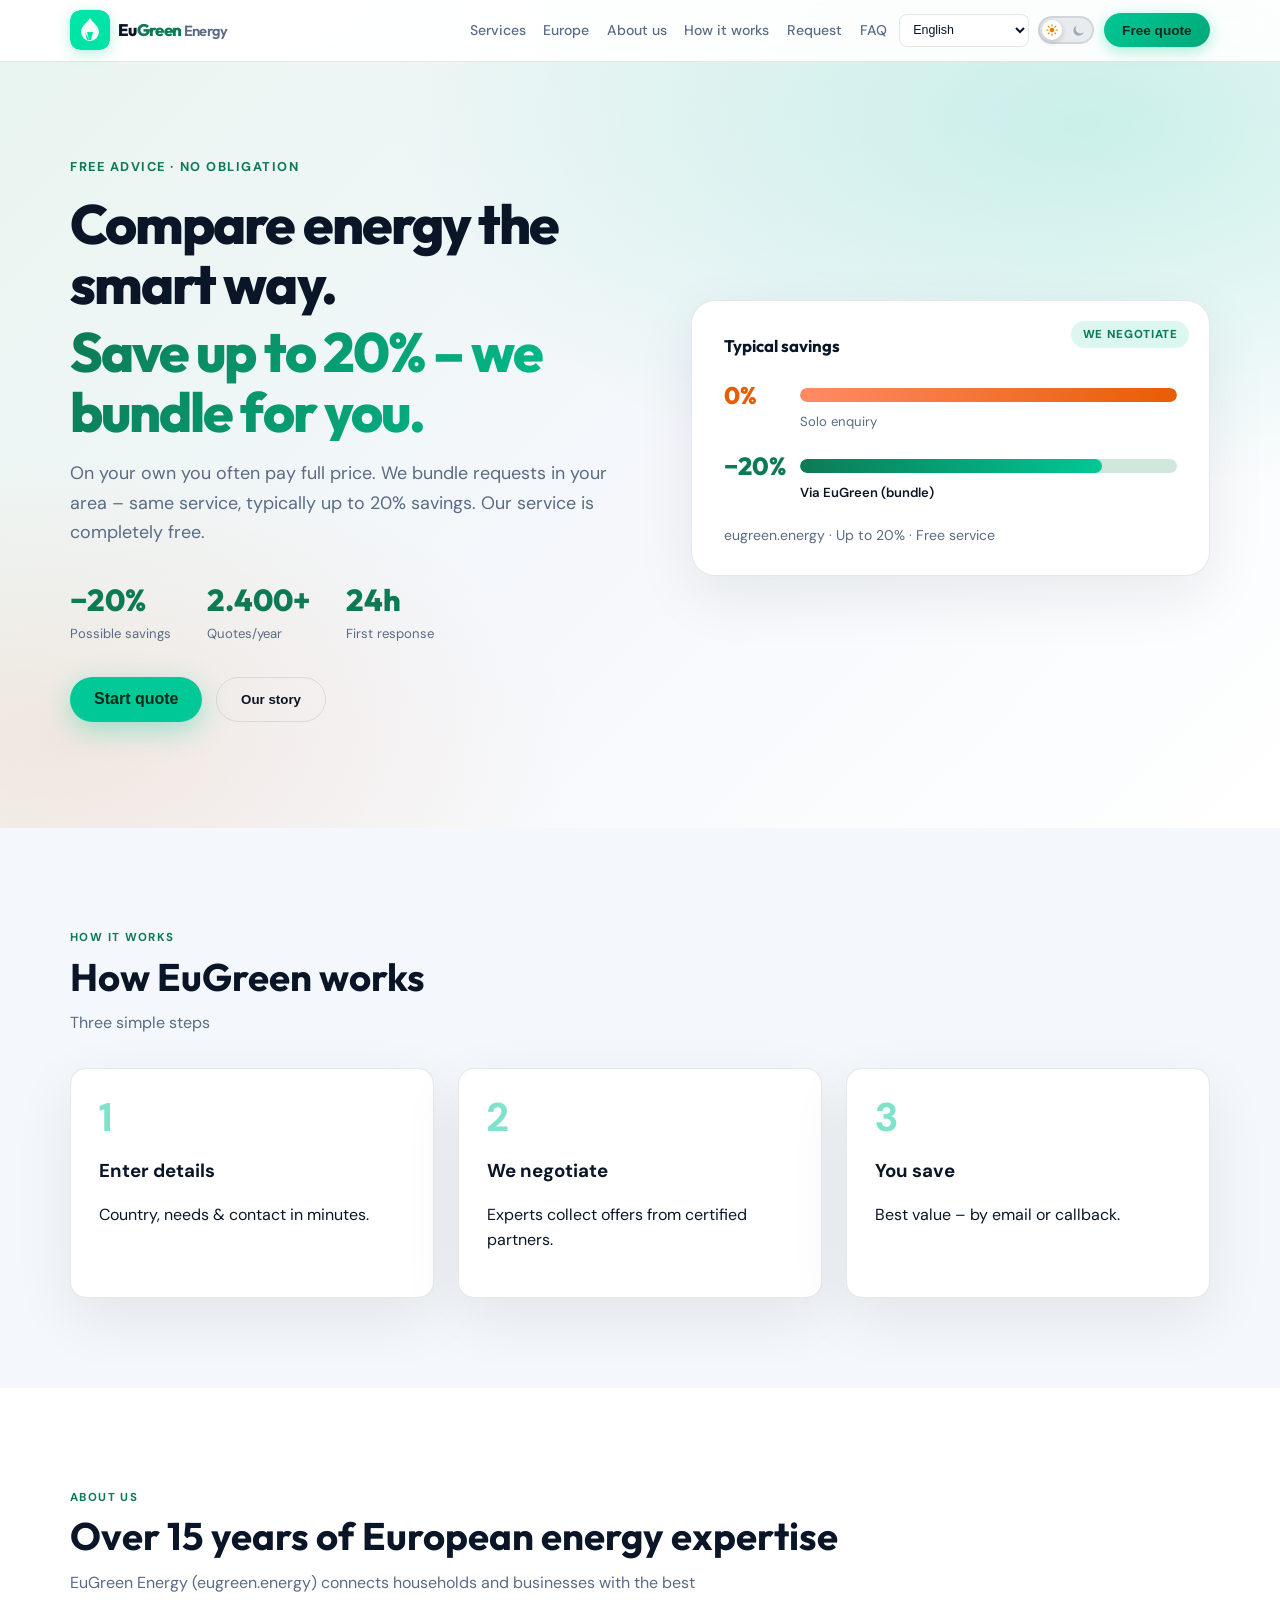
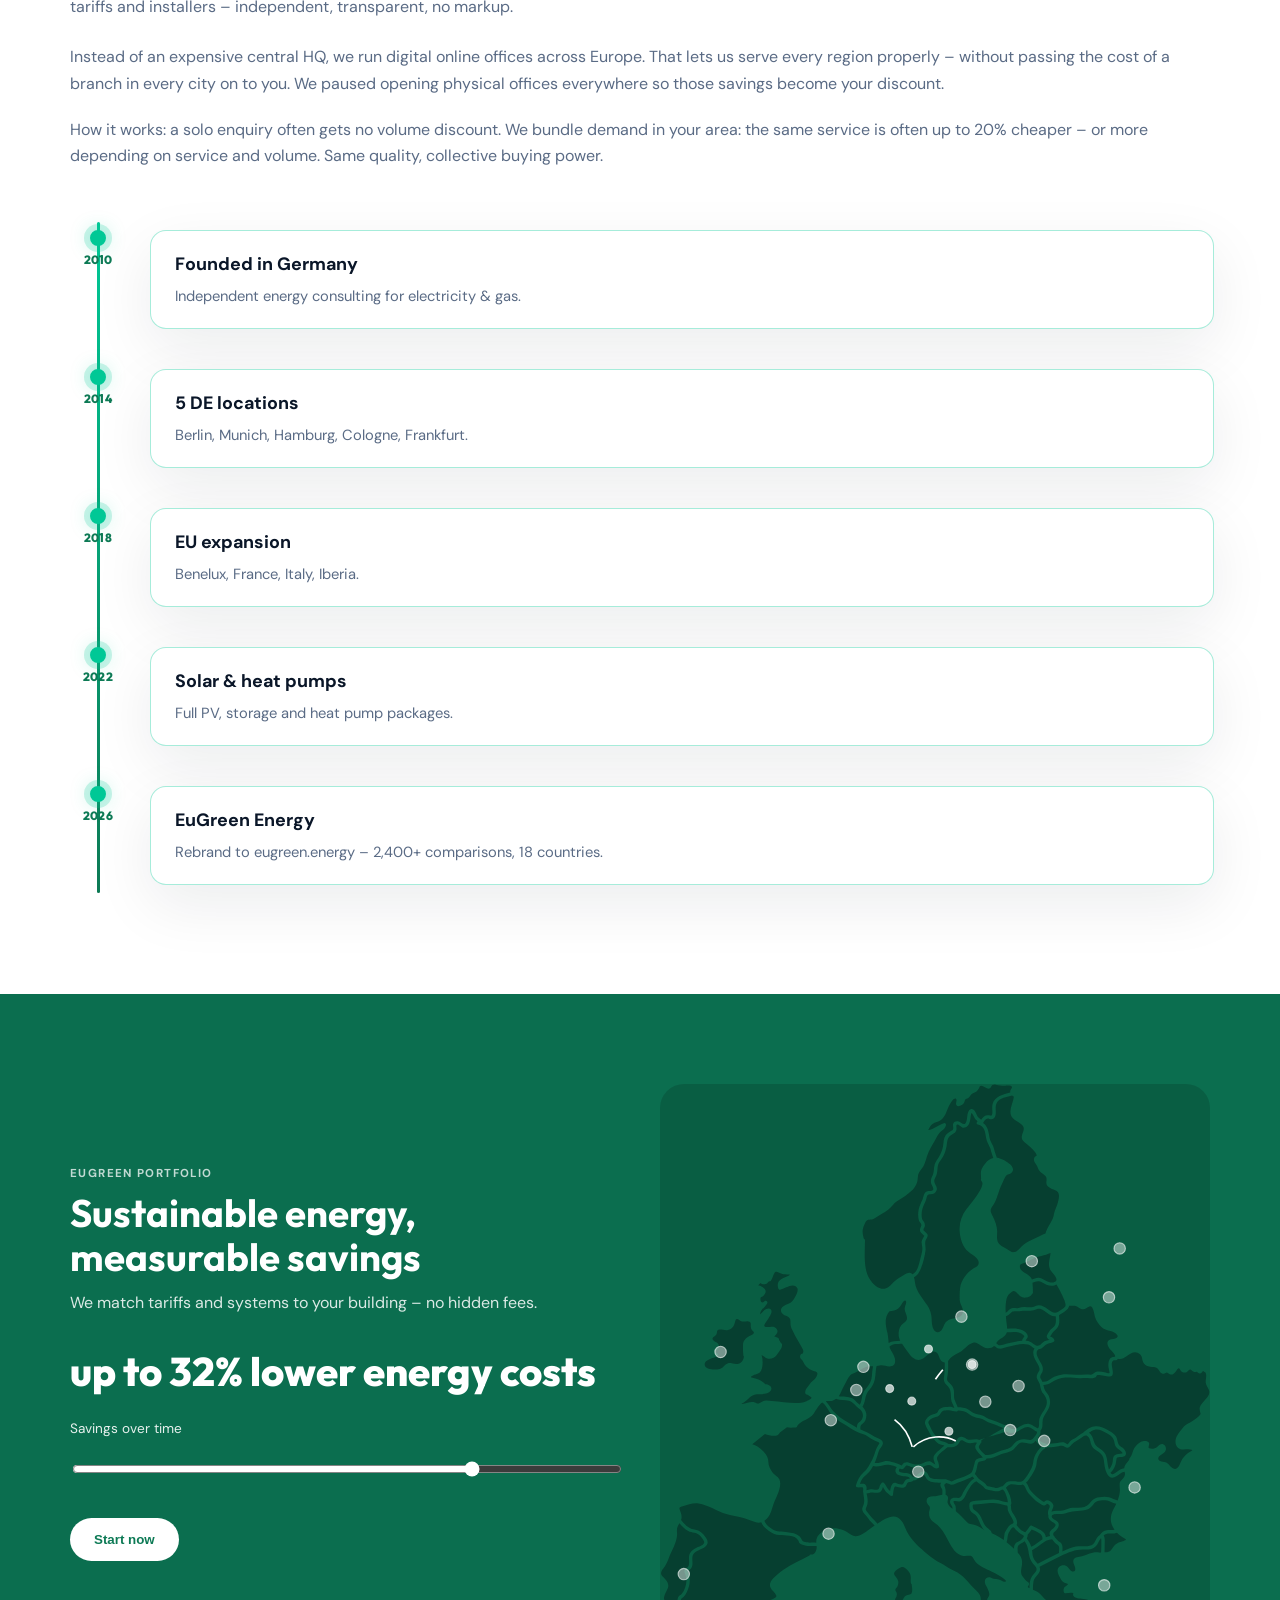
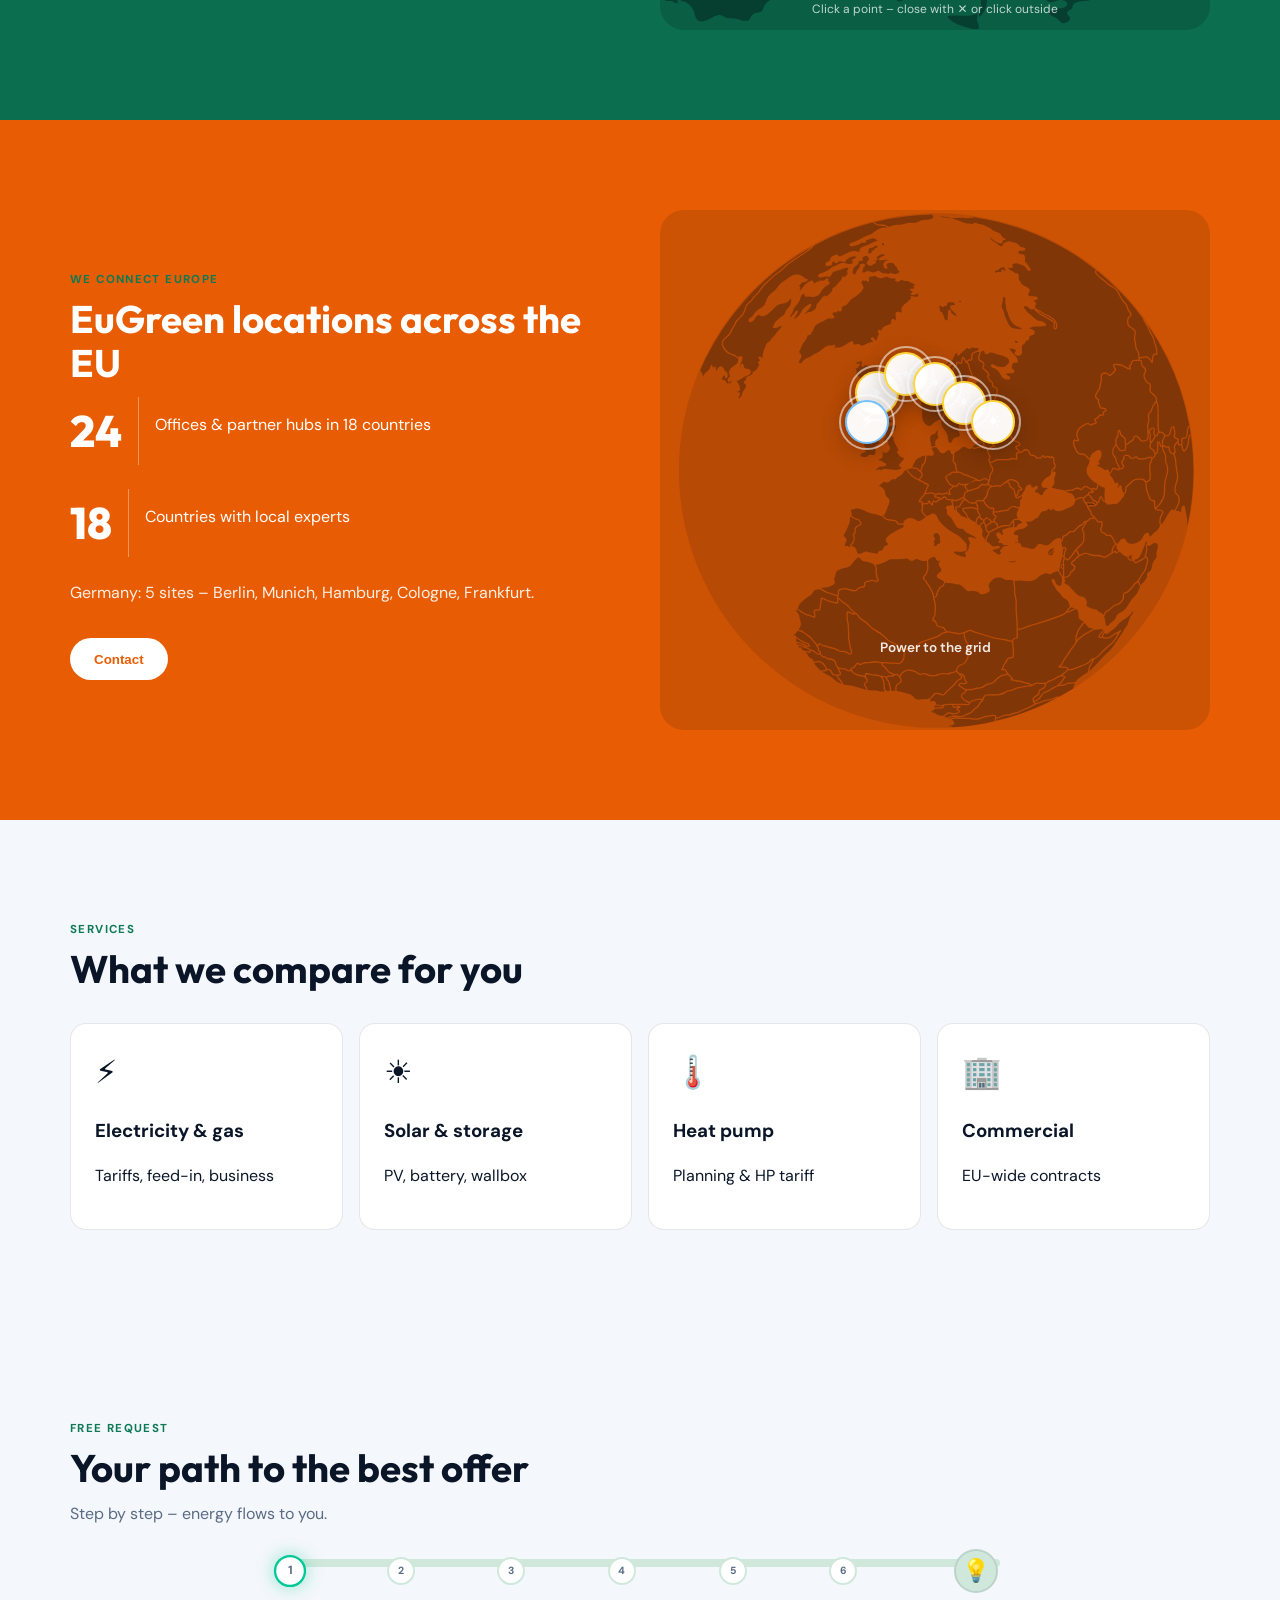
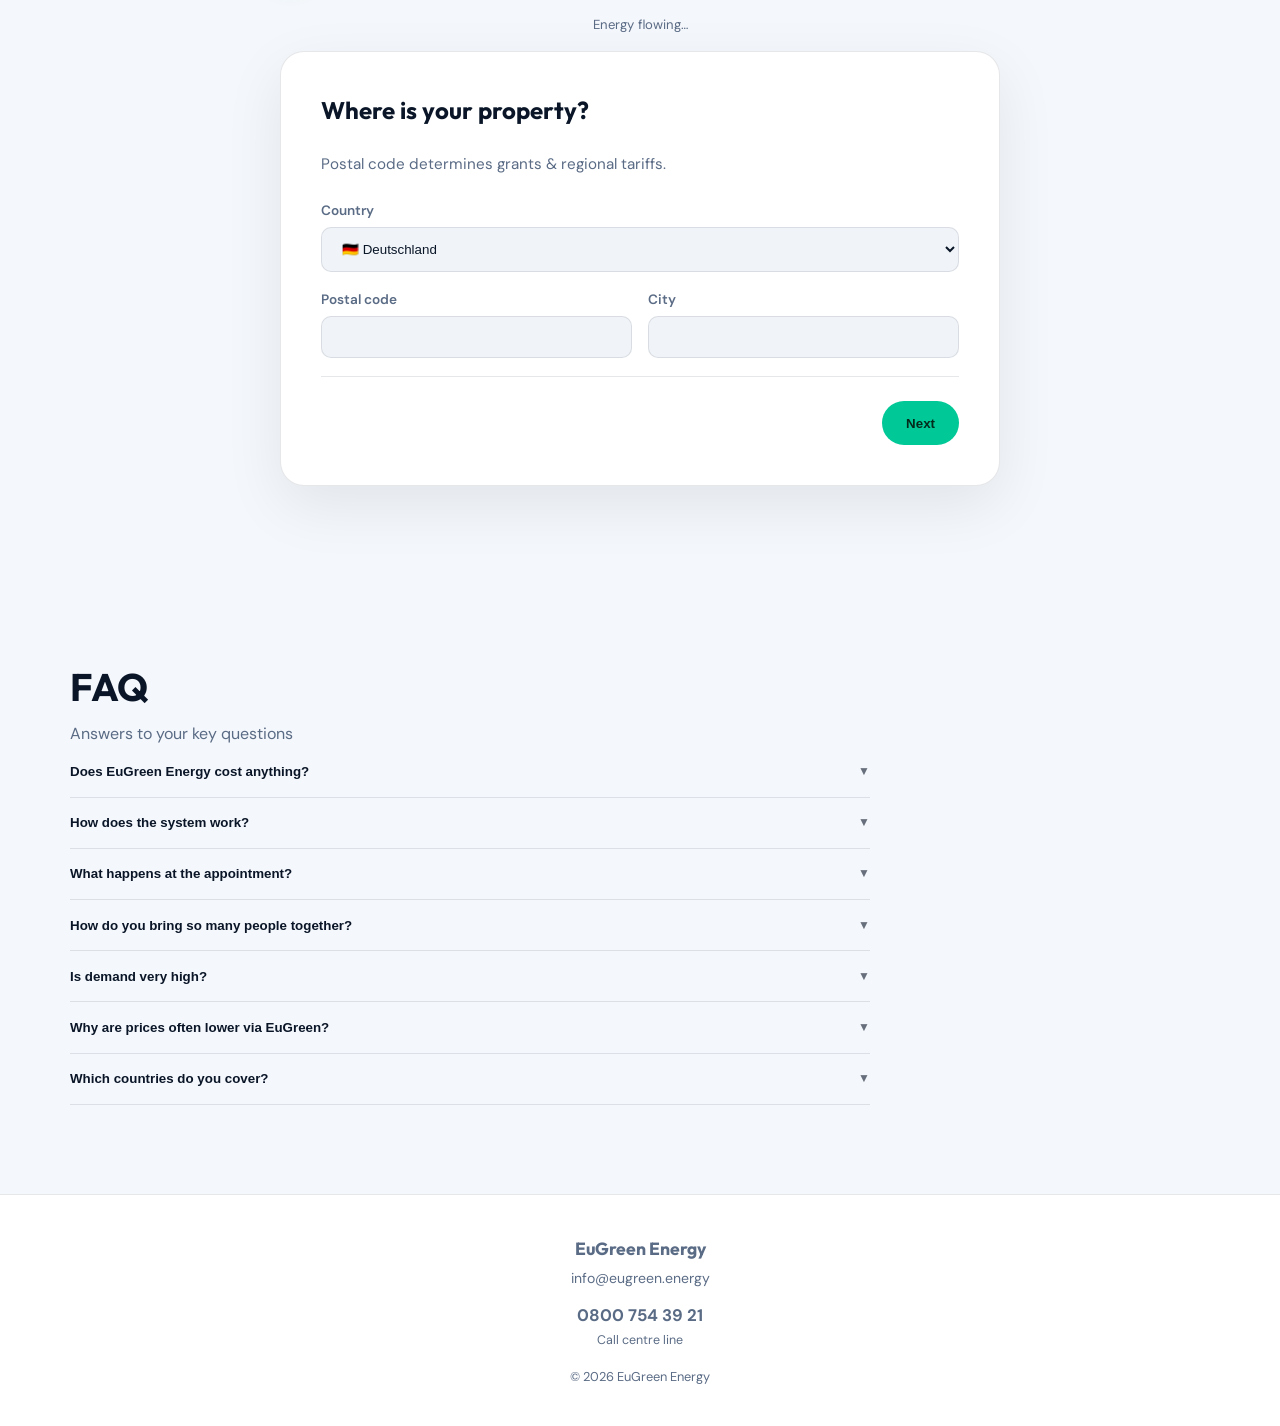
==== index.html @ b8462e0a "Clarify savings copy, fix hero card layout, and loop globe animation." ====
<!DOCTYPE html>
<html lang="de" data-theme="light">
<head>
  <meta charset="UTF-8" />
  <meta name="viewport" content="width=device-width, initial-scale=1.0" />
  <meta name="description" content="EuGreen Energy – eugreen.energy" />
  <title>EuGreen Energy | eugreen.energy</title>
  <link rel="preconnect" href="https://fonts.googleapis.com" />
  <link rel="preconnect" href="https://fonts.gstatic.com" crossorigin />
  <link href="https://fonts.googleapis.com/css2?family=DM+Sans:opsz,wght@9..40,400;9..40,600;9..40,700&family=Outfit:wght@600;700;800&display=swap" rel="stylesheet" />
  <link rel="stylesheet" href="css/styles.css" />
</head>
<body>

  <header class="topbar">
    <div class="container topbar-inner">
      <button type="button" class="nav-logo scroll-top" aria-label="EuGreen Energy">
        <span class="logo-mark" aria-hidden="true">
        <svg class="logo-svg" width="40" height="40" viewBox="0 0 40 40">
          <defs><linearGradient id="logoGrad" x1="0" y1="0" x2="40" y2="40"><stop offset="0%" stop-color="#00e5a8"/><stop offset="100%" stop-color="#0b6e4f"/></linearGradient></defs>
          <rect width="40" height="40" rx="10" fill="url(#logoGrad)"/>
          <path d="M20 8c-3 5-9 8-9 14a9 9 0 1 0 18 0c0-6-6-9-9-14z" fill="#fff" opacity=".95"/>
          <path d="M17 22h6l-2 8h-4l-2-8 4 8z" fill="#00e5a8"/>
        </svg>
        </span>
        <span class="logo-wordmark"><span class="logo-eu">Eu</span><span class="logo-green">Green</span> <span class="logo-energy">Energy</span></span>
      </button>
      <button class="nav-toggle" type="button" aria-label="Menu">☰</button>
      <ul class="nav-links">
        <li><button type="button" class="scroll-link" data-scroll="#leistungen" data-i18n="nav_services">Leistungen</button></li>
        <li><button type="button" class="scroll-link" data-scroll="#europa" data-i18n="nav_europe">Europa</button></li>
        <li><button type="button" class="scroll-link" data-scroll="#ueber-uns" data-i18n="nav_about">Über uns</button></li>
        <li><button type="button" class="scroll-link" data-scroll="#ablauf" data-i18n="nav_how">Ablauf</button></li>
        <li><button type="button" class="scroll-link" data-scroll="#anfrage" data-i18n="nav_form">Anfrage</button></li>
        <li><button type="button" class="scroll-link" data-scroll="#faq" data-i18n="nav_faq">FAQ</button></li>
      </ul>
      <div class="topbar-controls">
        <select id="lang-select" class="topbar-select" aria-label="Language"></select>
        <button type="button" class="theme-switch" id="theme-toggle" aria-pressed="false" title="Theme">
          <span class="theme-switch-track">
            <svg class="theme-icon theme-icon-sun" viewBox="0 0 24 24" width="14" height="14" aria-hidden="true"><circle cx="12" cy="12" r="4" fill="currentColor"/><path fill="none" stroke="currentColor" stroke-width="2" stroke-linecap="round" d="M12 3v2M12 19v2M3 12h2M19 12h2M5.6 5.6l1.4 1.4M17 17l1.4 1.4M5.6 18.4l1.4-1.4M17 7l1.4-1.4"/></svg>
            <svg class="theme-icon theme-icon-moon" viewBox="0 0 24 24" width="14" height="14" aria-hidden="true"><path fill="currentColor" d="M20 15.5A9 9 0 1 1 8.5 4.2 7 7 0 0 0 20 15.5z"/></svg>
            <span class="theme-switch-thumb">
              <svg class="theme-thumb-icon theme-thumb-sun" viewBox="0 0 24 24" width="14" height="14" aria-hidden="true"><circle cx="12" cy="12" r="4" fill="currentColor"/><path fill="none" stroke="currentColor" stroke-width="2" stroke-linecap="round" d="M12 3v2M12 19v2M3 12h2M19 12h2M5.6 5.6l1.4 1.4M17 17l1.4 1.4M5.6 18.4l1.4-1.4M17 7l1.4-1.4"/></svg>
              <svg class="theme-thumb-icon theme-thumb-moon" viewBox="0 0 24 24" width="14" height="14" aria-hidden="true"><path fill="currentColor" d="M20 15.5A9 9 0 1 1 8.5 4.2 7 7 0 0 0 20 15.5z"/></svg>
            </span>
          </span>
        </button>
        <button class="nav-cta" type="button" data-scroll="#anfrage" data-i18n="nav_cta">Kostenlos anfragen</button>
      </div>
    </div>
  </header>

  <main>
    <section class="hero">
      <div class="hero-bg" aria-hidden="true"></div>
      <div class="container hero-grid">
        <div class="hero-copy">
          <p class="hero-kicker" data-i18n="hero_kicker">Kostenlose Beratung · Unverbindlich</p>
          <h1><span data-i18n="hero_title">Energie clever vergleichen.</span><em data-i18n="hero_title_em">Bis zu 20&nbsp;% sparen – wir bündeln für Sie.</em></h1>
          <p class="hero-desc" data-i18n="hero_desc">Als Einzelanfragender zahlen Sie oft den vollen Preis. Wir bündeln Anfragen in Ihrer Region – dieselbe Leistung, im Schnitt bis zu 20&nbsp;% Ersparnis. Unser Service ist für Sie komplett kostenfrei.</p>
          <div class="hero-stats">
            <div><div class="stat-num">−20%</div><div class="stat-label" data-i18n="hero_stat1">Ersparnis möglich</div></div>
            <div><div class="stat-num">2.400+</div><div class="stat-label" data-i18n="hero_stat2">Vergleiche/Jahr</div></div>
            <div><div class="stat-num">24h</div><div class="stat-label" data-i18n="hero_stat3">Erste Antwort</div></div>
          </div>
          <div class="hero-actions">
            <button type="button" class="btn btn-primary btn-lg" data-scroll="#anfrage" data-i18n="hero_cta">Angebot starten</button>
            <button type="button" class="btn btn-ghost" data-scroll="#ueber-uns" data-i18n="hero_cta2">Unsere Geschichte</button>
          </div>
        </div>
        <aside class="savings-card" aria-label="Ersparnis">
          <span class="savings-chip" data-i18n="save_highlight">Für Sie verhandelt</span>
          <p class="savings-card-title" data-i18n="savings_card_title">Typische Ersparnis</p>
          <div class="savings-row">
            <span class="savings-val savings-val-solo">0%</span>
            <div class="savings-track"><span class="savings-fill savings-fill-solo"></span></div>
            <span class="savings-label" data-i18n="save_solo">Einzelanfrage</span>
          </div>
          <div class="savings-row savings-row-accent">
            <span class="savings-val savings-val-bundle">−20%</span>
            <div class="savings-track"><span class="savings-fill savings-fill-bundle"></span></div>
            <span class="savings-label" data-i18n="save_bundle">Mit EuGreen (Bündel)</span>
          </div>
          <p class="savings-note" data-i18n="save_note">eugreen.energy · Bis zu 20&nbsp;% · Service kostenfrei</p>
        </aside>
      </div>
    </section>

    <section class="section" id="ablauf">
      <div class="container">
        <p class="section-label" data-i18n="nav_how">Ablauf</p>
        <h2 class="section-title" data-i18n="how_title">So funktioniert EuGreen</h2>
        <p class="section-lead" data-i18n="how_sub">Drei einfache Schritte</p>
        <div class="how-grid">
          <div class="how-card"><div class="num">1</div><h3 data-i18n="how1_t">Daten eingeben</h3><p data-i18n="how1_d">Land, Bedarf & Kontakt.</p></div>
          <div class="how-card"><div class="num">2</div><h3 data-i18n="how2_t">Wir verhandeln</h3><p data-i18n="how2_d">Angebote von Partnern.</p></div>
          <div class="how-card"><div class="num">3</div><h3 data-i18n="how3_t">Sie sparen</h3><p data-i18n="how3_d">Bestes Angebot per Mail/Telefon.</p></div>
        </div>
      </div>
    </section>

    <section class="section about-section" id="ueber-uns">
      <div class="container">
        <p class="section-label" data-i18n="about_label">Über uns</p>
        <h2 class="section-title" data-i18n="about_title">Seit über 15 Jahren Energie europäisch denken</h2>
        <p class="section-lead" data-i18n="about_lead">EuGreen Energy verbindet Verbraucher mit den besten Tarifen – ohne Aufschlag.</p>
        <div class="about-copy">
          <p data-i18n="about_online"></p>
          <p data-i18n="about_bundle"></p>
        </div>
        <div class="timeline" id="timeline"></div>
      </div>
    </section>

    <section class="band-green section">
      <div class="container band-grid">
        <div>
          <p class="section-label" data-i18n="green_label">EuGreen Portfolio</p>
          <h2 class="section-title" style="color:#fff" data-i18n="green_title">Nachhaltige Energie mit messbarer Ersparnis</h2>
          <p class="text-muted section-lead" data-i18n="green_lead">Ohne versteckte Kosten.</p>
          <p style="font-family:var(--font-display);font-size:2.5rem;font-weight:800;margin:1.5rem 0 0">
            <span data-i18n="savings_upto">bis</span> <span id="savings-pct">32</span>% <span data-i18n="savings_less">weniger Energiekosten</span>
          </p>
          <label style="display:block;margin-top:1rem;font-size:0.85rem;opacity:0.9" data-i18n="savings_time">Ersparnis im Zeitverlauf</label>
          <input type="range" id="year-slider" min="0" max="4" value="3" style="width:100%;accent-color:#fff;margin-top:0.5rem" />
          <button type="button" class="btn btn-primary" style="margin-top:1.25rem;background:#fff;color:var(--green)" data-scroll="#anfrage" data-i18n="green_cta">Jetzt starten</button>
        </div>
        <div class="visual-panel map-stage">
          <img src="assets/map-animation.svg" alt="" class="map-bg" loading="lazy" />
          <svg id="europe-map" class="map-overlay" aria-hidden="true"></svg>
          <p class="map-hint" data-i18n="map_hint">Klicken Sie auf einen Punkt</p>
          <aside id="location-panel" class="location-panel" role="dialog" aria-modal="false">
            <button type="button" class="panel-close" id="panel-close" aria-label="Schließen">✕</button>
            <h3 id="panel-title"></h3>
            <div id="panel-offices" class="office-cards"></div>
          </aside>
        </div>
      </div>
    </section>

    <section class="band-orange section" id="europa">
      <div class="container band-grid">
        <div>
          <p class="section-label" data-i18n="orange_label">Wir verbinden Europa</p>
          <h2 class="section-title" style="color:#fff" data-i18n="orange_title">EuGreen-Standorte in der EU</h2>
          <div class="office-stat">
            <div class="office-stat-num">24</div>
            <div class="office-stat-divider"></div>
            <p data-i18n="orange_stat1">Büros in 18 Ländern</p>
          </div>
          <div class="office-stat">
            <div class="office-stat-num">18</div>
            <div class="office-stat-divider"></div>
            <p data-i18n="orange_stat2">Länder mit Experten</p>
          </div>
          <p style="opacity:0.9;margin-top:1rem" data-i18n="orange_de">Deutschland: 5 Standorte.</p>
          <button type="button" class="btn" style="background:#fff;color:var(--orange);margin-top:1rem" data-scroll="#anfrage" data-i18n="orange_cta">Kontakt</button>
        </div>
        <div class="visual-panel globe-stage" id="globe-stage">
          <img src="assets/globe-new.svg" alt="" class="globe-img" loading="lazy" />
          <div id="globe-fx" class="globe-fx"></div>
          <p class="globe-phase" id="globe-phase-label"></p>
          <div class="globe-brand" id="globe-brand">
            <span class="globe-brand-name">EuGreen Energy</span>
            <small>eugreen.energy</small>
          </div>
        </div>
      </div>
    </section>

    <section class="section" id="leistungen">
      <div class="container">
        <p class="section-label" data-i18n="services_label">Leistungen</p>
        <h2 class="section-title" data-i18n="services_title">Was wir vergleichen</h2>
        <div class="services-grid">
          <article class="service-card"><span class="svc-icon">⚡</span><h3 data-i18n="serv1_t">Strom & Gas</h3><p data-i18n="serv1_d">Tarife</p></article>
          <article class="service-card"><span class="svc-icon">☀️</span><h3 data-i18n="serv2_t">Solar</h3><p data-i18n="serv2_d">PV</p></article>
          <article class="service-card"><span class="svc-icon">🌡️</span><h3 data-i18n="serv3_t">Wärmepumpe</h3><p data-i18n="serv3_d">Planung</p></article>
          <article class="service-card"><span class="svc-icon">🏢</span><h3 data-i18n="serv4_t">Gewerbe</h3><p data-i18n="serv4_d">EU</p></article>
        </div>
      </div>
    </section>

    <section class="section form-section" id="anfrage">
      <div class="container">
        <p class="section-label" data-i18n="form_label">Anfrage</p>
        <h2 class="section-title" data-i18n="form_title">Ihr Weg zum besten Angebot</h2>
        <p class="section-lead" data-i18n="form_lead">Schritt für Schritt – Energie fließt zu Ihnen.</p>

        <div class="form-wizard-wrap">
          <div class="energy-flow" aria-label="Fortschritt">
            <div class="flow-bar-wrap">
              <div class="flow-track"><div class="flow-fill" id="flow-fill"></div></div>
              <div class="flow-nodes-row">
                <span class="flow-node">1</span><span class="flow-node">2</span><span class="flow-node">3</span>
                <span class="flow-node">4</span><span class="flow-node">5</span><span class="flow-node">6</span>
                <span class="flow-bulb" id="flow-bulb">💡</span>
              </div>
            </div>
          </div>
          <p id="bulb-label" style="text-align:center;font-size:0.82rem;color:var(--text-muted);margin:-1rem 0 1rem" data-i18n="bulb_charge">Energie fließt…</p>

          <form id="eugreen-form" class="wizard-card" data-wix-form="EuGreenLeads">
            <input type="hidden" name="brand" value="EuGreen Energy" />
            <input type="hidden" id="field-country" name="country" />

            <div class="wizard-step active" data-step="0">
              <h3 data-step-title data-i18n="form_step_country">Wo ist Ihre Immobilie?</h3>
              <p class="step-hint" data-i18n="step_hint_plz">PLZ bestimmt Förderungen.</p>
              <div class="form-group">
                <label data-i18n="country">Land</label>
                <select id="wizard-country" name="countrySelect" required></select>
              </div>
              <div class="form-row">
                <div class="form-group"><label data-i18n="zip">PLZ</label><input name="zip" required /></div>
                <div class="form-group"><label data-i18n="city">Ort</label><input id="wizard-city" name="city" required /></div>
              </div>
            </div>

            <div class="wizard-step" data-step="1">
              <h3 data-step-title data-i18n="form_step_property">Gebäudetyp?</h3>
              <div class="choice-grid">
                <label class="choice-card"><input type="radio" name="propertyType" value="house" required /><span class="icon">🏠</span><span data-i18n="prop_house">Haus</span></label>
                <label class="choice-card"><input type="radio" name="propertyType" value="apt" /><span class="icon">🏢</span><span data-i18n="prop_apt">Wohnung</span></label>
                <label class="choice-card"><input type="radio" name="propertyType" value="comm" /><span class="icon">🏭</span><span data-i18n="prop_comm">Gewerbe</span></label>
              </div>
            </div>

            <div class="wizard-step" data-step="2">
              <h3 data-step-title data-i18n="form_step_services">Was benötigen Sie?</h3>
              <div class="choice-grid">
                <label class="choice-card"><input type="checkbox" name="service" value="strom" /><span class="icon">⚡</span>Strom</label>
                <label class="choice-card"><input type="checkbox" name="service" value="gas" /><span class="icon">🔥</span>Gas</label>
                <label class="choice-card"><input type="checkbox" name="service" value="solar" /><span class="icon">☀️</span>Solar</label>
                <label class="choice-card"><input type="checkbox" name="service" value="waermepumpe" /><span class="icon">🌡️</span>WP</label>
                <label class="choice-card"><input type="checkbox" name="service" value="speicher" /><span class="icon">🔋</span>Speicher</label>
                <label class="choice-card"><input type="checkbox" name="service" value="wallbox" /><span class="icon">🚗</span>Wallbox</label>
              </div>
            </div>

            <div class="wizard-step" data-step="3">
              <h3 data-step-title data-i18n="form_step_usage">Verbrauch</h3>
              <div class="form-group"><label data-i18n="usage_kwh">kWh/Jahr</label><input type="number" name="consumption" placeholder="3500" /></div>
              <div class="form-group"><label data-i18n="usage_bill">€/Monat</label><input type="number" name="monthlyBill" /></div>
              <label class="choice-card" style="display:inline-flex;width:auto"><input type="checkbox" name="usageUnknown" value="1" /><span data-i18n="usage_unknown">Weiß nicht</span></label>
            </div>

            <div class="wizard-step" data-step="4">
              <h3 data-step-title data-i18n="form_step_contact">Kontakt</h3>
              <div class="form-row">
                <div class="form-group"><label data-i18n="firstName">Vorname</label><input name="firstName" required /></div>
                <div class="form-group"><label data-i18n="lastName">Nachname</label><input name="lastName" required /></div>
              </div>
              <div class="form-row">
                <div class="form-group"><label data-i18n="email">E-Mail</label><input type="email" name="email" required /></div>
                <div class="form-group"><label data-i18n="phone">Telefon</label><input type="tel" name="phone" /></div>
              </div>
              <div class="form-group">
                <label>Kontakt</label>
                <select name="contactPreference">
                  <option value="email" data-i18n-option="contact_email">E-Mail</option>
                  <option value="phone" data-i18n-option="contact_phone">Telefon</option>
                  <option value="both" data-i18n-option="contact_both">Beides</option>
                </select>
              </div>
            </div>

            <div class="wizard-step" data-step="5">
              <h3 data-step-title data-i18n="form_step_extra">Noch etwas?</h3>
              <div class="form-group">
                <textarea name="message" rows="5" data-i18n-placeholder="message_ph"></textarea>
              </div>
              <p style="font-size:0.85rem;color:var(--text-muted)" data-i18n="form_done">Fast fertig – Ampel leuchtet nach Absenden!</p>
            </div>

            <div class="wizard-nav">
              <button type="button" class="btn btn-ghost" id="btn-back" data-i18n="form_back">Zurück</button>
              <button type="button" class="btn btn-primary" id="btn-next" data-i18n="form_next">Weiter</button>
            </div>
          </form>
        </div>
      </div>
    </section>

    <section class="section" id="faq">
      <div class="container">
        <h2 class="section-title" data-i18n="faq_title">FAQ</h2>
        <p class="section-lead" data-i18n="faq_sub">Antworten auf die wichtigsten Fragen</p>
        <div class="faq-list" id="faq-list"></div>
      </div>
    </section>
  </main>

  <footer class="footer">
    <div class="container footer-inner">
      <div class="footer-brand">
        <strong>EuGreen Energy</strong>
        <p>info@eugreen.energy</p>
        <p class="footer-phone">
          <a href="tel:+498007543921">0800 754 39 21</a>
          <span class="footer-callcenter" data-i18n="footer_callcenter">Callcenter-Hotline</span>
        </p>
      </div>
    </div>
    <div class="container footer-copy">© 2026 EuGreen Energy</div>
  </footer>

  <div id="success-modal" class="modal-overlay">
    <div class="modal">
      <div style="font-size:3rem">💡</div>
      <h2 data-i18n="success_title">Vielen Dank!</h2>
      <p data-i18n="success_body">Wir melden uns in 24h.</p>
      <button type="button" class="btn btn-primary" id="modal-close" data-i18n="modal_ok">OK</button>
    </div>
  </div>

  <script src="data/locations.js"></script>
  <script src="js/i18n.js"></script>
  <script src="js/content-extended.js"></script>
  <script src="js/app.js"></script>
</body>
</html>
---- css/styles.css ----
/* EuGreen Energy – eugreen.energy | Light default + dark + multi-step form */
:root,
[data-theme="light"] {
  --bg: #f4f7fb;
  --bg-soft: #ffffff;
  --bg-elevated: #ffffff;
  --text: #0a1628;
  --text-muted: #5a6b85;
  --green: #0d7a55;
  --green-bright: #00c896;
  --green-deep: #064d38;
  --orange: #e85d04;
  --border: rgba(10, 22, 40, 0.1);
  --shadow: 0 20px 60px rgba(10, 22, 40, 0.08);
  --nav-bg: rgba(255, 255, 255, 0.92);
  --hero-grad: linear-gradient(135deg, #e8f5ef 0%, #f4f7fb 50%, #fff 100%);
  --band-green: #0b6e4f;
  --band-orange: #e85d04;
  --input-bg: #f0f4f8;
  --flow-track: #d0e8dc;
  --flow-glow: #00c896;
}

[data-theme="dark"] {
  --bg: #0a1628;
  --bg-soft: #111d33;
  --bg-elevated: #152238;
  --text: #ffffff;
  --text-muted: #8ba3c7;
  --green: #0b6e4f;
  --green-bright: #00e5a8;
  --border: rgba(255, 255, 255, 0.12);
  --shadow: 0 24px 80px rgba(0, 0, 0, 0.35);
  --nav-bg: rgba(10, 22, 40, 0.9);
  --hero-grad: radial-gradient(ellipse 80% 60% at 70% 20%, rgba(0, 229, 168, 0.1), transparent), var(--bg);
  --input-bg: rgba(255, 255, 255, 0.05);
  --flow-track: rgba(255, 255, 255, 0.15);
  --flow-glow: #00e5a8;
}

:root {
  --radius: 16px;
  --radius-lg: 24px;
  --font: "DM Sans", system-ui, sans-serif;
  --font-display: "Outfit", system-ui, sans-serif;
  --ease: cubic-bezier(0.22, 1, 0.36, 1);
}

*, *::before, *::after { box-sizing: border-box; }
html { scroll-behavior: smooth; }
body {
  margin: 0;
  font-family: var(--font);
  color: var(--text);
  background: var(--bg);
  line-height: 1.55;
  transition: background 0.35s, color 0.35s;
}

.container { width: min(1140px, 92vw); margin-inline: auto; }
.section { padding: clamp(3.5rem, 7vw, 6rem) 0; }

/* Top bar */
.topbar {
  position: fixed; inset: 0 0 auto; z-index: 120;
  background: var(--nav-bg);
  backdrop-filter: blur(14px);
  border-bottom: 1px solid var(--border);
}
.topbar-inner {
  display: flex; align-items: center; gap: 0.75rem;
  padding: 0.65rem 0; flex-wrap: wrap;
}
.nav-logo {
  display: flex; align-items: center; gap: 0.5rem;
  text-decoration: none; color: var(--text); margin-right: auto;
}
.logo-mark {
  position: relative; display: flex; flex-shrink: 0;
}
.logo-mark::before {
  content: ""; position: absolute; inset: -4px; border-radius: 14px;
  background: radial-gradient(circle, rgba(0, 229, 168, 0.35), transparent 70%);
  animation: logo-glow 2.8s ease-in-out infinite;
  z-index: 0;
}
.logo-svg {
  position: relative; z-index: 1; flex-shrink: 0; border-radius: 10px;
  box-shadow: 0 4px 14px rgba(0, 200, 150, 0.25);
  animation: logo-float 4s ease-in-out infinite;
  transition: transform 0.35s var(--ease);
}
.nav-logo:hover .logo-svg { transform: scale(1.08) rotate(-4deg); }
@keyframes logo-float {
  0%, 100% { transform: translateY(0); }
  50% { transform: translateY(-4px); }
}
@keyframes logo-glow {
  0%, 100% { opacity: 0.45; transform: scale(1); }
  50% { opacity: 1; transform: scale(1.12); }
}
.logo-wordmark {
  font-family: var(--font-display); font-weight: 800; font-size: 1.05rem;
  letter-spacing: -0.04em; line-height: 1.1;
}
.logo-eu { color: var(--text); }
.logo-green { color: var(--green); }
[data-theme="dark"] .logo-green { color: var(--green-bright); }
.logo-energy { color: var(--text-muted); font-weight: 600; font-size: 0.92rem; }

.topbar-controls { display: flex; align-items: center; gap: 0.6rem; flex-shrink: 0; }
.topbar-select {
  padding: 0.45rem 0.6rem; border-radius: 8px; max-width: 130px;
  border: 1px solid var(--border); background: var(--bg-elevated);
  color: var(--text); font-size: 0.78rem; cursor: pointer;
}
.theme-switch {
  width: 56px; height: 28px; padding: 0; border: none; background: none; cursor: pointer;
}
.theme-switch-track {
  display: block; width: 100%; height: 100%; border-radius: 99px;
  background: #e8ecef; border: 2px solid var(--border);
  position: relative; transition: background 0.3s, border-color 0.3s;
}
.theme-icon {
  position: absolute; top: 50%; transform: translateY(-50%);
  z-index: 1; pointer-events: none; transition: opacity 0.25s, color 0.25s;
}
.theme-icon-sun { left: 6px; color: #e67e00; opacity: 1; }
.theme-icon-moon { right: 6px; color: #64748b; opacity: 0.55; }
.theme-switch-thumb {
  position: absolute; top: 2px; left: 2px; width: 20px; height: 20px;
  border-radius: 50%; background: #fff;
  box-shadow: 0 2px 6px rgba(0,0,0,0.2); transition: transform 0.3s var(--ease);
  z-index: 2; display: grid; place-items: center;
}
.theme-thumb-icon { display: block; color: #e67e00; }
.theme-thumb-moon { display: none; }
[data-theme="dark"] .theme-switch-track { background: #1a3352; border-color: rgba(255,255,255,0.28); }
[data-theme="dark"] .theme-icon-sun { color: #64748b; opacity: 0.45; }
[data-theme="dark"] .theme-icon-moon { color: #fbbf24; opacity: 1; }
[data-theme="dark"] .theme-switch-thumb {
  transform: translateX(28px); background: #0f2744;
}
[data-theme="dark"] .theme-thumb-sun { display: none; }
[data-theme="dark"] .theme-thumb-moon { display: block; color: #fbbf24; }
.nav-links {
  display: flex; gap: 1.1rem; list-style: none; margin: 0; padding: 0;
}
.scroll-link,
.nav-links .scroll-link {
  background: none; border: none; padding: 0; margin: 0;
  color: var(--text-muted); font-size: 0.88rem; font-weight: 500;
  font-family: inherit; cursor: pointer; text-decoration: none;
}
.scroll-link:hover { color: var(--text); }
.nav-logo.scroll-top {
  display: flex; align-items: center; gap: 0.5rem;
  background: none; border: none; padding: 0; cursor: pointer;
  font-family: inherit; text-align: left;
}
.nav-cta {
  background: linear-gradient(135deg, var(--green-bright), #00a878);
  color: #042a1c; border: none;
  padding: 0.6rem 1.15rem; border-radius: 999px; font-weight: 700;
  cursor: pointer; font-size: 0.85rem; white-space: nowrap;
  box-shadow: 0 4px 16px rgba(0, 200, 150, 0.35);
  transition: transform 0.2s, box-shadow 0.2s;
}
.nav-cta:hover { transform: translateY(-1px); box-shadow: 0 6px 20px rgba(0, 200, 150, 0.45); }
.nav-toggle { display: none; background: none; border: none; font-size: 1.4rem; cursor: pointer; color: var(--text); }

/* Hero */
.hero {
  position: relative; overflow: hidden;
  padding: 7.5rem 0 4.5rem;
  background: var(--hero-grad);
  min-height: 92vh;
  display: flex; align-items: center;
}
.hero-bg {
  position: absolute; inset: 0; pointer-events: none;
  background:
    radial-gradient(ellipse 55% 45% at 85% 15%, rgba(0, 200, 150, 0.18), transparent),
    radial-gradient(ellipse 40% 35% at 5% 90%, rgba(232, 93, 4, 0.1), transparent);
  animation: hero-bg-drift 14s ease-in-out infinite alternate;
}
@keyframes hero-bg-drift {
  from { transform: translate(0, 0) scale(1); }
  to { transform: translate(-2%, 1%) scale(1.04); }
}
.hero-grid { position: relative; z-index: 1; display: grid; grid-template-columns: 1.05fr 0.95fr; gap: 3rem; align-items: center; }
.hero-kicker {
  display: inline-block; margin: 0 0 1.1rem;
  font-size: 0.8rem; font-weight: 700; letter-spacing: 0.12em; text-transform: uppercase;
  color: var(--green);
}
[data-theme="dark"] .hero-kicker { color: var(--green-bright); }
.hero-copy > * { animation: hero-fade-up 0.75s var(--ease) backwards; }
.hero-copy .hero-kicker { animation-delay: 0.05s; }
.hero-copy h1 { animation-delay: 0.12s; }
.hero-copy .hero-desc { animation-delay: 0.2s; }
.hero-copy .hero-stats { animation-delay: 0.28s; }
.hero-copy .hero-actions { animation-delay: 0.36s; }
@keyframes hero-fade-up {
  from { opacity: 0; transform: translateY(18px); }
  to { opacity: 1; transform: translateY(0); }
}
.hero h1 {
  font-family: var(--font-display);
  font-size: clamp(2.15rem, 5vw, 3.45rem);
  font-weight: 800; line-height: 1.08; margin: 0 0 1.1rem; letter-spacing: -0.035em;
}
.hero h1 em {
  font-style: normal; color: var(--green); display: block; margin-top: 0.15em;
  background: linear-gradient(120deg, var(--green) 0%, var(--green-bright) 100%);
  -webkit-background-clip: text; background-clip: text; -webkit-text-fill-color: transparent;
}
[data-theme="dark"] .hero h1 em {
  background: linear-gradient(120deg, var(--green-bright) 0%, #7dffc8 100%);
  -webkit-background-clip: text; background-clip: text; -webkit-text-fill-color: transparent;
}
.hero-desc { color: var(--text-muted); font-size: 1.12rem; max-width: 52ch; margin-bottom: 1.85rem; line-height: 1.65; }
.hero-stats { display: flex; gap: 2.25rem; flex-wrap: wrap; margin-bottom: 2rem; }
.stat-num { font-family: var(--font-display); font-size: 1.9rem; font-weight: 800; color: var(--green); }
[data-theme="dark"] .stat-num { color: var(--green-bright); }
.stat-label { font-size: 0.82rem; color: var(--text-muted); }
.hero-actions { display: flex; flex-wrap: wrap; gap: 0.85rem; }
.btn-lg { padding: 1rem 1.85rem; font-size: 1rem; box-shadow: 0 8px 28px rgba(0, 200, 150, 0.35); }
.savings-card {
  background: var(--bg-elevated); border-radius: var(--radius-lg);
  padding: 2rem 2rem 1.75rem; box-shadow: var(--shadow);
  border: 1px solid var(--border);
  animation: hero-fade-up 0.9s 0.15s var(--ease) backwards;
  position: relative;
}
.savings-chip {
  position: absolute; top: 1.25rem; right: 1.25rem;
  padding: 0.3rem 0.7rem; border-radius: 999px;
  background: rgba(0, 200, 150, 0.14); color: var(--green);
  font-size: 0.72rem; font-weight: 800; letter-spacing: 0.06em; text-transform: uppercase;
}
[data-theme="dark"] .savings-chip { color: var(--green-bright); }
.savings-card-title {
  margin: 0 0 1.5rem; font-family: var(--font-display);
  font-size: 1.05rem; font-weight: 700; color: var(--text);
}
.savings-row {
  display: grid; grid-template-columns: 4rem 1fr; grid-template-rows: auto auto;
  gap: 0.3rem 0.75rem; align-items: center; margin-bottom: 1.35rem;
}
.savings-val {
  grid-column: 1; grid-row: 1;
  justify-self: start; text-align: left;
  font-family: var(--font-display);
  font-size: 1.5rem; font-weight: 800; line-height: 1;
  white-space: nowrap;
}
.savings-val-solo { color: #e85d04; }
.savings-val-bundle { color: var(--green); font-size: 1.55rem; }
[data-theme="dark"] .savings-val-bundle { color: var(--green-bright); }
.savings-track {
  grid-column: 2; grid-row: 1; height: 14px; background: var(--flow-track);
  border-radius: 99px; overflow: hidden;
}
.savings-fill { display: block; height: 100%; border-radius: 99px; }
.savings-fill-solo { width: 100%; background: linear-gradient(90deg, #ff8a65, #e85d04); }
.savings-fill-bundle {
  width: 80%; background: linear-gradient(90deg, var(--green), var(--green-bright));
  animation: savings-bar-fill 2.8s var(--ease) infinite;
}
@keyframes savings-bar-fill {
  0%, 100% { width: 72%; }
  45% { width: 100%; }
}
.savings-label { grid-column: 2; grid-row: 2; font-size: 0.82rem; color: var(--text-muted); }
.savings-row-accent .savings-label { color: var(--text); font-weight: 600; }
.savings-note { margin: 0.5rem 0 0; font-size: 0.88rem; color: var(--text-muted); }
.btn {
  display: inline-flex; align-items: center; justify-content: center; gap: 0.4rem;
  padding: 0.85rem 1.5rem; border-radius: 999px; font-weight: 700;
  border: none; cursor: pointer; text-decoration: none; transition: transform 0.2s var(--ease);
}
.btn-primary { background: var(--green-bright); color: #042a1c; }
.btn-primary:hover { transform: translateY(-2px); }
.btn-ghost { background: transparent; border: 1px solid var(--border); color: var(--text); }


/* How + partners */
.how-grid { display: grid; grid-template-columns: repeat(3, 1fr); gap: 1.5rem; margin-top: 2rem; }
.how-card {
  padding: 1.75rem; background: var(--bg-elevated); border-radius: var(--radius);
  border: 1px solid var(--border); box-shadow: var(--shadow);
}
.how-card .num { font-size: 2.5rem; font-weight: 800; color: var(--green-bright); opacity: 0.5; line-height: 1; }
.partners-row {
  display: flex; flex-wrap: wrap; gap: 1.5rem; justify-content: center; align-items: center;
  margin-top: 2rem; opacity: 0.7;
}
.partner-pill {
  padding: 0.6rem 1.2rem; background: var(--bg-elevated); border: 1px solid var(--border);
  border-radius: 8px; font-weight: 700; font-size: 0.85rem; color: var(--text-muted);
}

/* Timeline – Über uns */
.about-section { background: var(--bg-soft); overflow: hidden; }
.timeline-animated {
  margin-top: 2.5rem; display: flex; flex-direction: column; gap: 0;
  position: relative; padding-left: 0;
}
.timeline-animated::before {
  content: ""; position: absolute; left: 27px; top: 12px; bottom: 12px; width: 3px;
  background: var(--border); border-radius: 99px;
}
.timeline-animated::after {
  content: ""; position: absolute; left: 27px; top: 12px; width: 3px; height: 0%;
  background: linear-gradient(180deg, var(--green-bright), var(--green));
  border-radius: 99px; transition: height 1.2s var(--ease);
}
.timeline-animated:has(.tl-visible)::after { height: calc(100% - 24px); }
.timeline-item {
  display: grid; grid-template-columns: 56px 1fr; gap: 1.25rem;
  padding: 1.25rem 0; opacity: 0; transform: translateX(-20px);
  transition: opacity 0.6s var(--ease), transform 0.6s var(--ease);
  transition-delay: calc(var(--i) * 0.12s);
}
.timeline-item.tl-visible { opacity: 1; transform: none; }
.tl-marker { display: flex; flex-direction: column; align-items: center; gap: 0.35rem; z-index: 1; }
.tl-dot {
  width: 16px; height: 16px; border-radius: 50%;
  background: var(--bg-soft); border: 3px solid var(--border);
  transition: all 0.4s var(--ease);
}
.timeline-item.tl-visible .tl-dot {
  border-color: var(--green-bright); background: var(--green-bright);
  box-shadow: 0 0 0 6px rgba(0, 200, 150, 0.2), 0 0 20px rgba(0, 200, 150, 0.4);
  animation: tl-pulse 2s ease-in-out infinite;
}
@keyframes tl-pulse {
  0%, 100% { box-shadow: 0 0 0 4px rgba(0, 200, 150, 0.15); }
  50% { box-shadow: 0 0 0 10px rgba(0, 200, 150, 0.08); }
}
.tl-year {
  font-family: var(--font-display); font-size: 0.75rem; font-weight: 800;
  color: var(--green); letter-spacing: 0.02em;
}
.tl-body {
  background: var(--bg-elevated); border: 1px solid var(--border);
  border-radius: var(--radius); padding: 1.25rem 1.5rem;
  box-shadow: var(--shadow);
  transition: border-color 0.3s, transform 0.3s;
}
.timeline-item.tl-visible .tl-body {
  border-color: rgba(0, 200, 150, 0.35);
  transform: translateX(4px);
}
.tl-body h3 { margin: 0 0 0.4rem; font-size: 1.12rem; }
.tl-body p { margin: 0; color: var(--text-muted); font-size: 0.92rem; }

/* Green / Orange bands */
.band-green { background: var(--band-green); color: #fff; }
.band-green .section-label { color: rgba(255,255,255,0.75); }
.band-green .text-muted { color: rgba(255,255,255,0.85); }
.band-grid { display: grid; grid-template-columns: 1fr 1fr; gap: 2.5rem; align-items: center; }
.visual-panel {
  position: relative; border-radius: var(--radius-lg);
  background: rgba(0,0,0,0.15); overflow: hidden; min-height: 360px;
}
.map-stage { min-height: 400px; }
.map-bg { width: 100%; height: auto; display: block; pointer-events: none; }
.map-overlay {
  position: absolute; inset: 0; width: 100%; height: 100%;
  pointer-events: none;
}
.map-overlay #map-dots { pointer-events: all; }
.map-hint {
  position: absolute; bottom: 0.75rem; left: 50%; transform: translateX(-50%);
  font-size: 0.75rem; opacity: 0.75; margin: 0; pointer-events: none;
  white-space: nowrap;
}
.map-dot { fill: rgba(255,255,255,0.45); stroke: rgba(255,255,255,0.6); stroke-width: 1; cursor: pointer; transition: all 0.25s; }
.map-dot-city { fill: rgba(255,255,255,0.7); r: 3.5; }
.map-dot:hover { fill: #fff; transform-origin: center; }
.map-dot.active { fill: var(--green-bright); stroke: #fff; stroke-width: 2; filter: drop-shadow(0 0 6px #00e5a8); }
.location-panel {
  position: absolute; top: 1rem; right: 1rem; width: min(280px, 90%);
  max-height: calc(100% - 3rem); overflow-y: auto;
  background: rgba(10, 22, 40, 0.94); backdrop-filter: blur(12px);
  border: 1px solid rgba(255,255,255,0.15); border-radius: var(--radius);
  padding: 1rem 1rem 0.75rem; z-index: 10;
  display: none; pointer-events: none;
  box-shadow: 0 16px 48px rgba(0,0,0,0.4);
}
.location-panel.visible { display: block; pointer-events: auto; animation: panelIn 0.3s var(--ease); }
@keyframes panelIn { from { opacity: 0; transform: translateY(-8px); } to { opacity: 1; transform: none; } }
.panel-close {
  position: absolute; top: 0.5rem; right: 0.5rem;
  width: 32px; height: 32px; border: none; border-radius: 8px;
  background: rgba(255,255,255,0.1); color: #fff; font-size: 1rem;
  cursor: pointer; line-height: 1; transition: background 0.2s;
}
.panel-close:hover { background: rgba(255,255,255,0.22); }
.location-panel h3 { margin: 0 2rem 0.75rem 0; font-size: 0.95rem; color: #fff; }
.office-card {
  padding: 0.75rem; border-radius: 10px; border: 1px solid rgba(255,255,255,0.12);
  margin-bottom: 0.5rem; cursor: pointer; transition: background 0.2s, border-color 0.2s;
  color: rgba(255,255,255,0.9);
}
.office-card:hover, .office-card.selected { background: rgba(0, 229, 168, 0.12); border-color: var(--green-bright); }
.office-card strong { display: block; margin-bottom: 0.25rem; }
.office-card small { display: block; color: rgba(255,255,255,0.65); font-size: 0.78rem; line-height: 1.4; }

.globe-stage { min-height: 440px; display: flex; align-items: center; justify-content: center; position: relative; }
.globe-img { width: 100%; max-width: 520px; height: auto; position: relative; z-index: 0; }
.globe-fx {
  position: absolute; inset: 4% 6%; z-index: 2; pointer-events: none;
}
.globe-pin {
  position: absolute; transform: translate(-50%, -50%) scale(0);
  width: 44px; height: 44px; border-radius: 50%;
  background: rgba(255,255,255,0.96); display: grid; place-items: center;
  font-size: 1.25rem; box-shadow: 0 6px 24px rgba(0,0,0,0.3);
  transition: transform 0.4s var(--ease);
}
.globe-pin::after {
  content: ""; position: absolute; inset: -8px; border-radius: 50%;
  border: 2px solid rgba(255, 255, 255, 0.55);
  animation: pin-ring 1.6s ease-out infinite;
}
.globe-pin.pop { transform: translate(-50%, -50%) scale(1); }
@keyframes pin-ring {
  0% { transform: scale(0.85); opacity: 0.9; }
  100% { transform: scale(1.35); opacity: 0; }
}
.globe-pin-solar { border: 2px solid #ffd43b; }
.globe-pin-power { border: 2px solid #74c0fc; animation: pin-zap 1s ease infinite; }
.globe-pin-heat { border: 2px solid #ff922b; }
@keyframes pin-zap {
  0%, 100% { box-shadow: 0 0 0 0 rgba(116, 192, 252, 0.5); }
  50% { box-shadow: 0 0 0 8px rgba(116, 192, 252, 0); }
}
.globe-phase {
  position: absolute; bottom: 4.5rem; left: 50%; transform: translateX(-50%);
  margin: 0; font-size: 0.85rem; font-weight: 600; color: rgba(255,255,255,0.9);
  z-index: 3; text-align: center;
}
.globe-brand {
  position: absolute; inset: 0; display: flex; flex-direction: column;
  align-items: center; justify-content: center; z-index: 4;
  background: radial-gradient(ellipse 90% 80% at 50% 50%, rgba(232, 93, 4, 0.92), rgba(180, 60, 0, 0.88));
  backdrop-filter: blur(6px);
  opacity: 0; pointer-events: none; transition: opacity 0.65s var(--ease);
  border-radius: inherit;
}
.globe-brand.show { opacity: 1; }
.globe-brand.hiding { opacity: 0; }
.globe-brand-name {
  font-family: var(--font-display); font-size: clamp(1.5rem, 4vw, 2.25rem);
  font-weight: 800; color: #fff; letter-spacing: -0.03em;
  text-shadow: 0 4px 24px rgba(0,0,0,0.3);
  animation: brandIn 0.8s var(--ease);
}
.globe-brand small { color: rgba(255,255,255,0.9); margin-top: 0.35rem; font-size: 1rem; }
@keyframes brandIn {
  from { opacity: 0; transform: scale(0.9); }
  to { opacity: 1; transform: none; }
}
.svc-icon { font-size: 2rem; display: block; margin-bottom: 0.5rem; }
.band-orange { background: var(--band-orange); color: #fff; }
.band-orange .visual-panel { background: rgba(0,0,0,0.12); }
.office-stat {
  display: grid; grid-template-columns: auto 1px 1fr; gap: 1rem; margin-bottom: 1.5rem;
}
.office-stat-num { font-family: var(--font-display); font-size: 2.75rem; font-weight: 800; }
.office-stat-divider { width: 1px; background: rgba(255,255,255,0.35); }

/* Multi-step form – full width wizard */
.form-section { background: var(--bg); }
.form-wizard-wrap {
  max-width: 720px; margin: 2rem auto 0;
}
.energy-flow { margin-bottom: 1.5rem; }
.flow-bar-wrap { position: relative; padding-bottom: 2.5rem; }
.flow-track {
  height: 8px; background: var(--flow-track); border-radius: 99px;
  position: relative; overflow: hidden;
}
.flow-nodes-row {
  display: flex; justify-content: space-between; align-items: center;
  position: absolute; left: 0; right: 0; top: 0; transform: translateY(-10px);
  padding: 0 2px;
}
.flow-fill {
  position: absolute; left: 0; top: 0; height: 100%; width: 0%;
  background: linear-gradient(90deg, var(--green), var(--flow-glow));
  border-radius: 99px; transition: width 0.6s var(--ease);
  box-shadow: 0 0 12px var(--flow-glow);
}
.flow-node {
  width: 28px; height: 28px; border-radius: 50%; flex-shrink: 0;
  background: var(--bg-elevated); border: 2px solid var(--flow-track);
  display: grid; place-items: center; font-size: 0.65rem; font-weight: 700;
  color: var(--text-muted); margin: 0 -6px; z-index: 1; transition: all 0.35s;
}
.flow-node.done { border-color: var(--green-bright); background: rgba(0,200,150,0.15); color: var(--green); }
.flow-node.active { border-color: var(--green-bright); transform: scale(1.15); box-shadow: 0 0 16px rgba(0,200,150,0.4); }
.flow-bulb {
  width: 44px; height: 44px; border-radius: 50%; flex-shrink: 0;
  background: var(--flow-track); border: 2px solid var(--border);
  display: grid; place-items: center; font-size: 1.4rem;
  transition: all 0.5s var(--ease); margin-left: 0.5rem;
}
.flow-bulb.lit {
  background: linear-gradient(135deg, #fff9c4, #ffe066);
  border-color: #ffd43b;
  box-shadow: 0 0 30px #ffe066, 0 0 60px rgba(255, 224, 102, 0.5);
  animation: bulb-pulse 1.5s ease-in-out infinite;
}
@keyframes bulb-pulse {
  0%, 100% { box-shadow: 0 0 20px #ffe066; }
  50% { box-shadow: 0 0 40px #fff3bf, 0 0 80px rgba(255,224,102,0.6); }
}

.wizard-card {
  background: var(--bg-elevated); border: 1px solid var(--border);
  border-radius: var(--radius-lg); padding: clamp(1.5rem, 4vw, 2.5rem);
  box-shadow: var(--shadow); min-height: 380px;
  display: flex; flex-direction: column;
}
.wizard-step { display: none; flex: 1; animation: fadeStep 0.4s var(--ease); }
.wizard-step.active { display: flex; flex-direction: column; }
@keyframes fadeStep { from { opacity: 0; transform: translateX(16px); } to { opacity: 1; transform: none; } }
.wizard-step h3 {
  font-family: var(--font-display); font-size: 1.5rem; margin: 0 0 0.5rem;
}
.wizard-step .step-hint { color: var(--text-muted); margin-bottom: 1.5rem; font-size: 0.95rem; }

.form-group { margin-bottom: 1.1rem; }
.form-group label { display: block; font-size: 0.85rem; font-weight: 600; margin-bottom: 0.35rem; color: var(--text-muted); }
input, select, textarea {
  width: 100%; padding: 0.8rem 1rem; border-radius: 10px;
  border: 1px solid var(--border); background: var(--input-bg); color: var(--text);
}
input:focus, select:focus, textarea:focus { outline: none; border-color: var(--green-bright); }
.form-row { display: grid; grid-template-columns: 1fr 1fr; gap: 1rem; }
.choice-grid { display: grid; grid-template-columns: repeat(auto-fill, minmax(140px, 1fr)); gap: 0.75rem; }
.choice-card {
  padding: 1rem; border: 2px solid var(--border); border-radius: 12px;
  cursor: pointer; text-align: center; transition: all 0.2s; background: var(--input-bg);
}
.choice-card:has(input:checked), .choice-card.selected {
  border-color: var(--green-bright); background: rgba(0,200,150,0.08);
}
.choice-card input { display: none; }
.choice-card .icon { font-size: 1.75rem; display: block; margin-bottom: 0.35rem; }

.wizard-nav {
  display: flex; justify-content: space-between; margin-top: auto; padding-top: 1.5rem;
  border-top: 1px solid var(--border);
}

.section-label {
  font-size: 0.72rem; font-weight: 700; letter-spacing: 0.12em;
  text-transform: uppercase; color: var(--green); margin-bottom: 0.5rem;
}
.section-title {
  font-family: var(--font-display);
  font-size: clamp(1.6rem, 3.5vw, 2.4rem);
  font-weight: 700; margin: 0 0 0.75rem; line-height: 1.15;
}
.section-lead { color: var(--text-muted); max-width: 58ch; margin: 0; }

.services-grid {
  display: grid; grid-template-columns: repeat(auto-fill, minmax(240px, 1fr)); gap: 1rem; margin-top: 2rem;
}
.service-card {
  padding: 1.5rem; background: var(--bg-elevated); border-radius: var(--radius);
  border: 1px solid var(--border);
}

.faq-item { border-bottom: 1px solid var(--border); }
.faq-q {
  width: 100%; text-align: left; padding: 1.1rem 0; background: none; border: none;
  color: var(--text); font-weight: 600; cursor: pointer;
  display: flex; justify-content: space-between;
}
.about-copy { margin: 1.5rem 0 2rem; display: grid; gap: 1.25rem; }
.about-copy p { margin: 0; color: var(--text-muted); line-height: 1.65; font-size: 1rem; }
.faq-list { max-width: 800px; }
.faq-a { max-height: 0; overflow: hidden; color: var(--text-muted); transition: max-height 0.45s var(--ease); }
.faq-a p { margin: 0; padding: 0 0 1rem; line-height: 1.6; font-size: 0.95rem; }
.faq-item.open .faq-a { max-height: 520px; }
.faq-chevron { transition: transform 0.25s; font-size: 0.75rem; opacity: 0.6; }
.faq-item.open .faq-chevron { transform: rotate(180deg); }
.footer-inner { text-align: center; }
.footer-brand strong { font-family: var(--font-display); font-size: 1.1rem; }
.footer-brand p { margin: 0.35rem 0 0; color: var(--text-muted); }
.footer-phone { margin-top: 0.75rem !important; }
.footer-phone a { color: var(--green); font-weight: 700; font-size: 1.05rem; text-decoration: none; }
[data-theme="dark"] .footer-phone a { color: var(--green-bright); }
.footer-callcenter {
  display: block; font-size: 0.78rem; color: var(--text-muted); margin-top: 0.2rem;
}
.footer-copy { margin-top: 1rem; font-size: 0.8rem; color: var(--text-muted); text-align: center; }

.footer {
  padding: 2.5rem 0; border-top: 1px solid var(--border);
  background: var(--bg-soft); color: var(--text-muted); font-size: 0.88rem;
}
.footer a { color: var(--text-muted); }

.modal-overlay {
  position: fixed; inset: 0; z-index: 200; background: rgba(0,0,0,0.6);
  display: none; align-items: center; justify-content: center; padding: 1rem;
}
.modal-overlay.visible { display: flex; }
.modal {
  background: var(--bg-elevated); border-radius: var(--radius-lg);
  padding: 2.5rem; max-width: 420px; text-align: center; border: 1px solid var(--border);
}

@media (max-width: 900px) {
  .hero-grid, .band-grid { grid-template-columns: 1fr; }
  .how-grid { grid-template-columns: 1fr; }
  .nav-links { display: none; }
  .nav-toggle { display: block; }
  .topbar.open .nav-links {
    display: flex; flex-direction: column; width: 100%; padding: 0.5rem 0;
  }
  .form-row { grid-template-columns: 1fr; }
  .energy-flow { flex-wrap: wrap; gap: 0.5rem; }
  .flow-node { width: 22px; height: 22px; font-size: 0.55rem; }
}
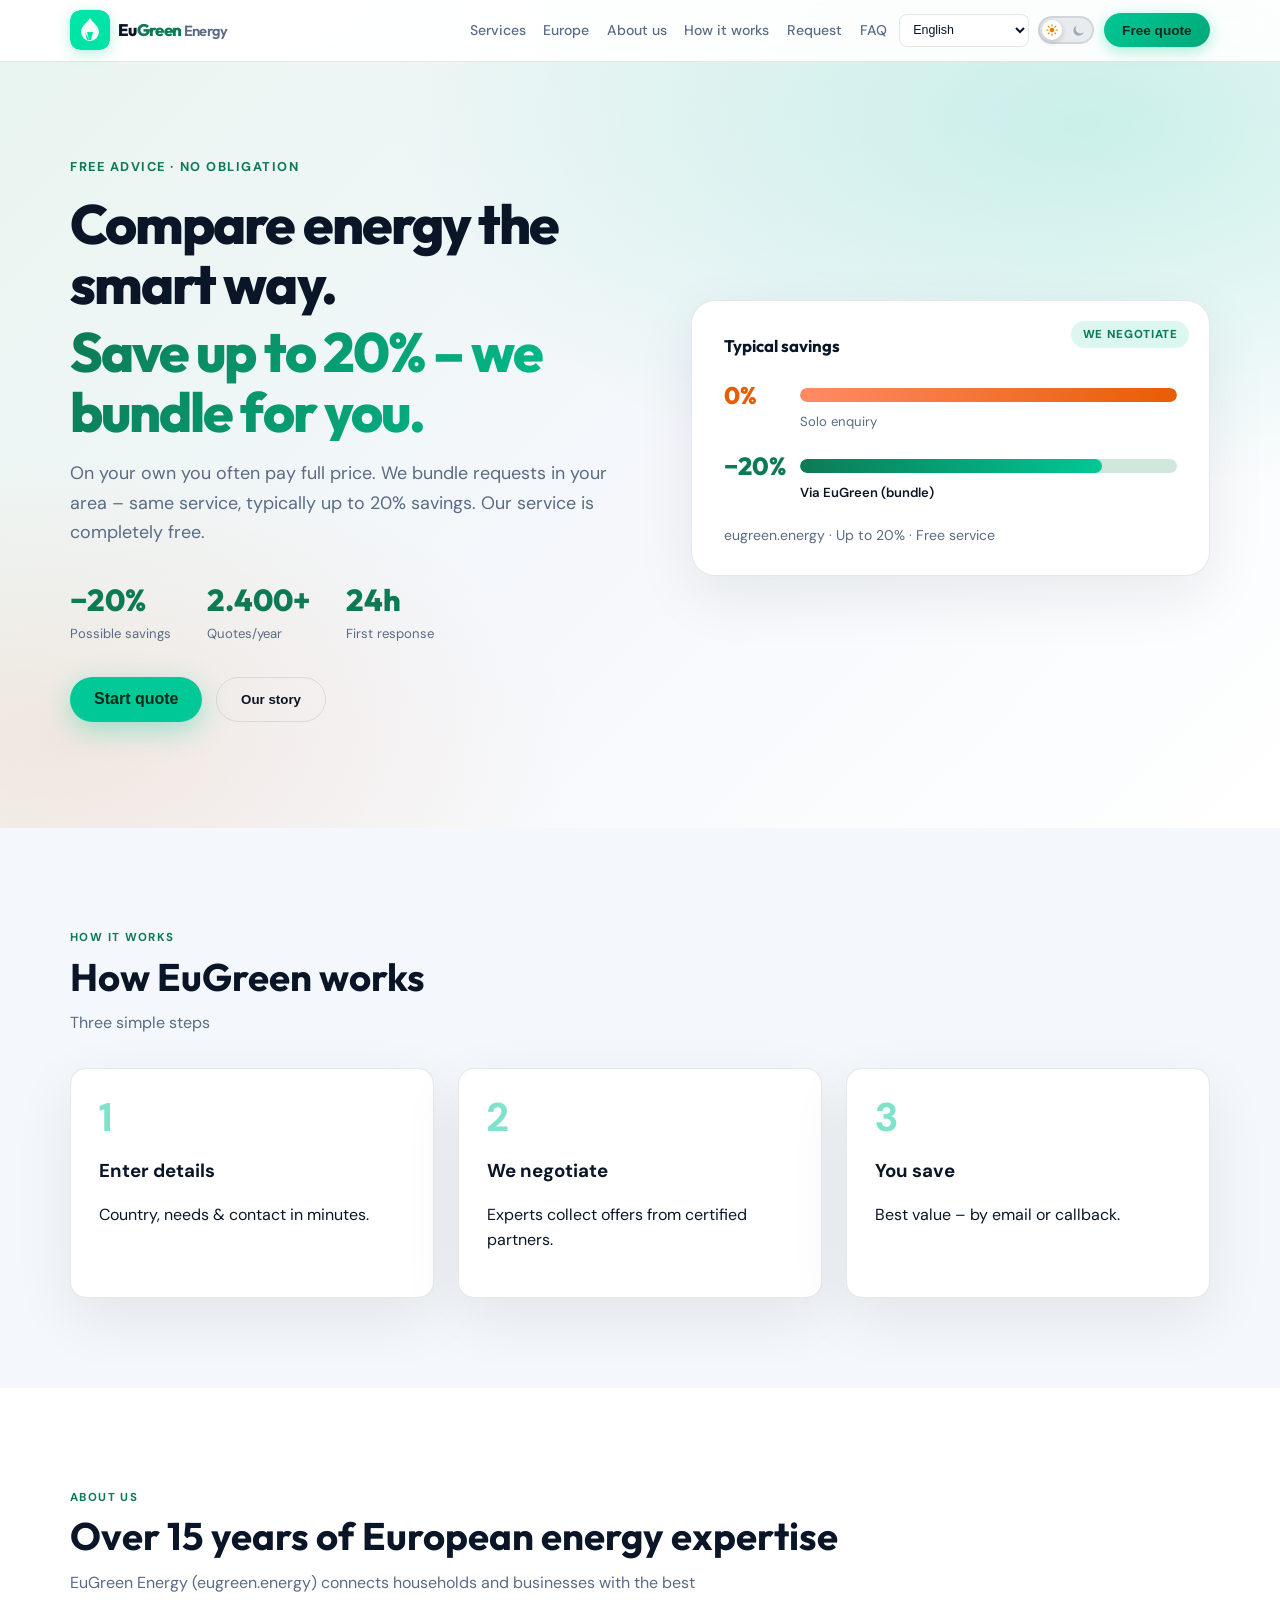
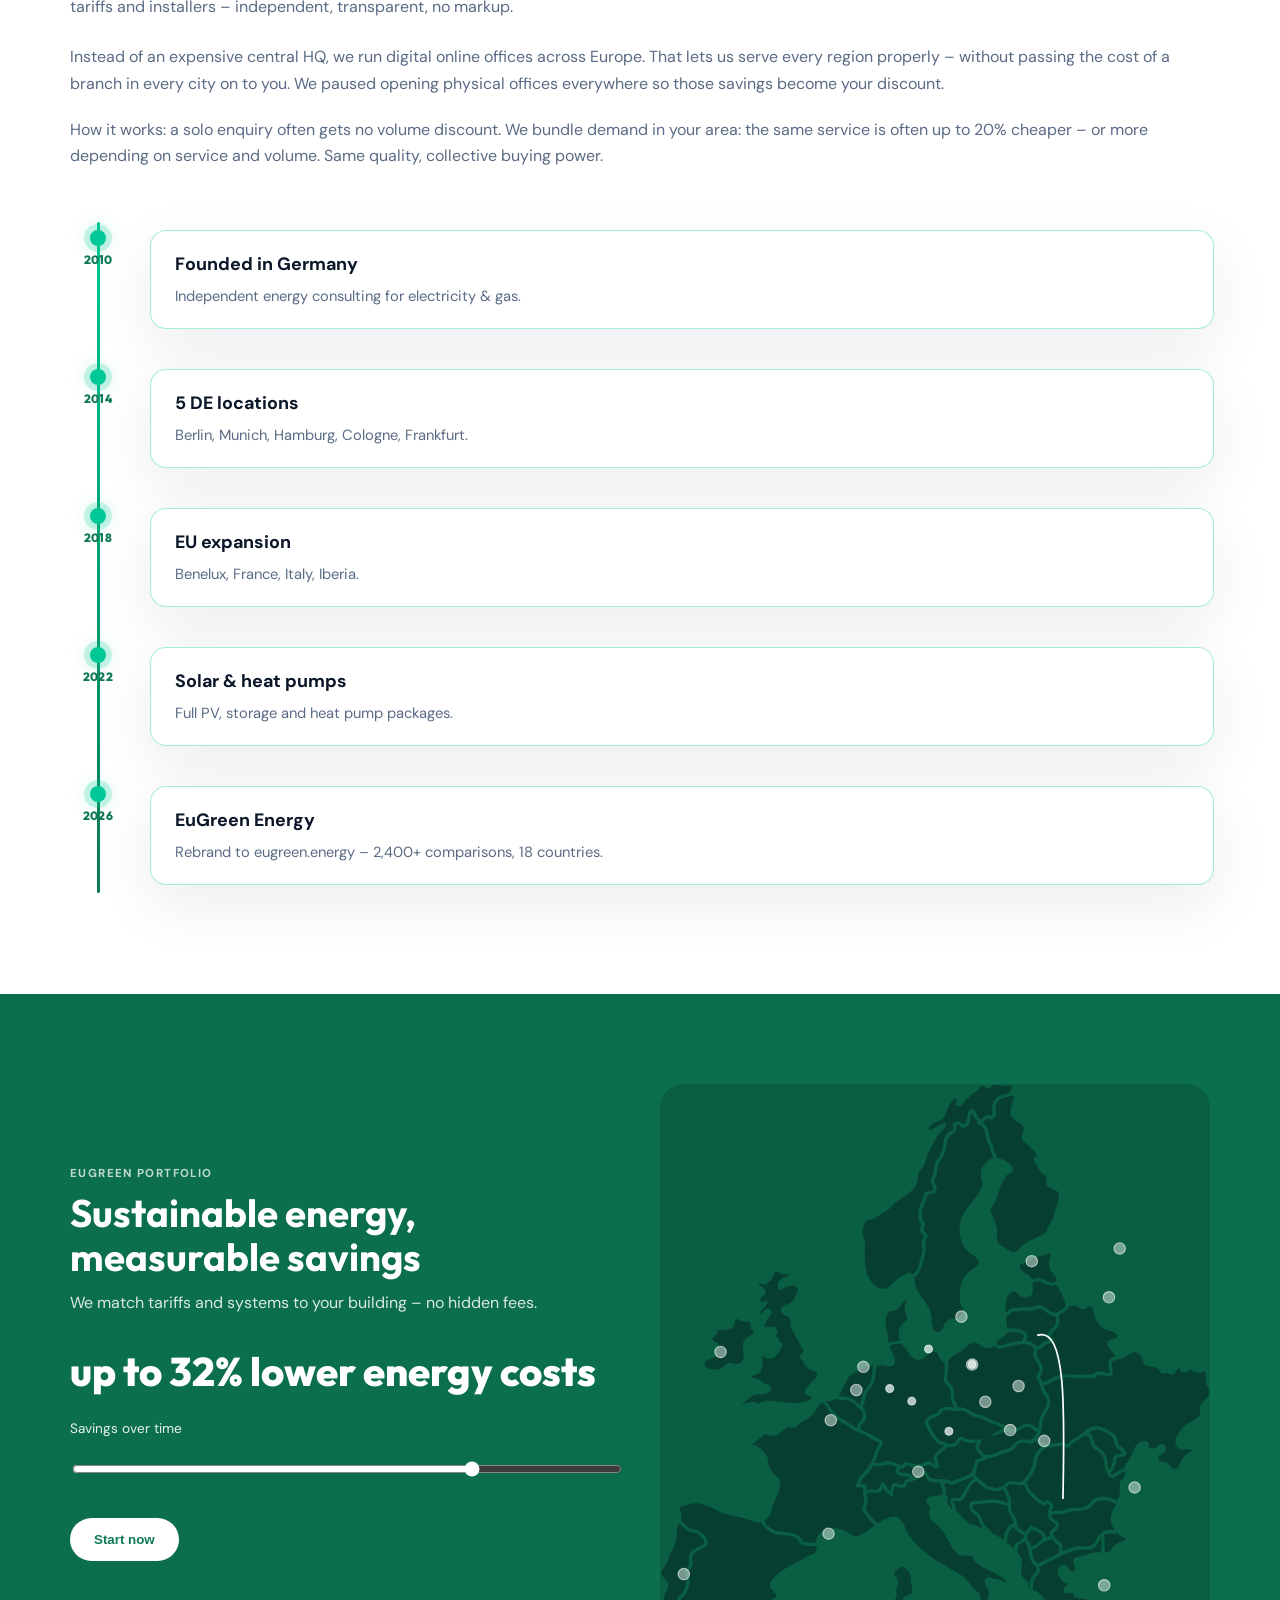
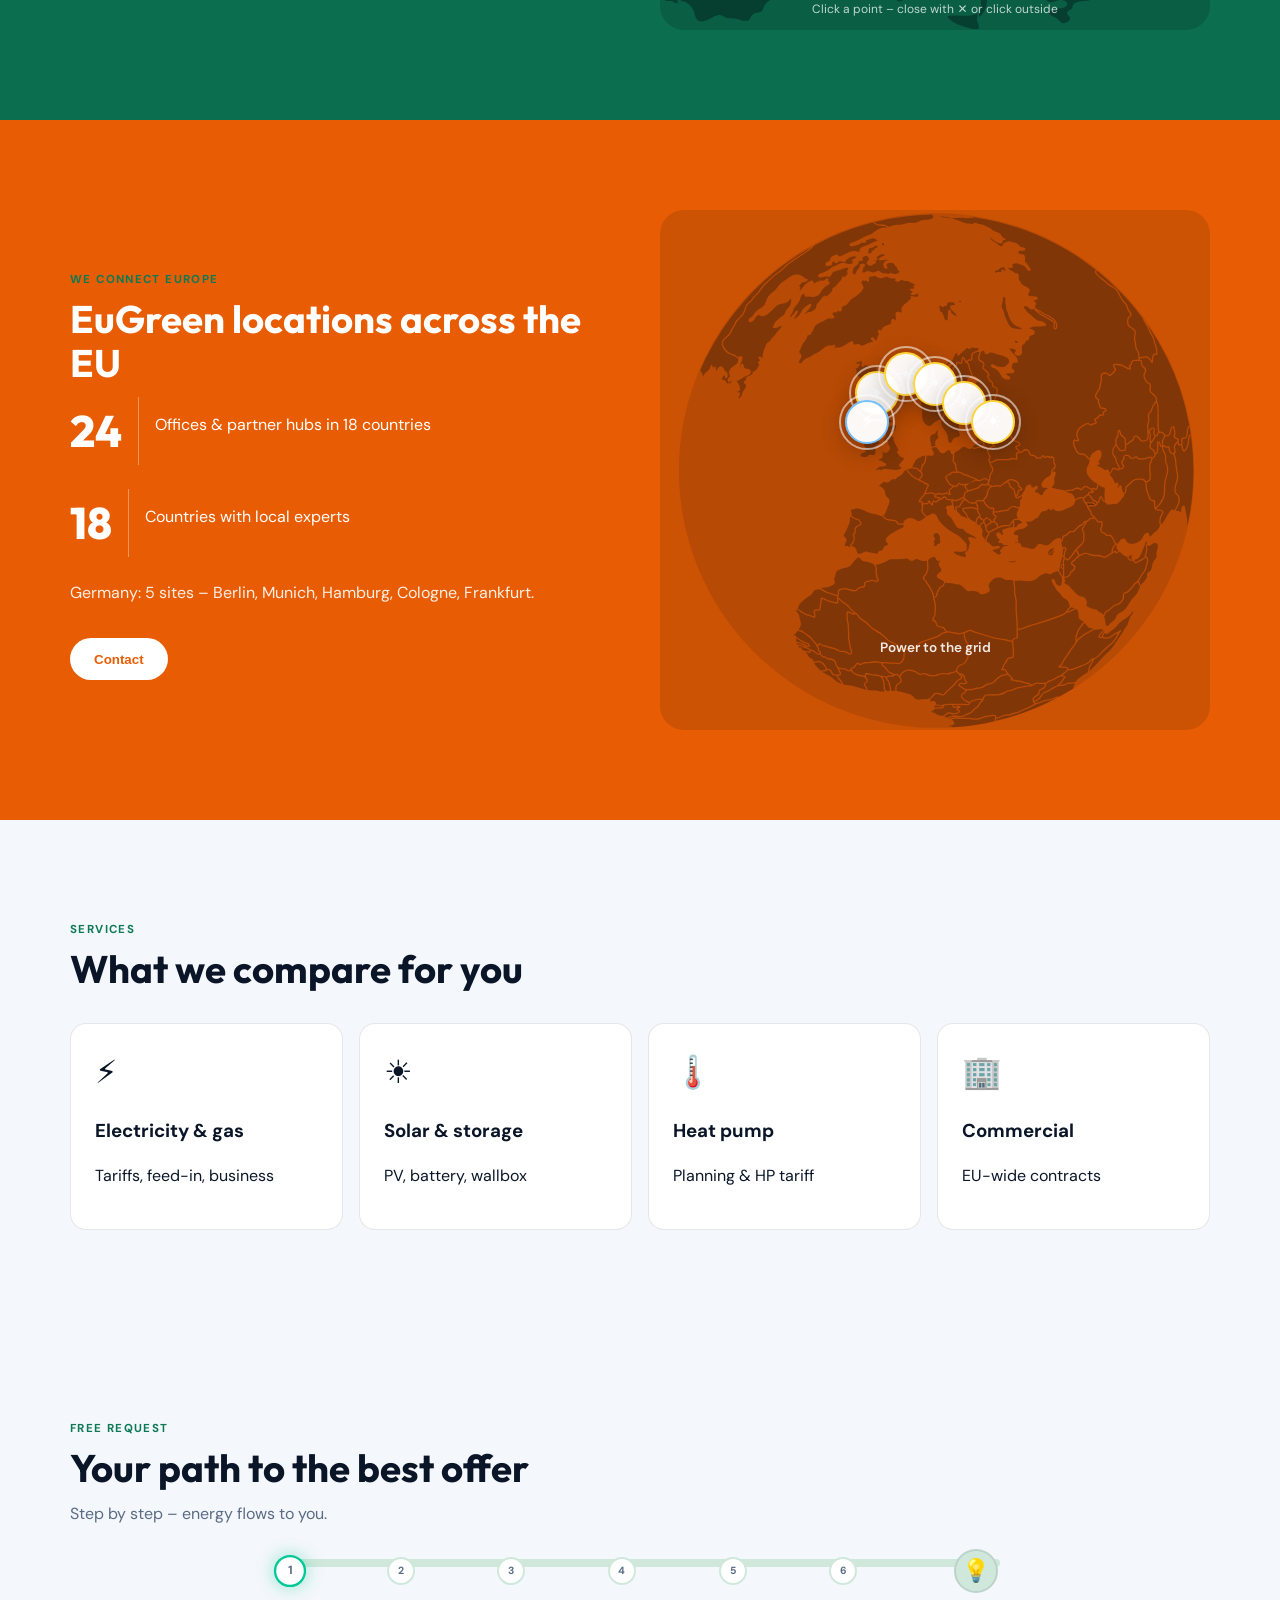
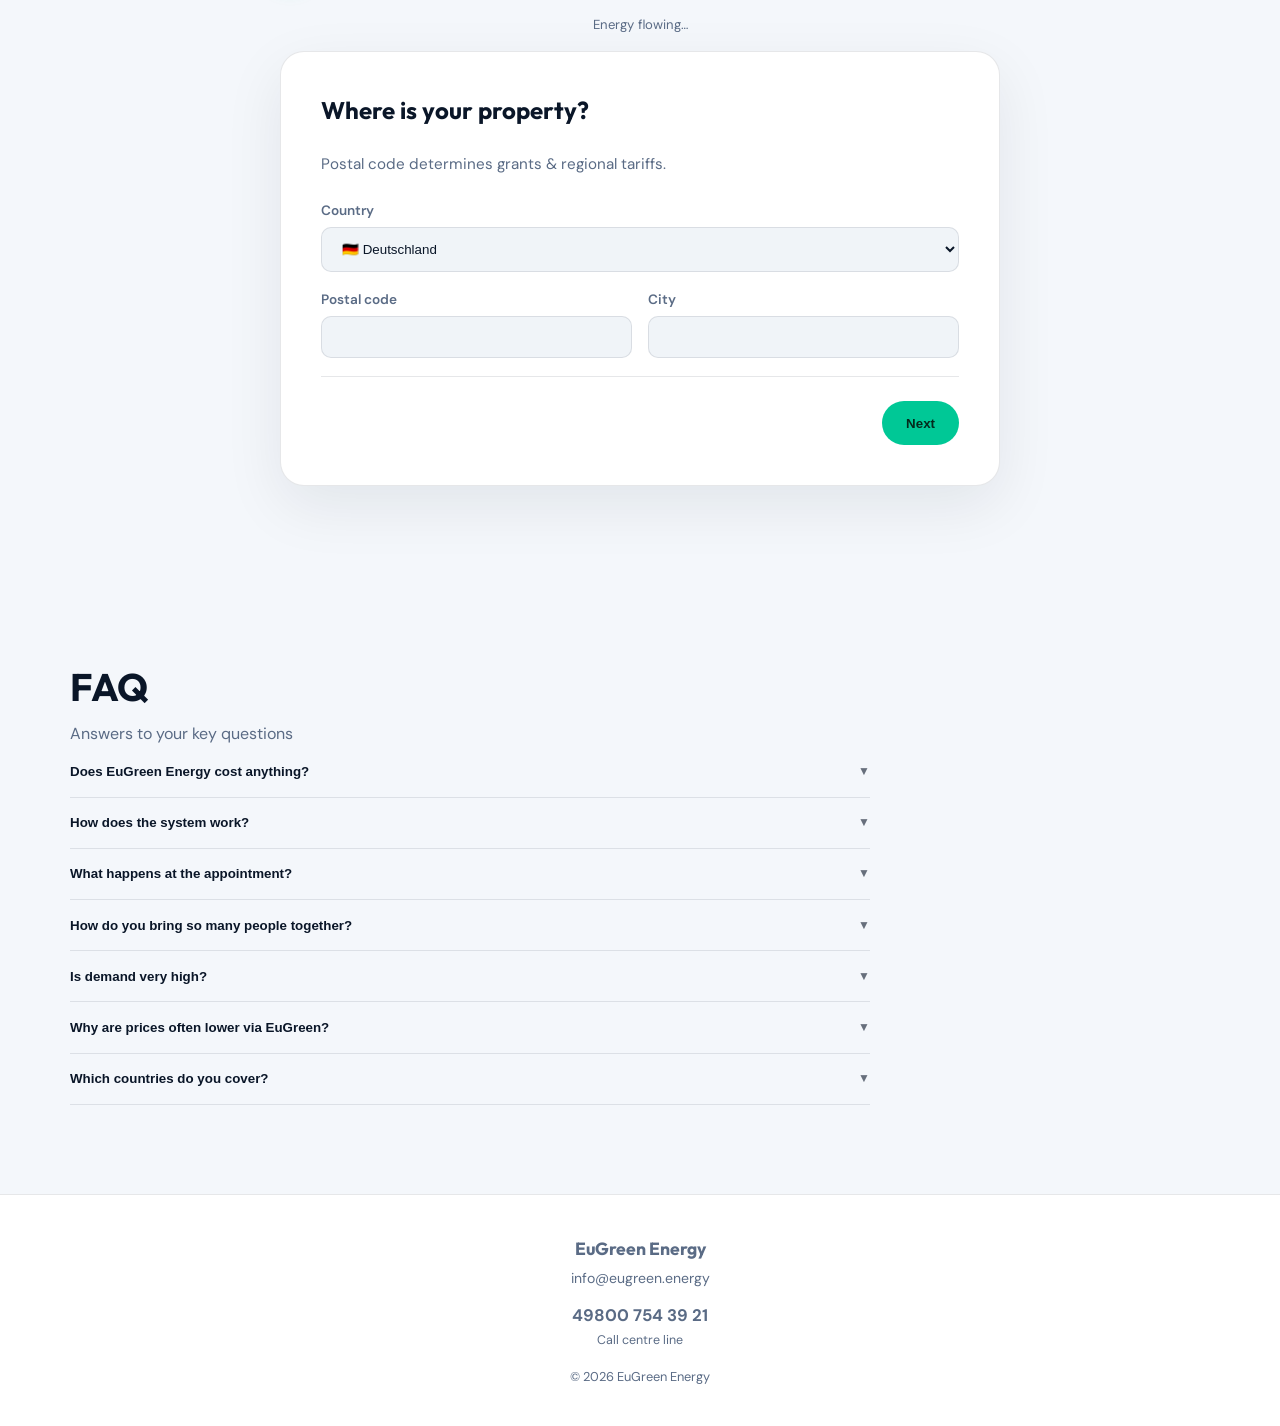
==== commit ffcc2765: "index.html" ====
--- a/index.html
+++ b/index.html
@@ -298,7 +298,7 @@
         <strong>EuGreen Energy</strong>
         <p>info@eugreen.energy</p>
         <p class="footer-phone">
-          <a href="tel:+498007543921">0800 754 39 21</a>
+          <a href="tel:+498007543921">49800 754 39 21</a>
           <span class="footer-callcenter" data-i18n="footer_callcenter">Callcenter-Hotline</span>
         </p>
       </div>
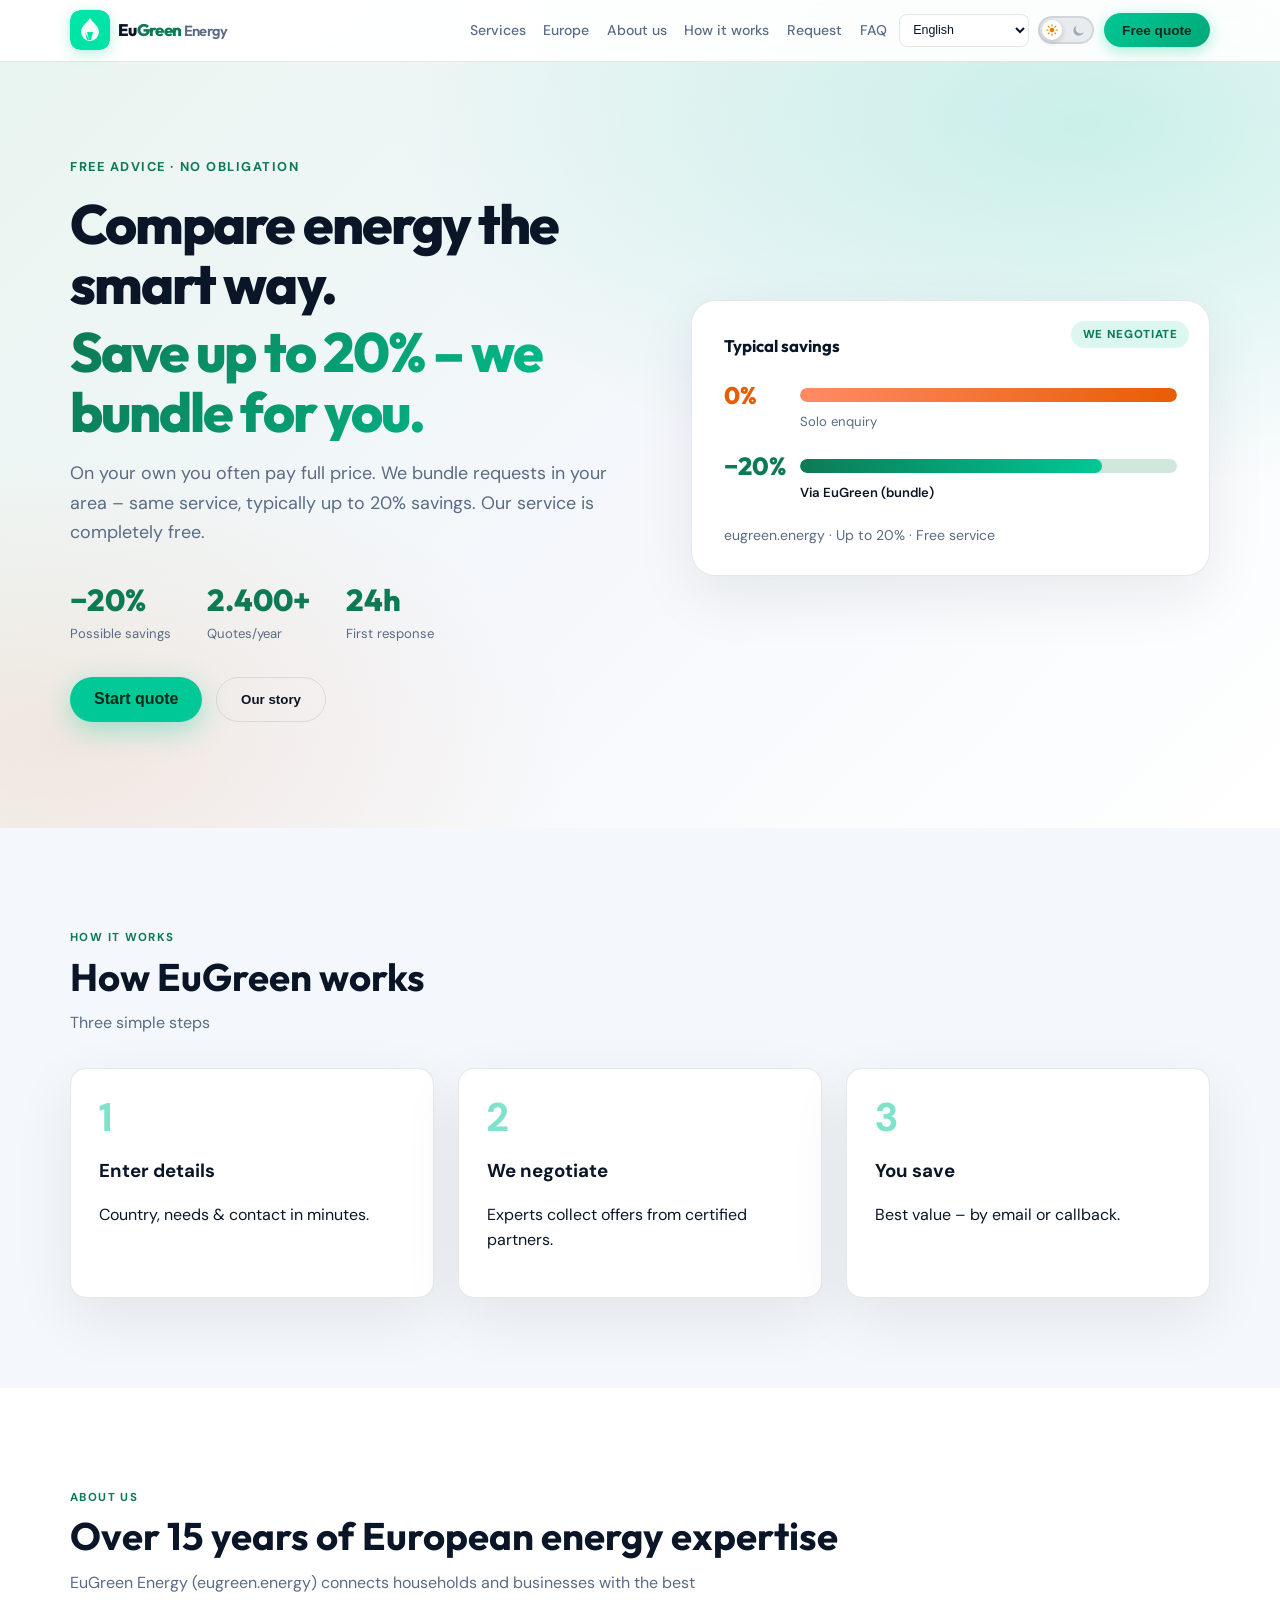
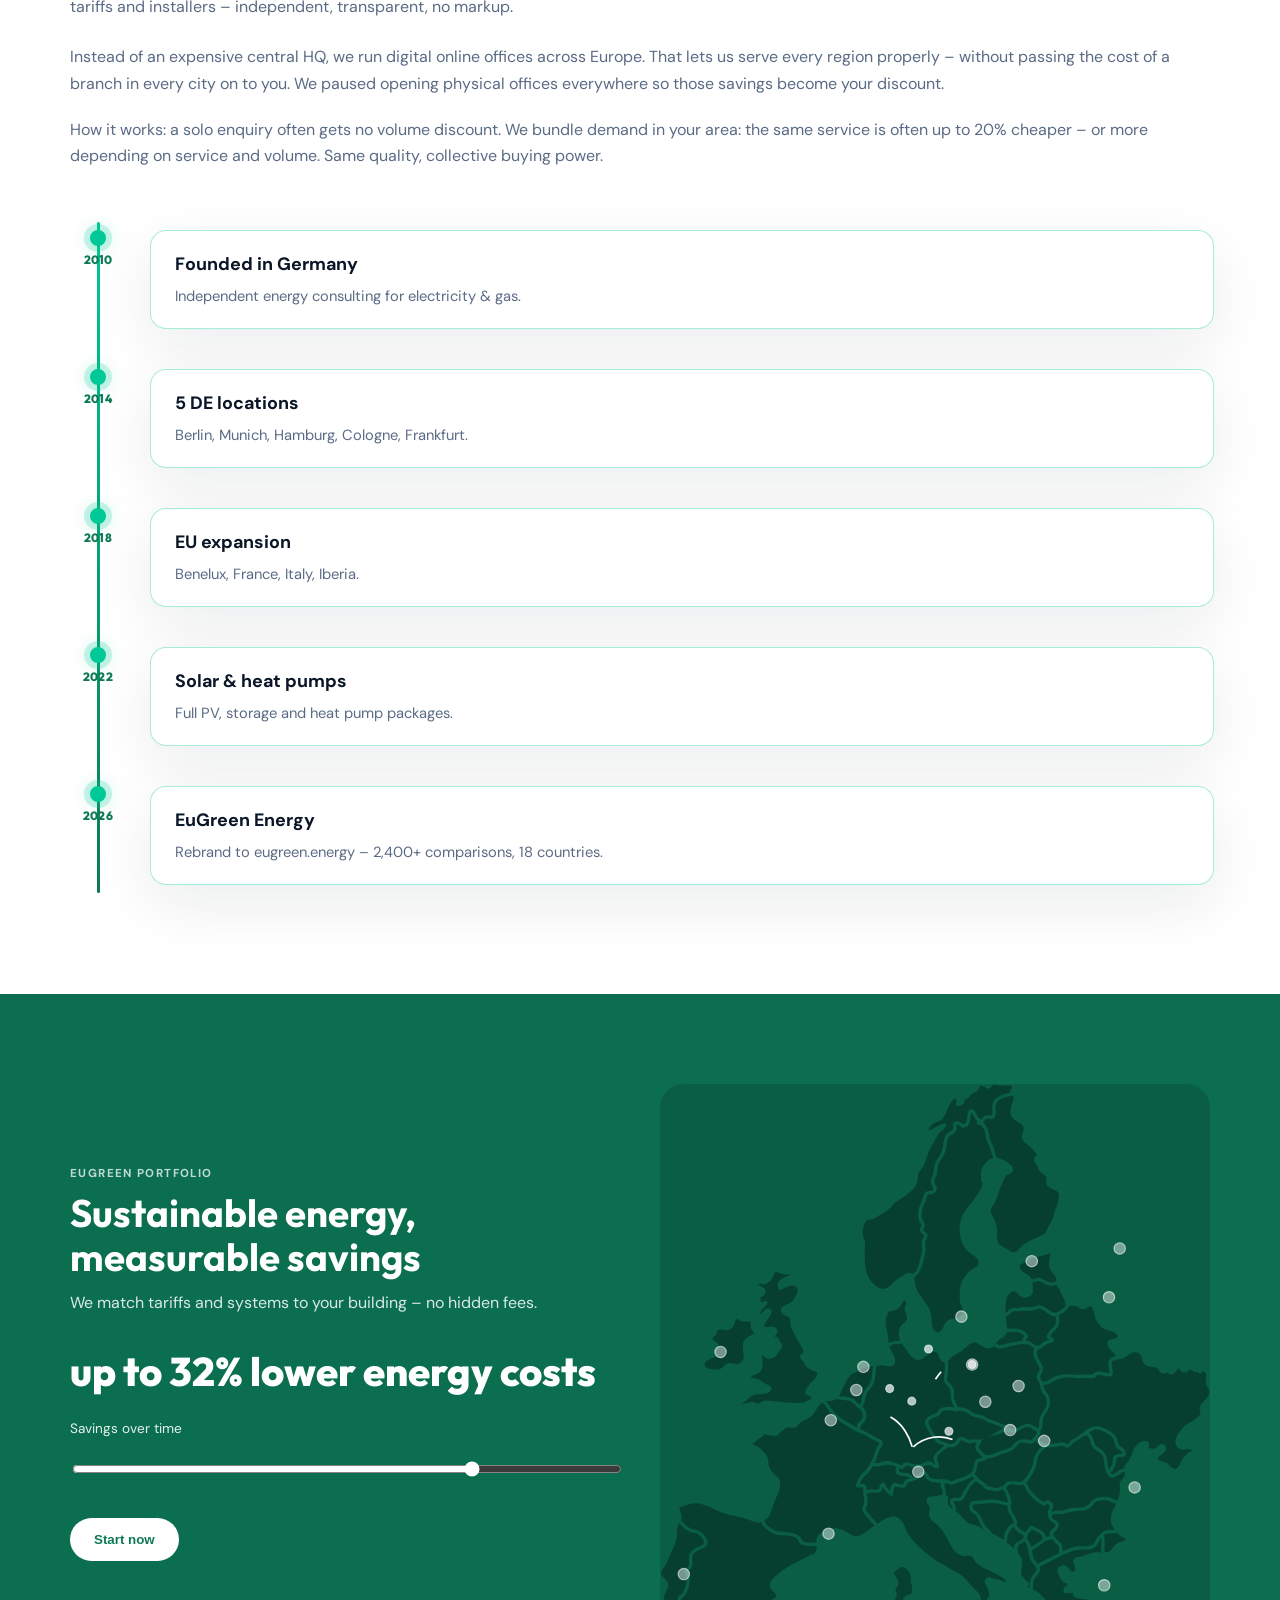
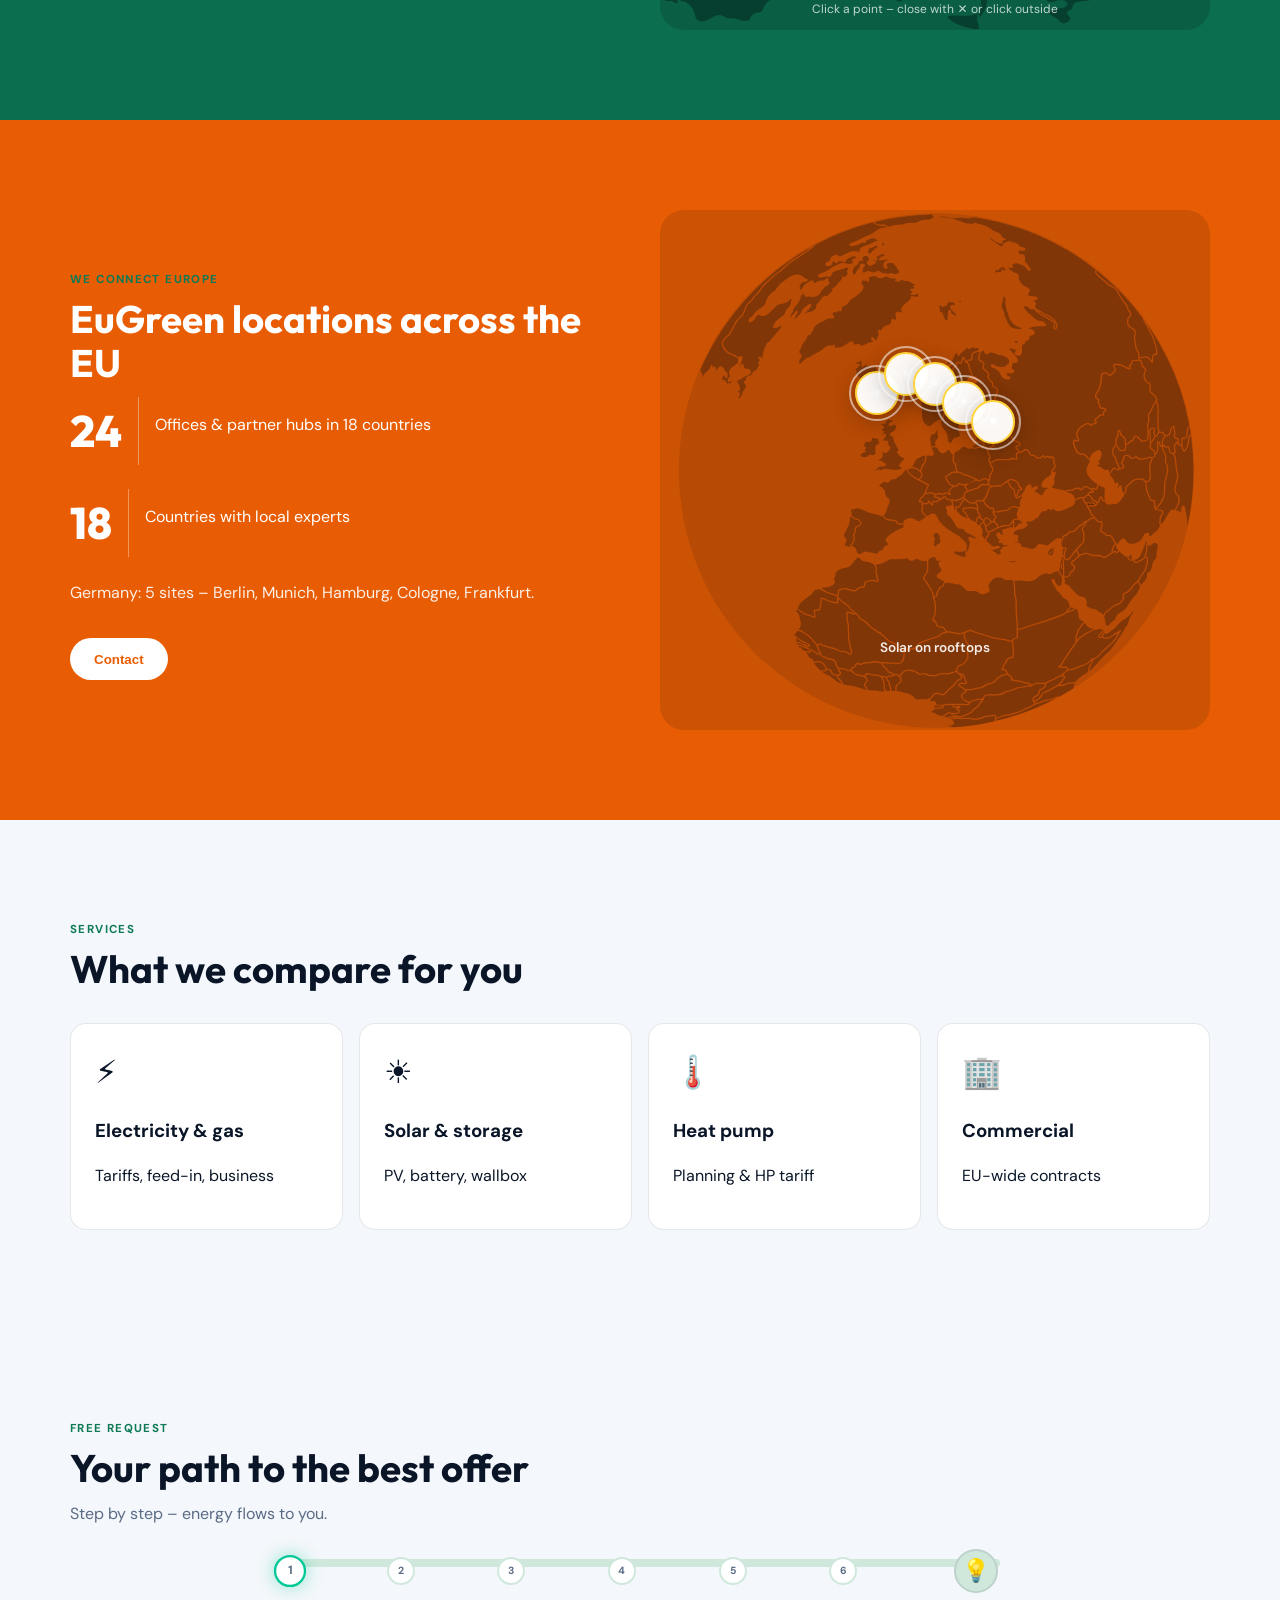
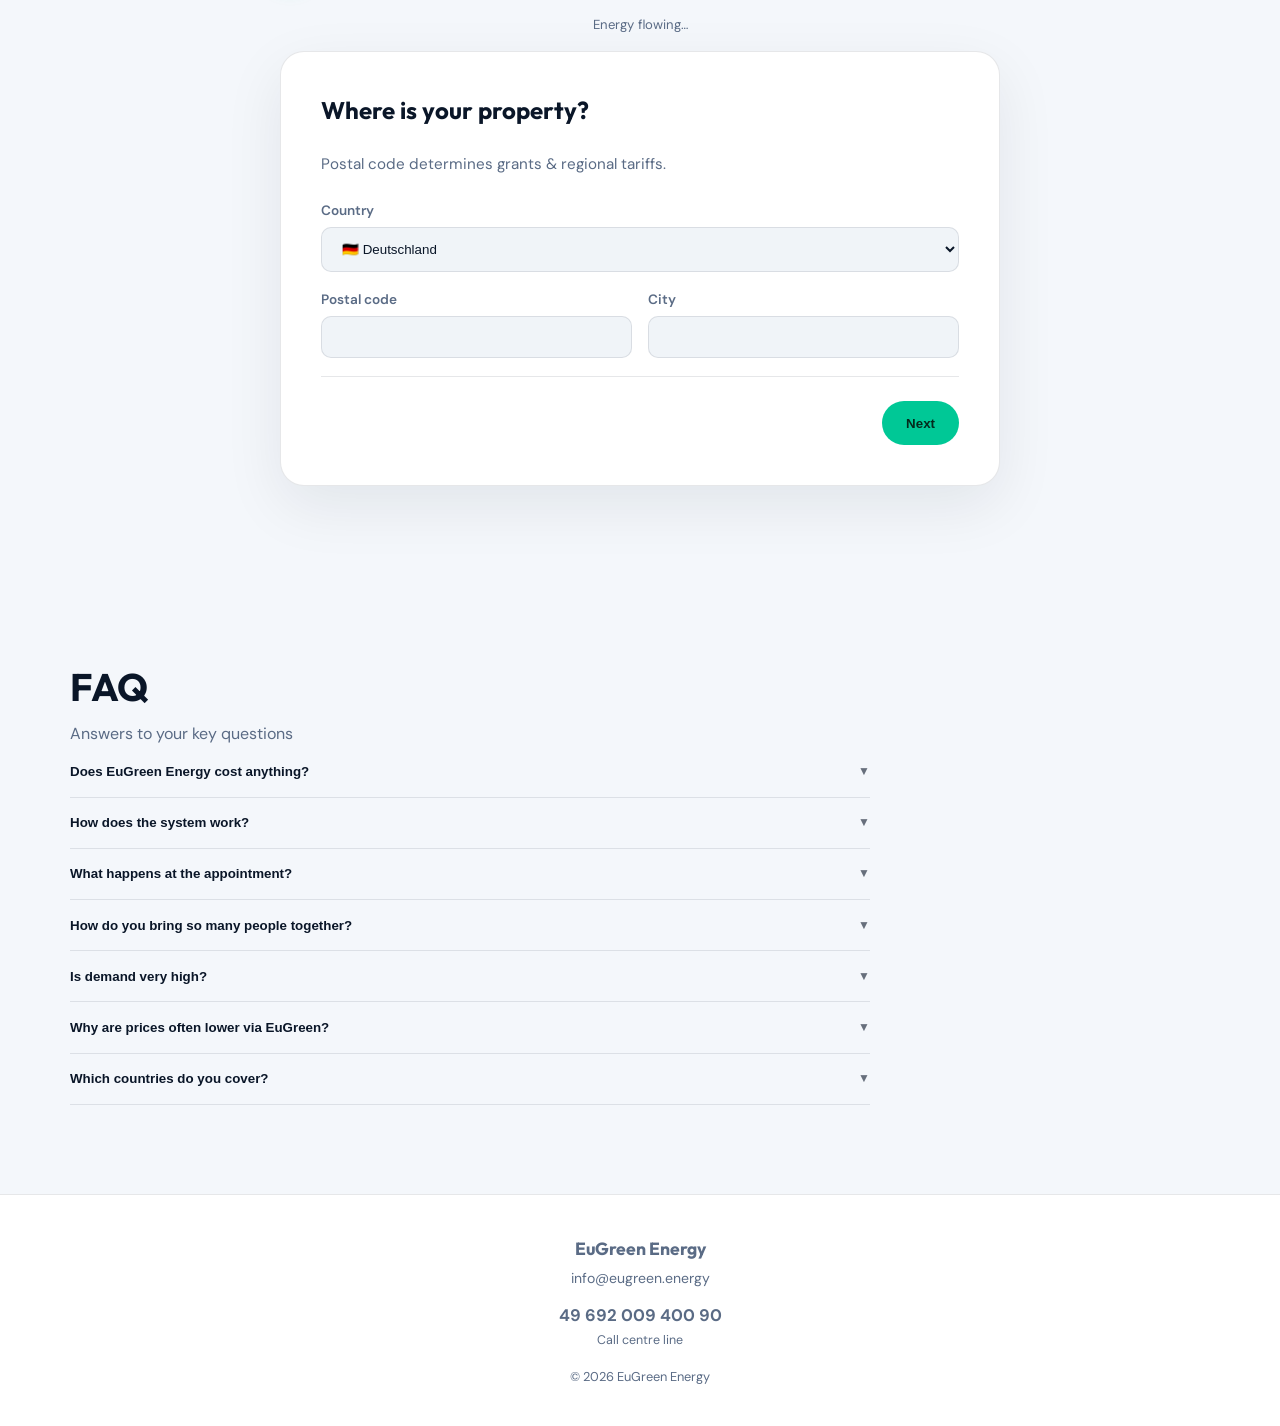
==== commit 5399f2ba: "index.html" ====
--- a/index.html
+++ b/index.html
@@ -298,7 +298,7 @@
         <strong>EuGreen Energy</strong>
         <p>info@eugreen.energy</p>
         <p class="footer-phone">
-          <a href="tel:+498007543921">49800 754 39 21</a>
+          <a href="tel:+498007543921">49 692 009 400 90</a>
           <span class="footer-callcenter" data-i18n="footer_callcenter">Callcenter-Hotline</span>
         </p>
       </div>
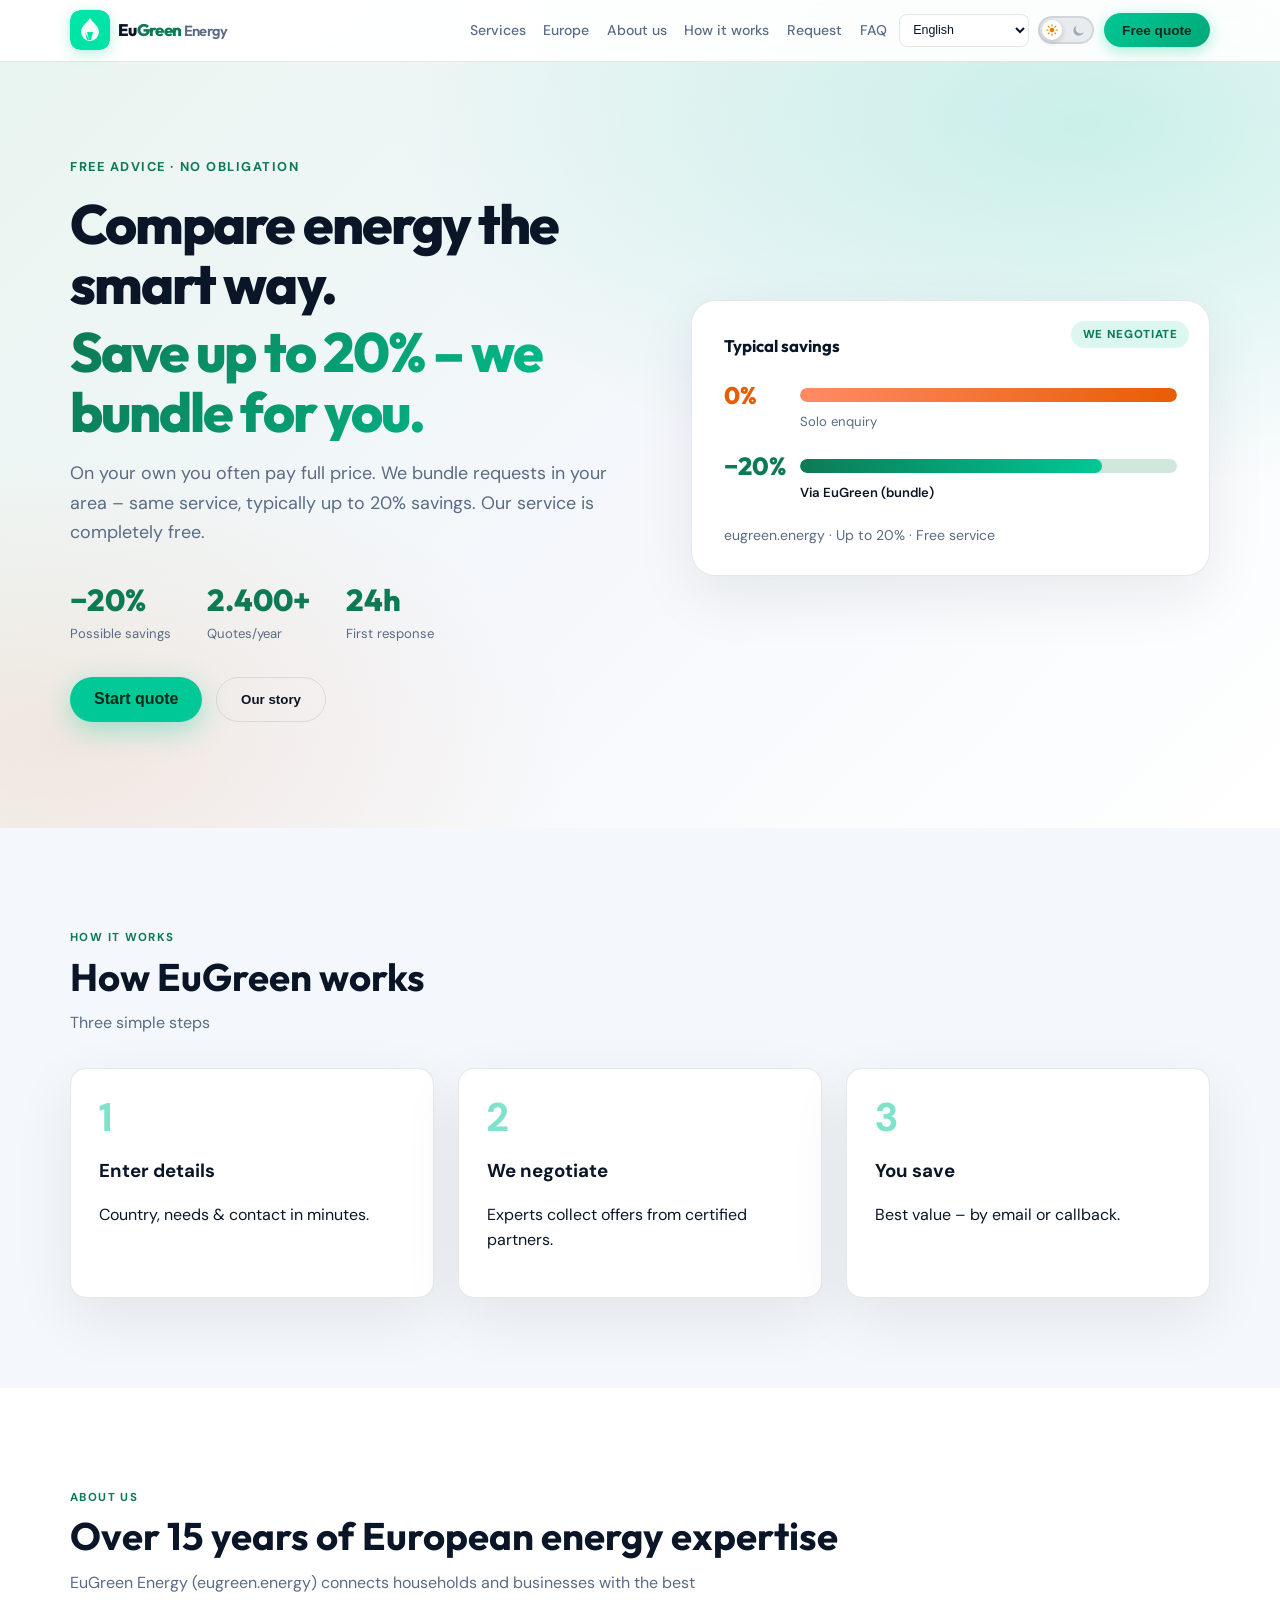
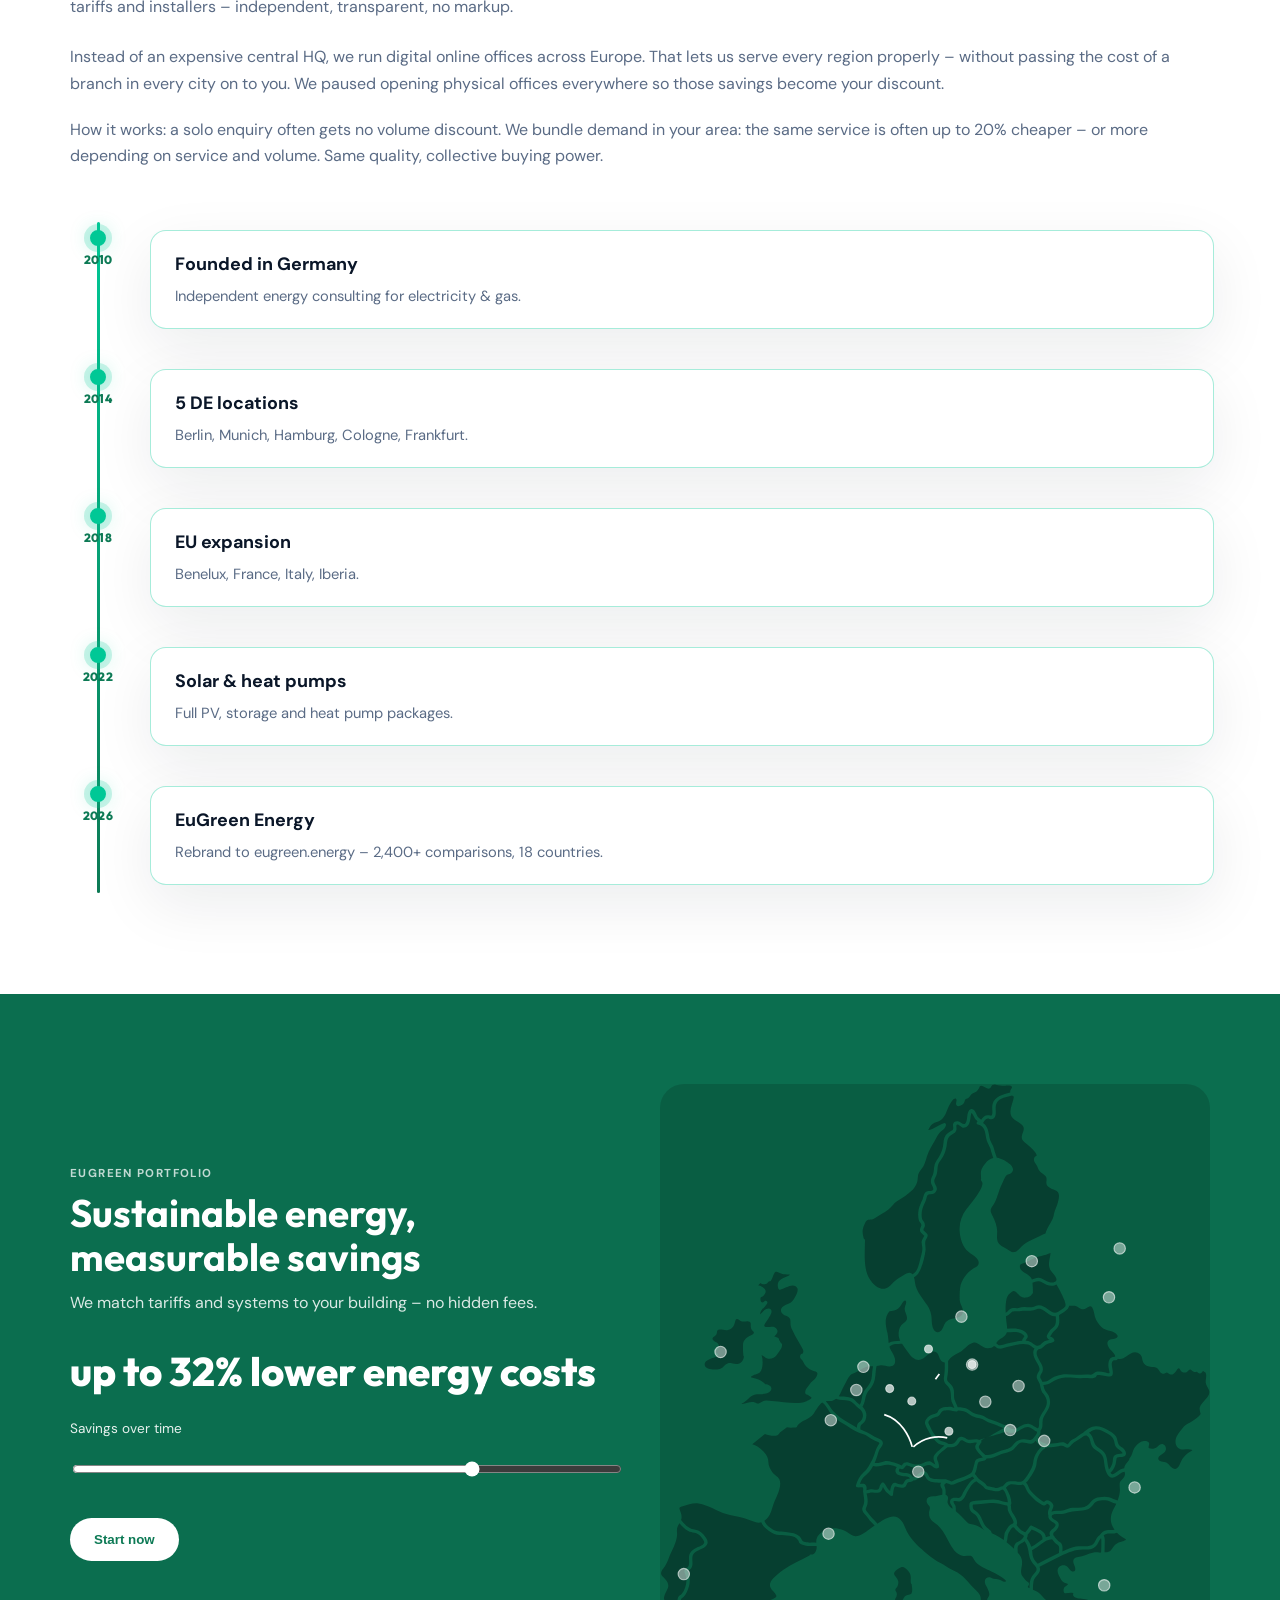
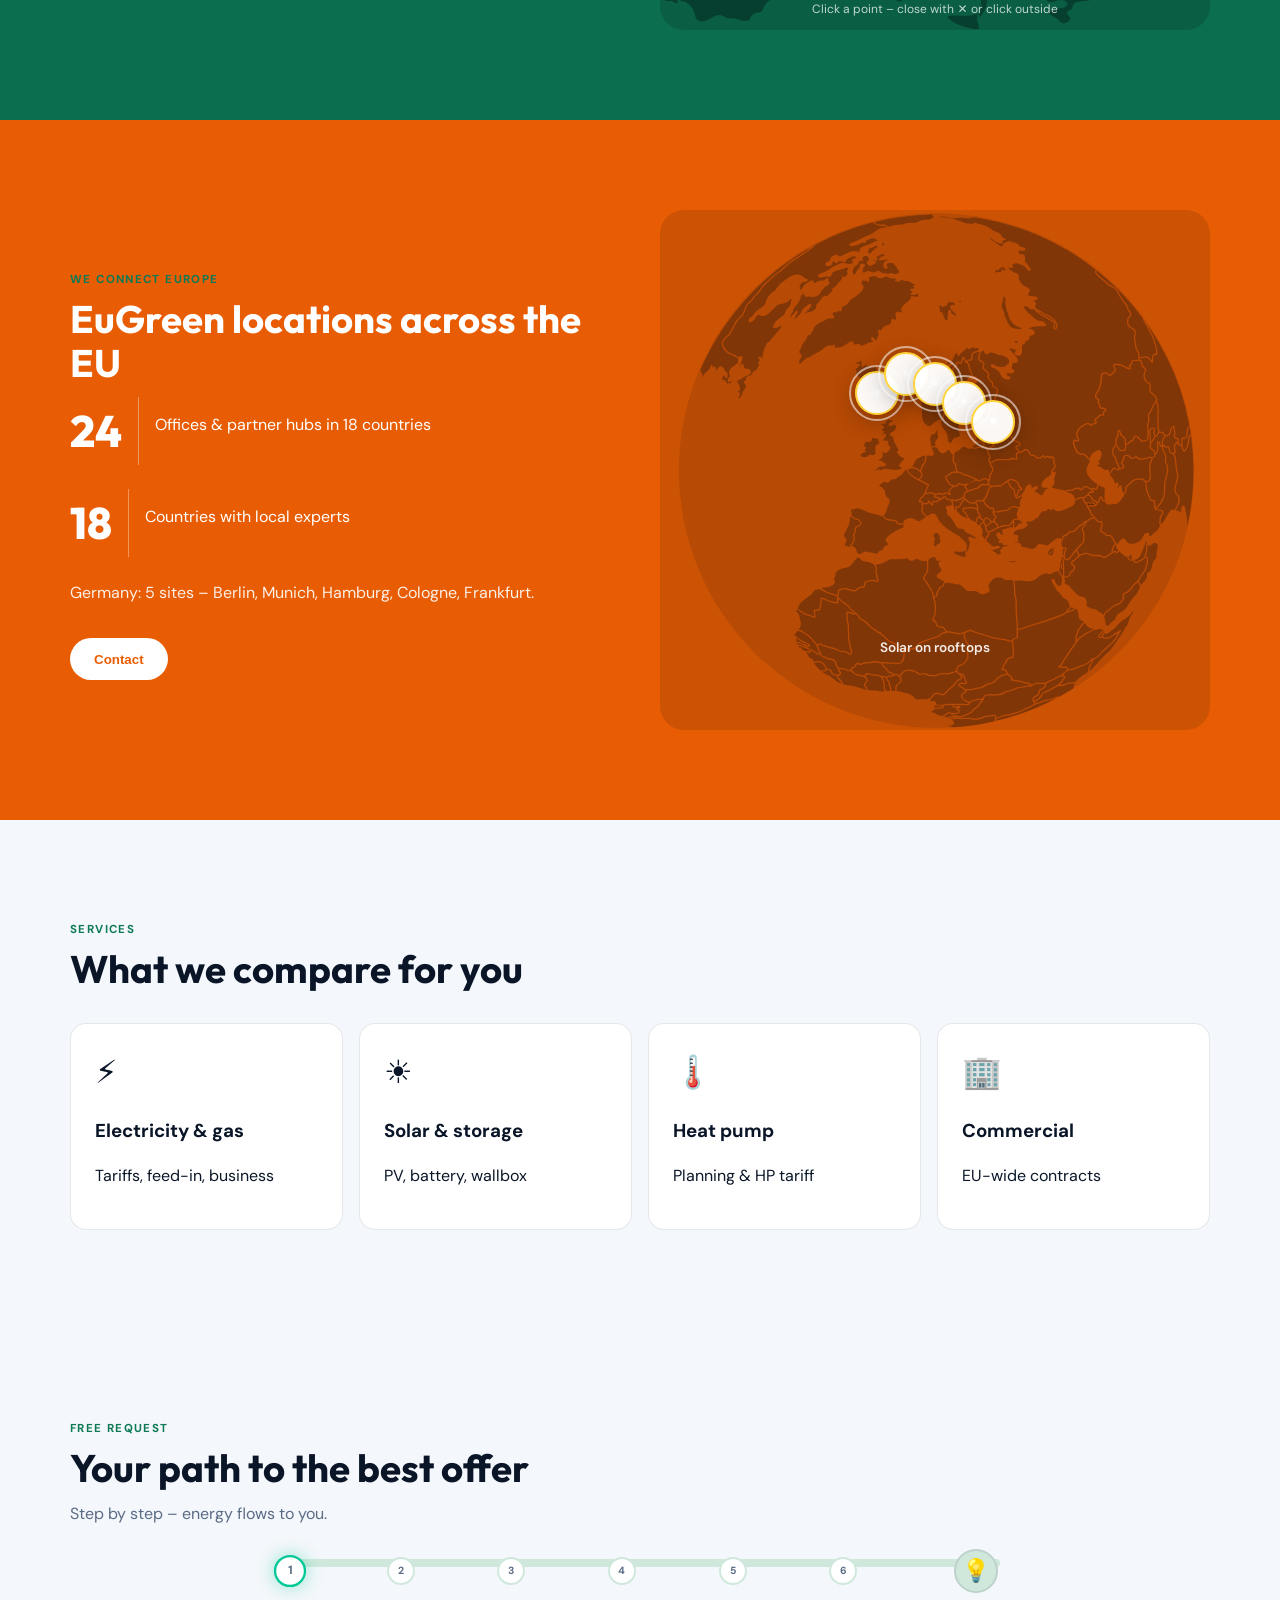
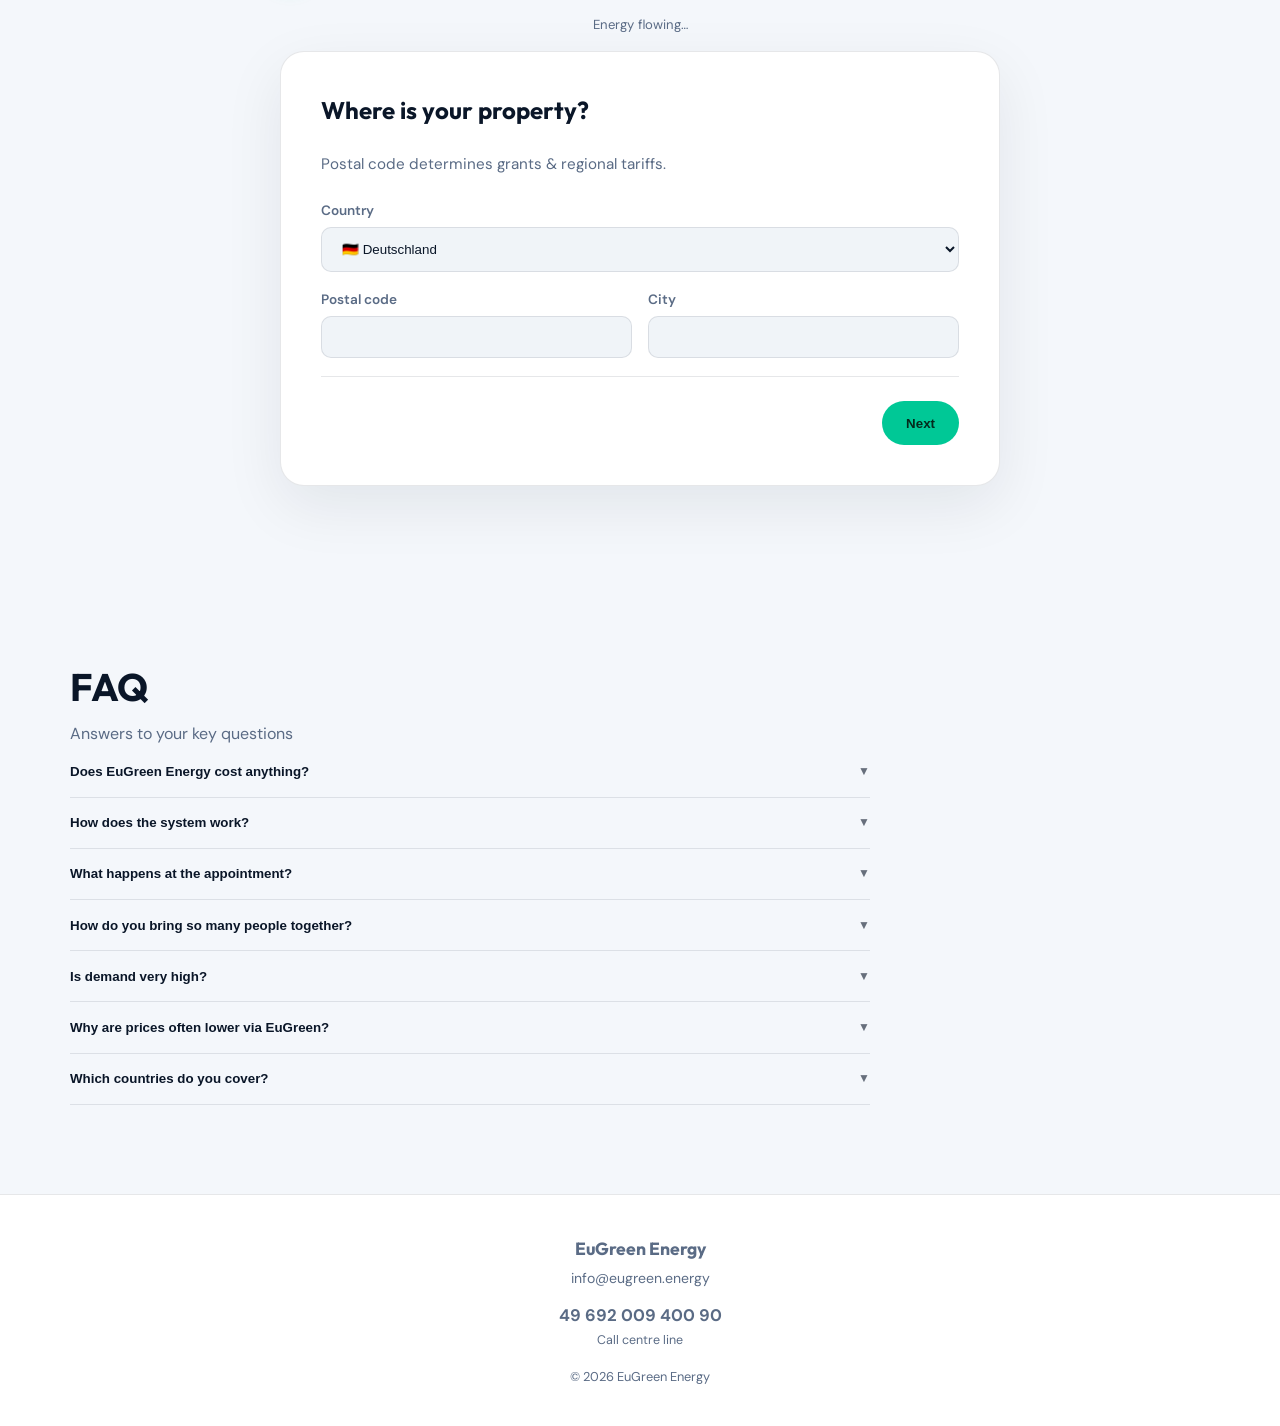
==== commit 30ae5b32: "index.html" ====
--- a/index.html
+++ b/index.html
@@ -298,7 +298,7 @@
         <strong>EuGreen Energy</strong>
         <p>info@eugreen.energy</p>
         <p class="footer-phone">
-          <a href="tel:+498007543921">49 692 009 400 90</a>
+          <a href="+498007543921">49 692 009 400 90</a>
           <span class="footer-callcenter" data-i18n="footer_callcenter">Callcenter-Hotline</span>
         </p>
       </div>
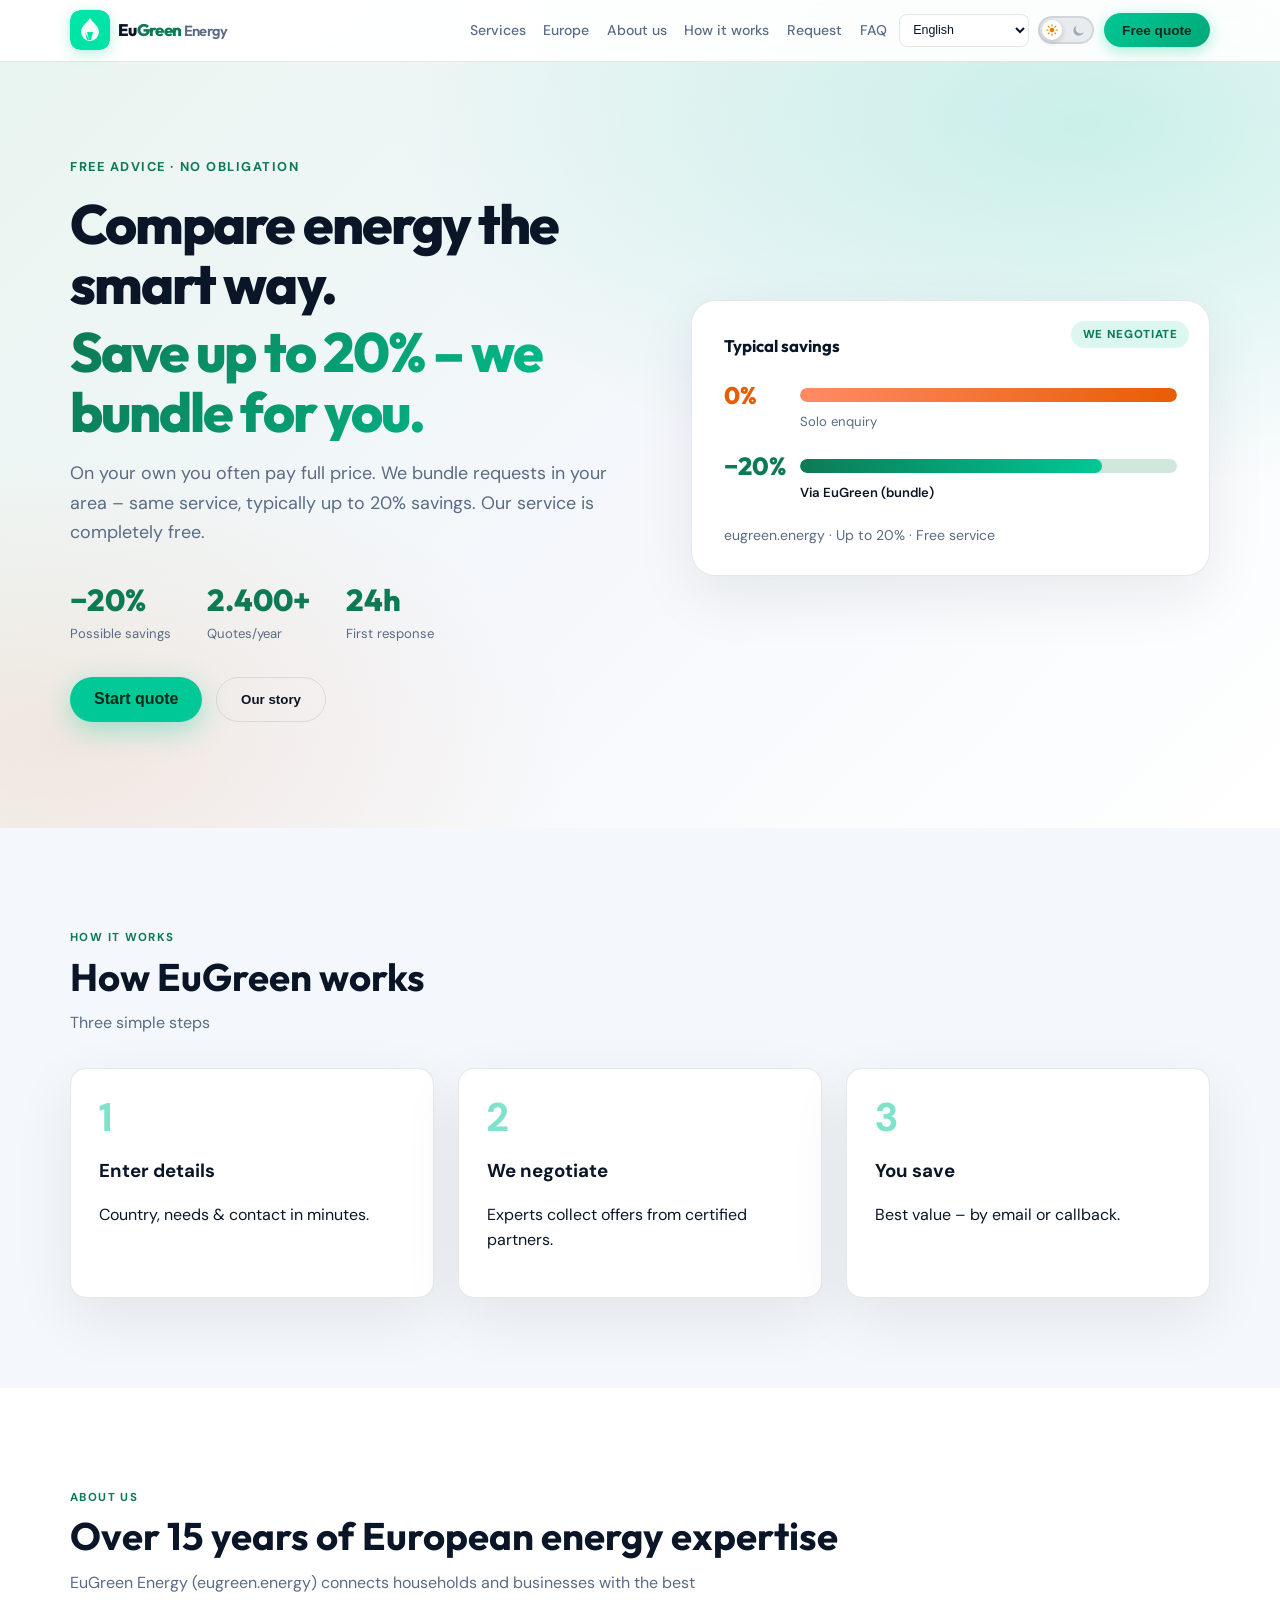
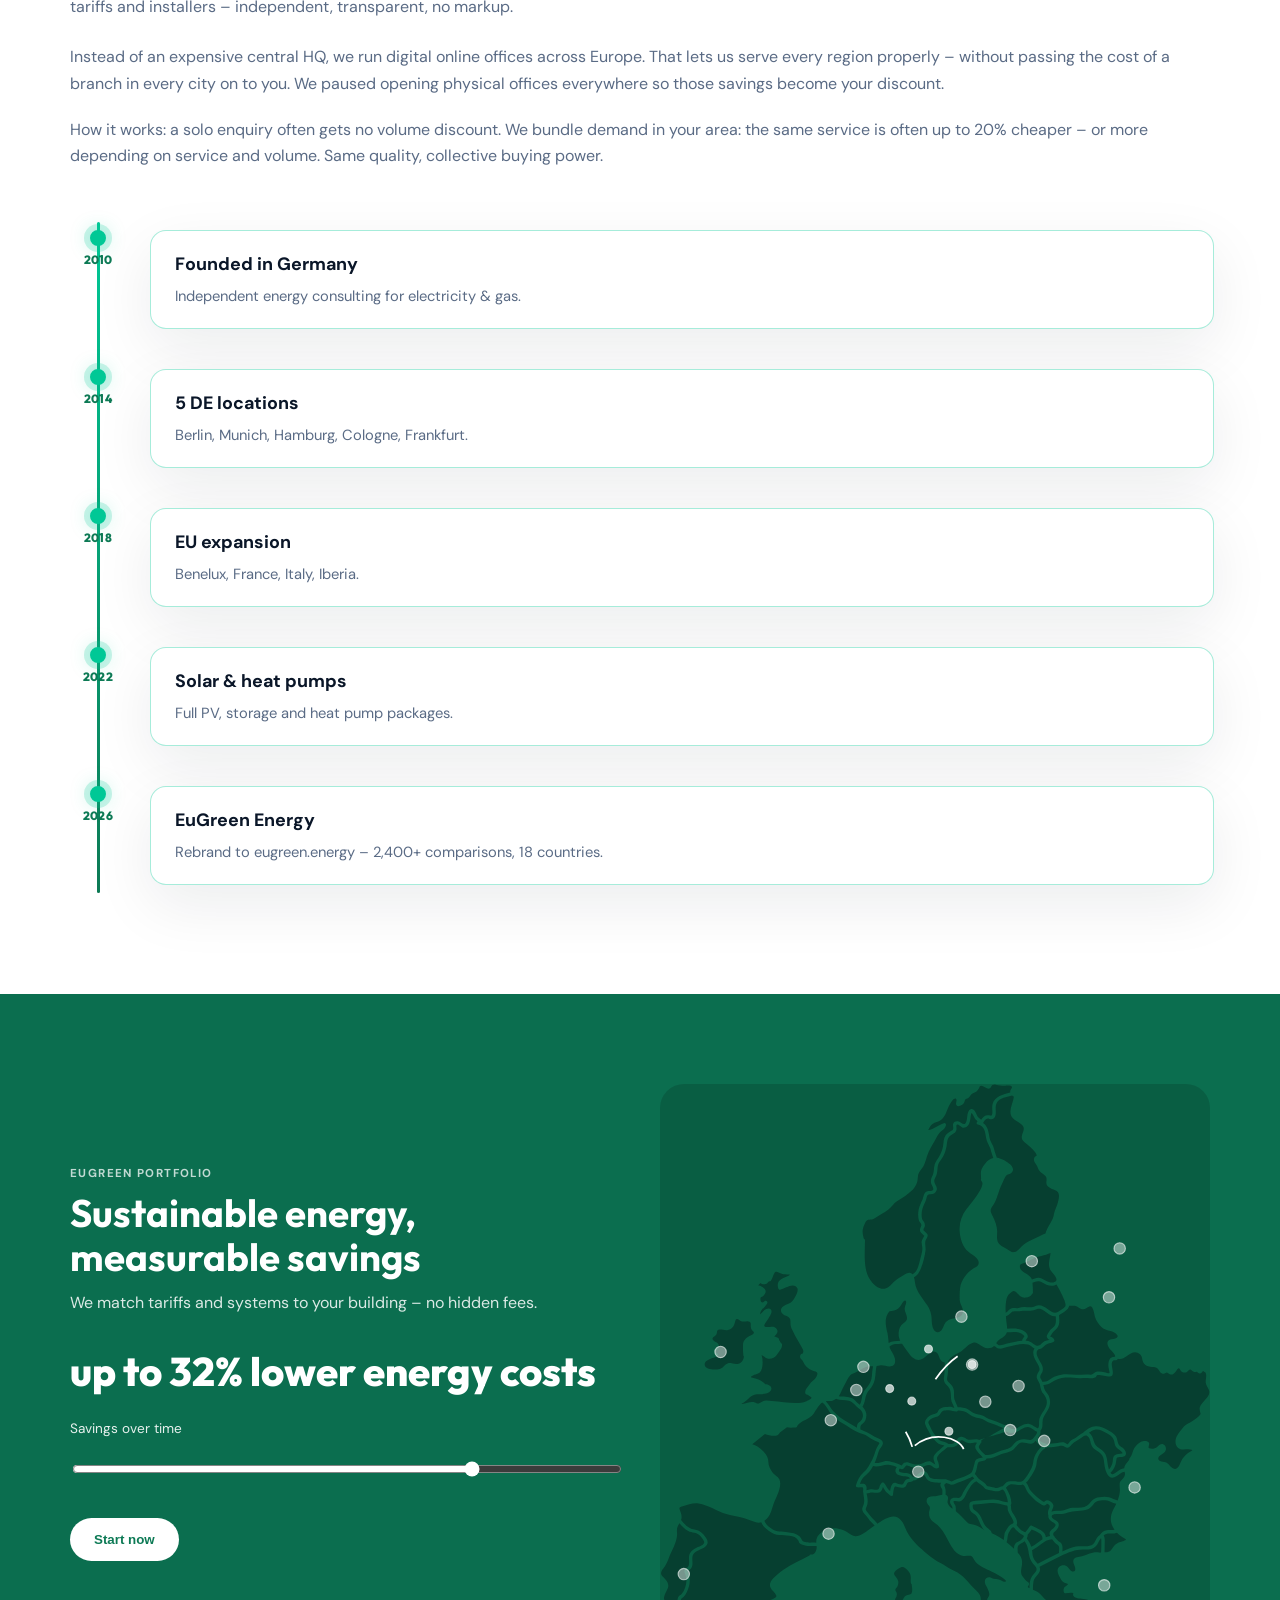
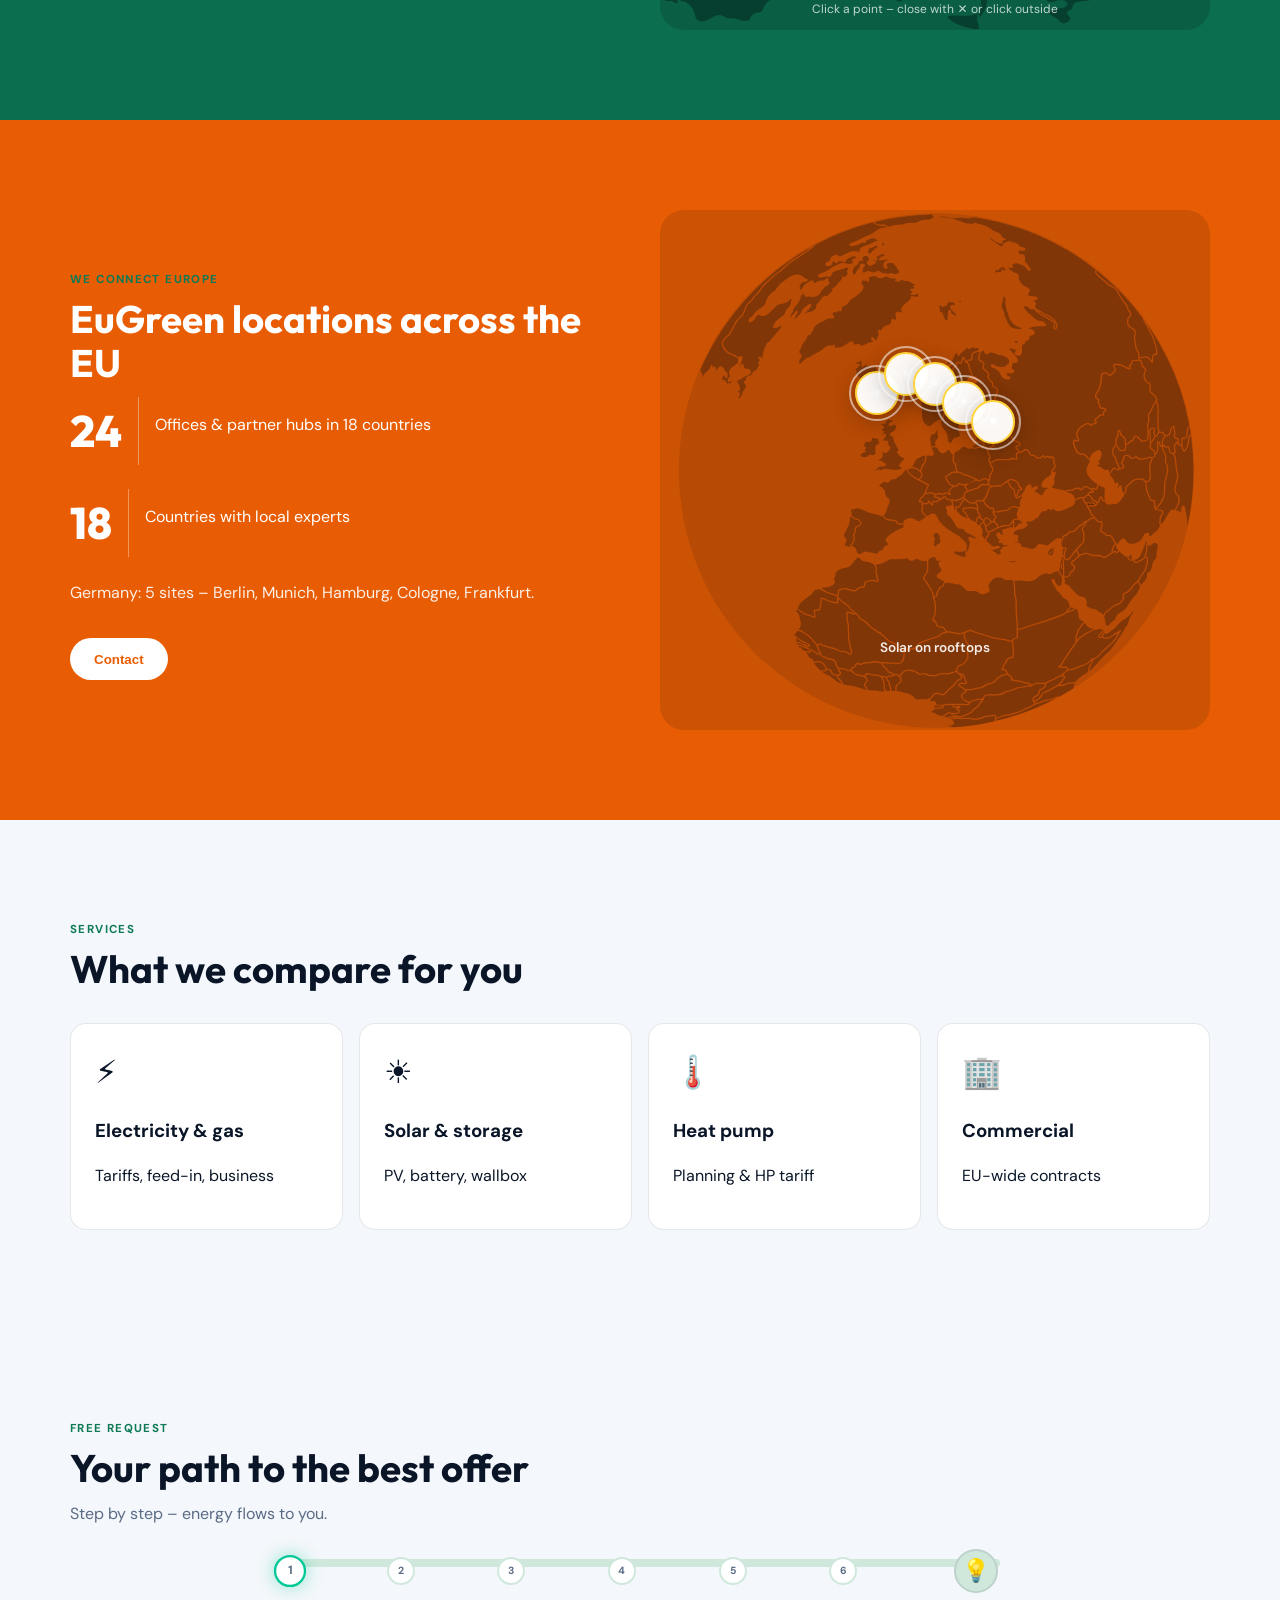
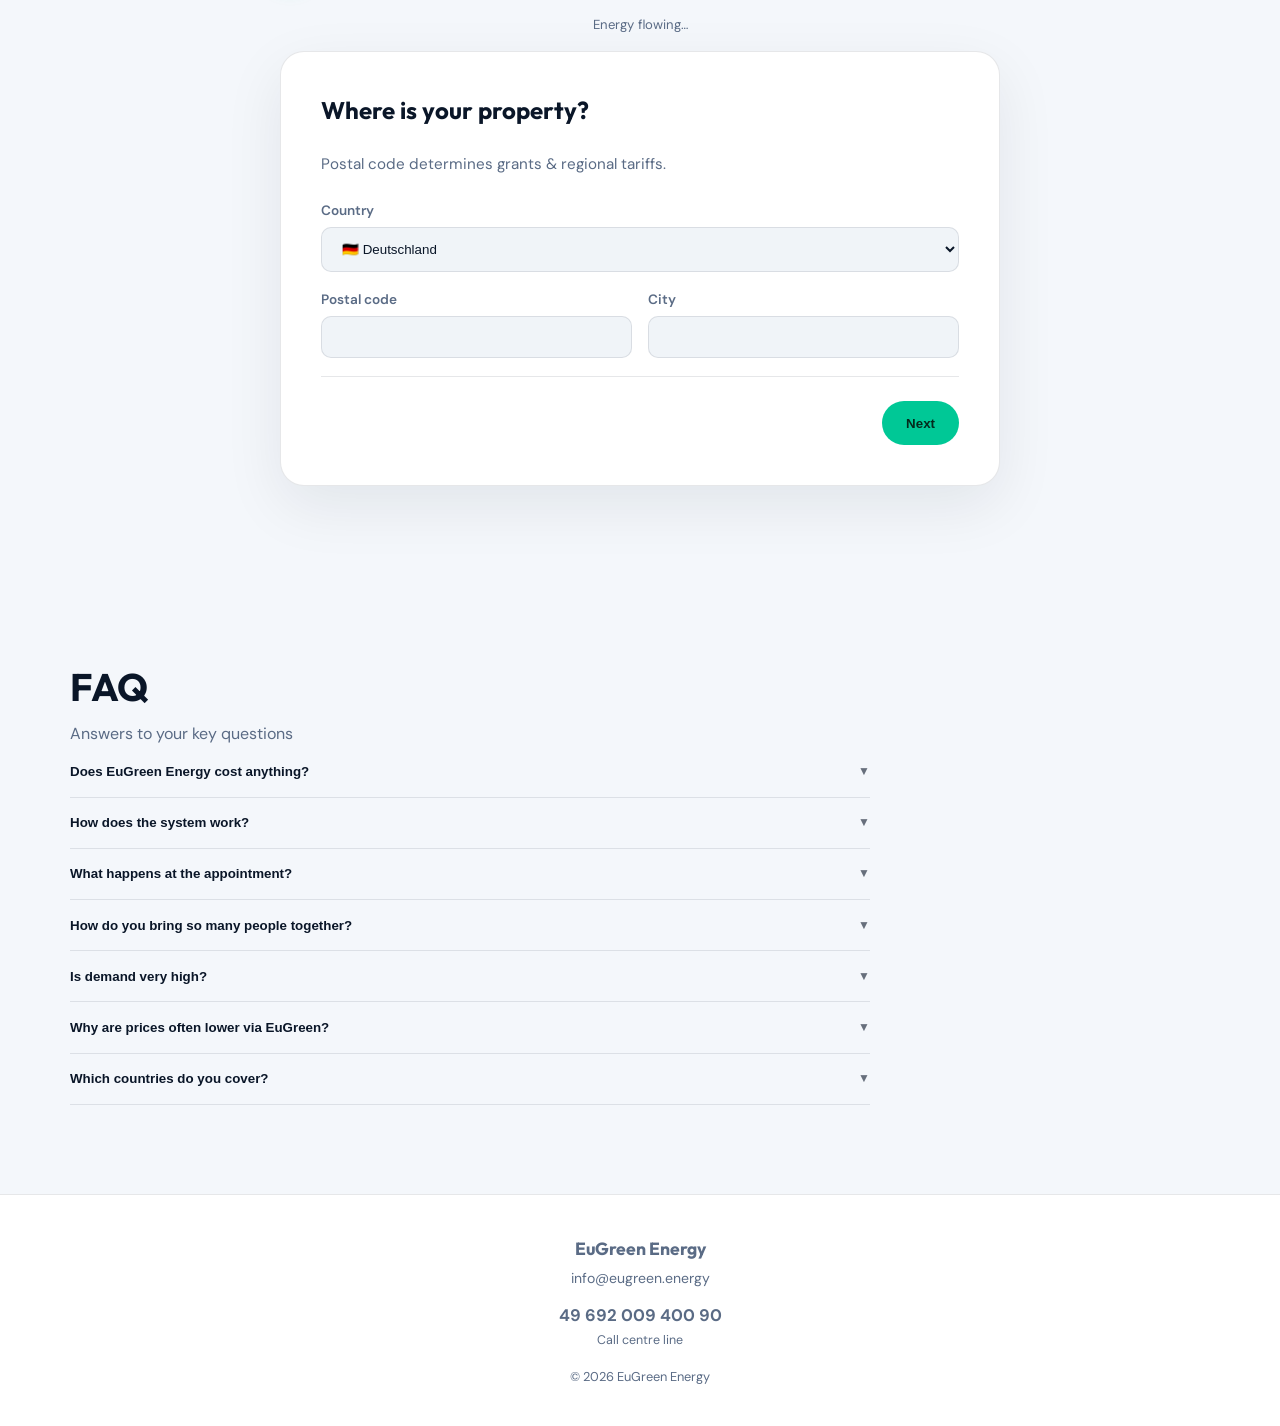
==== commit be27b16e: "index.html" ====
--- a/index.html
+++ b/index.html
@@ -298,7 +298,7 @@
         <strong>EuGreen Energy</strong>
         <p>info@eugreen.energy</p>
         <p class="footer-phone">
-          <a href="+498007543921">49 692 009 400 90</a>
+          <a href="">49 692 009 400 90</a>
           <span class="footer-callcenter" data-i18n="footer_callcenter">Callcenter-Hotline</span>
         </p>
       </div>
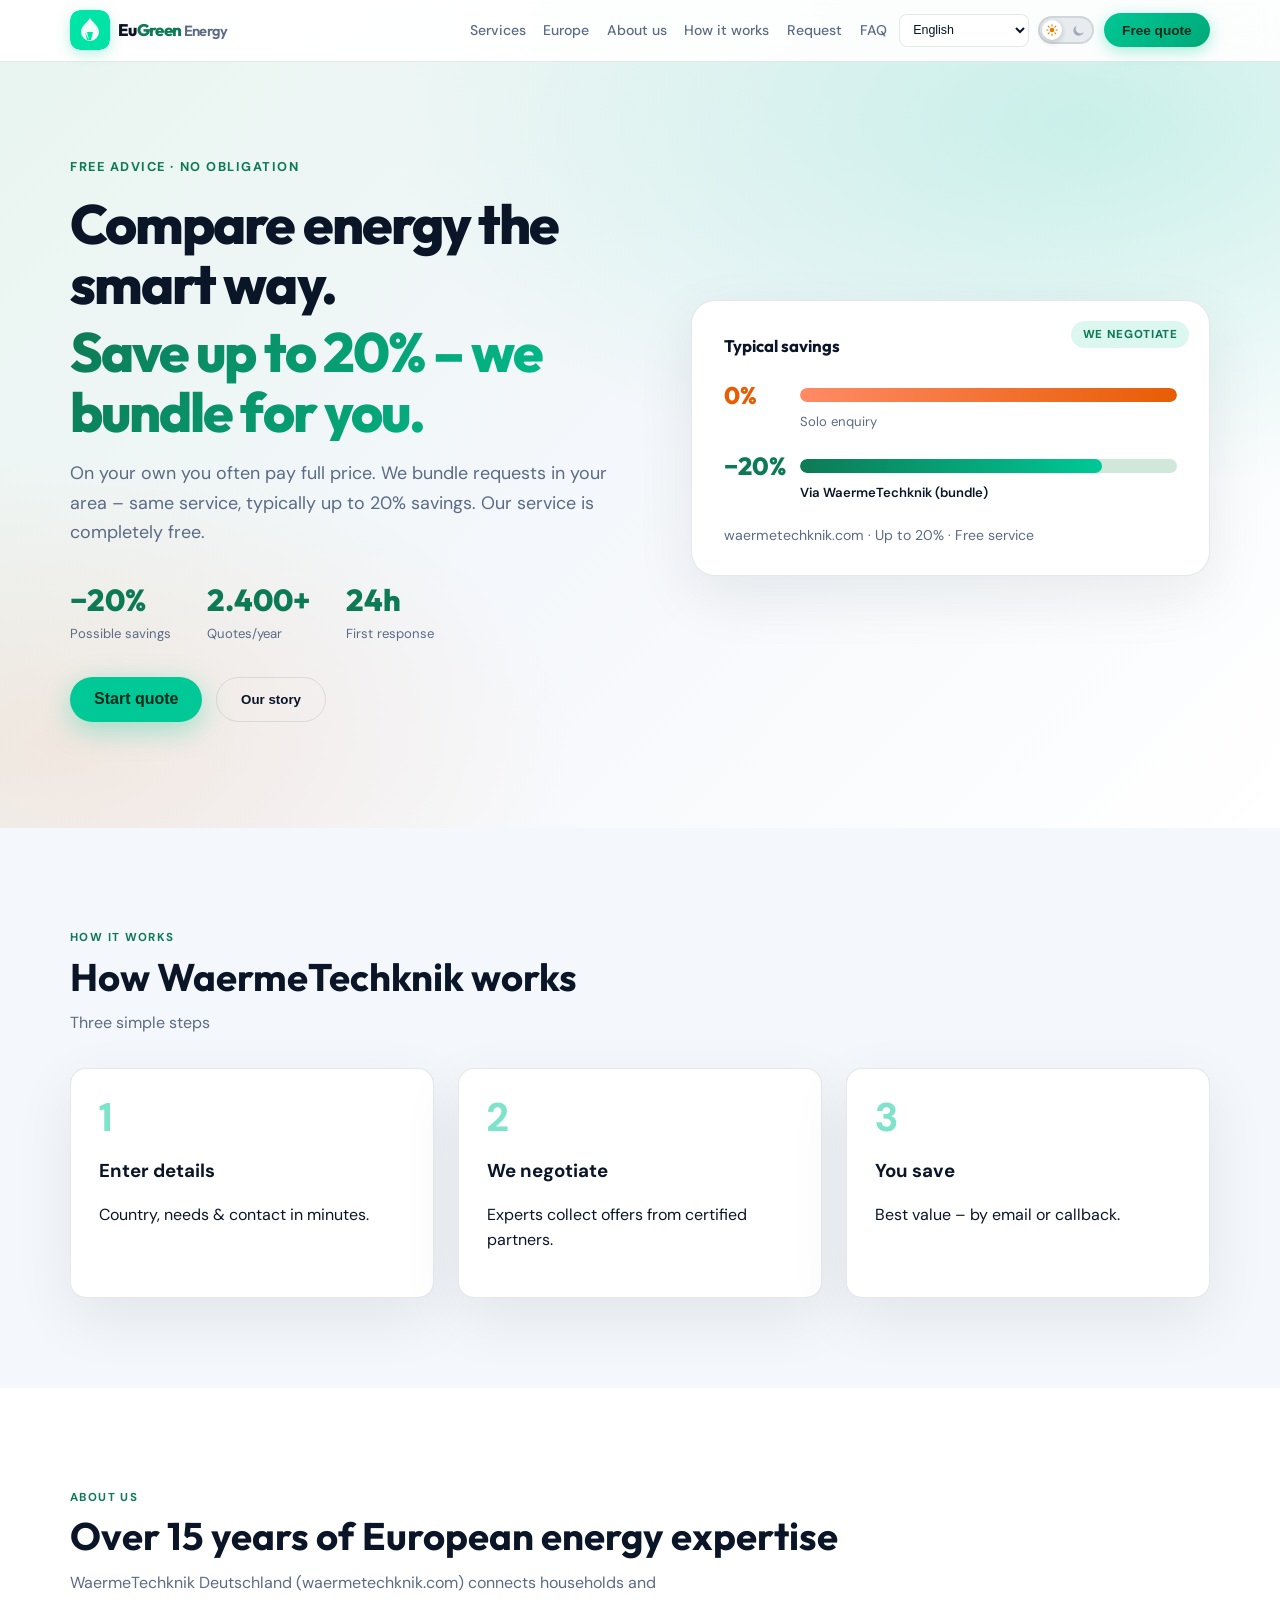
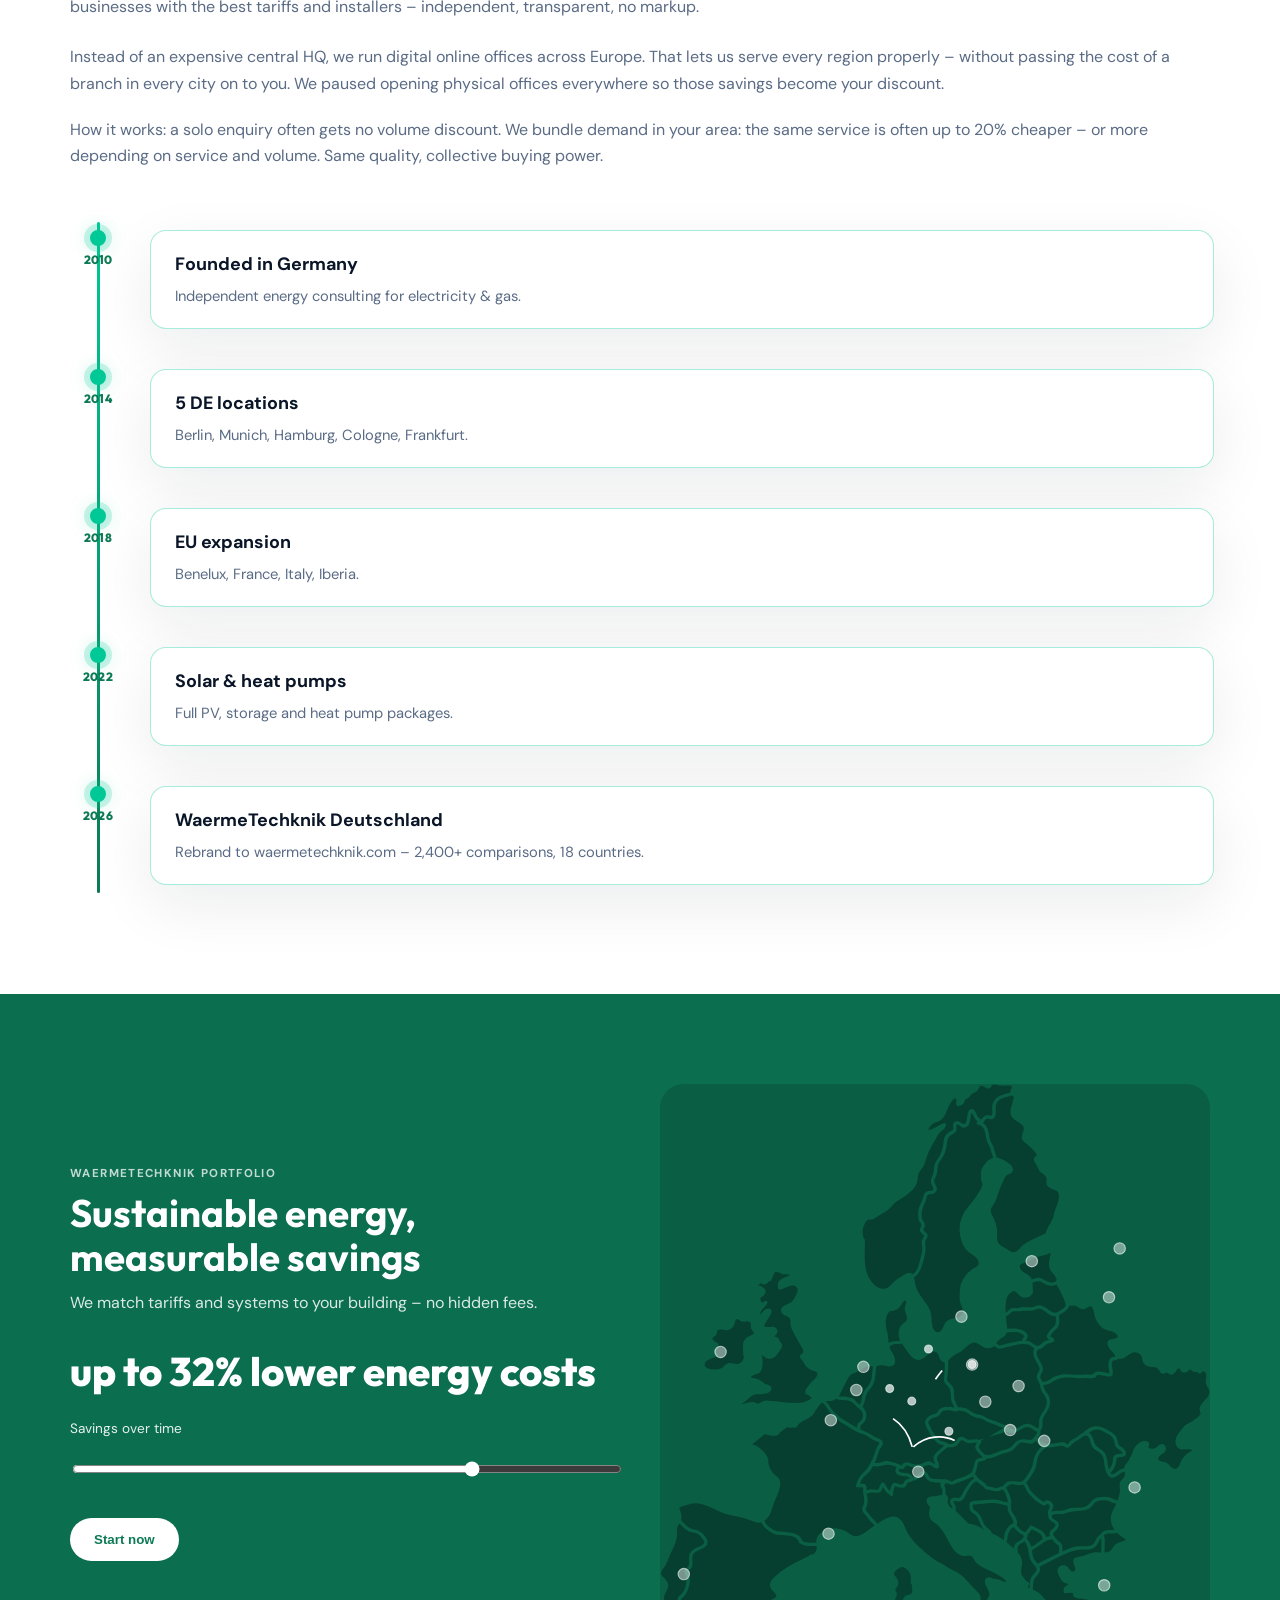
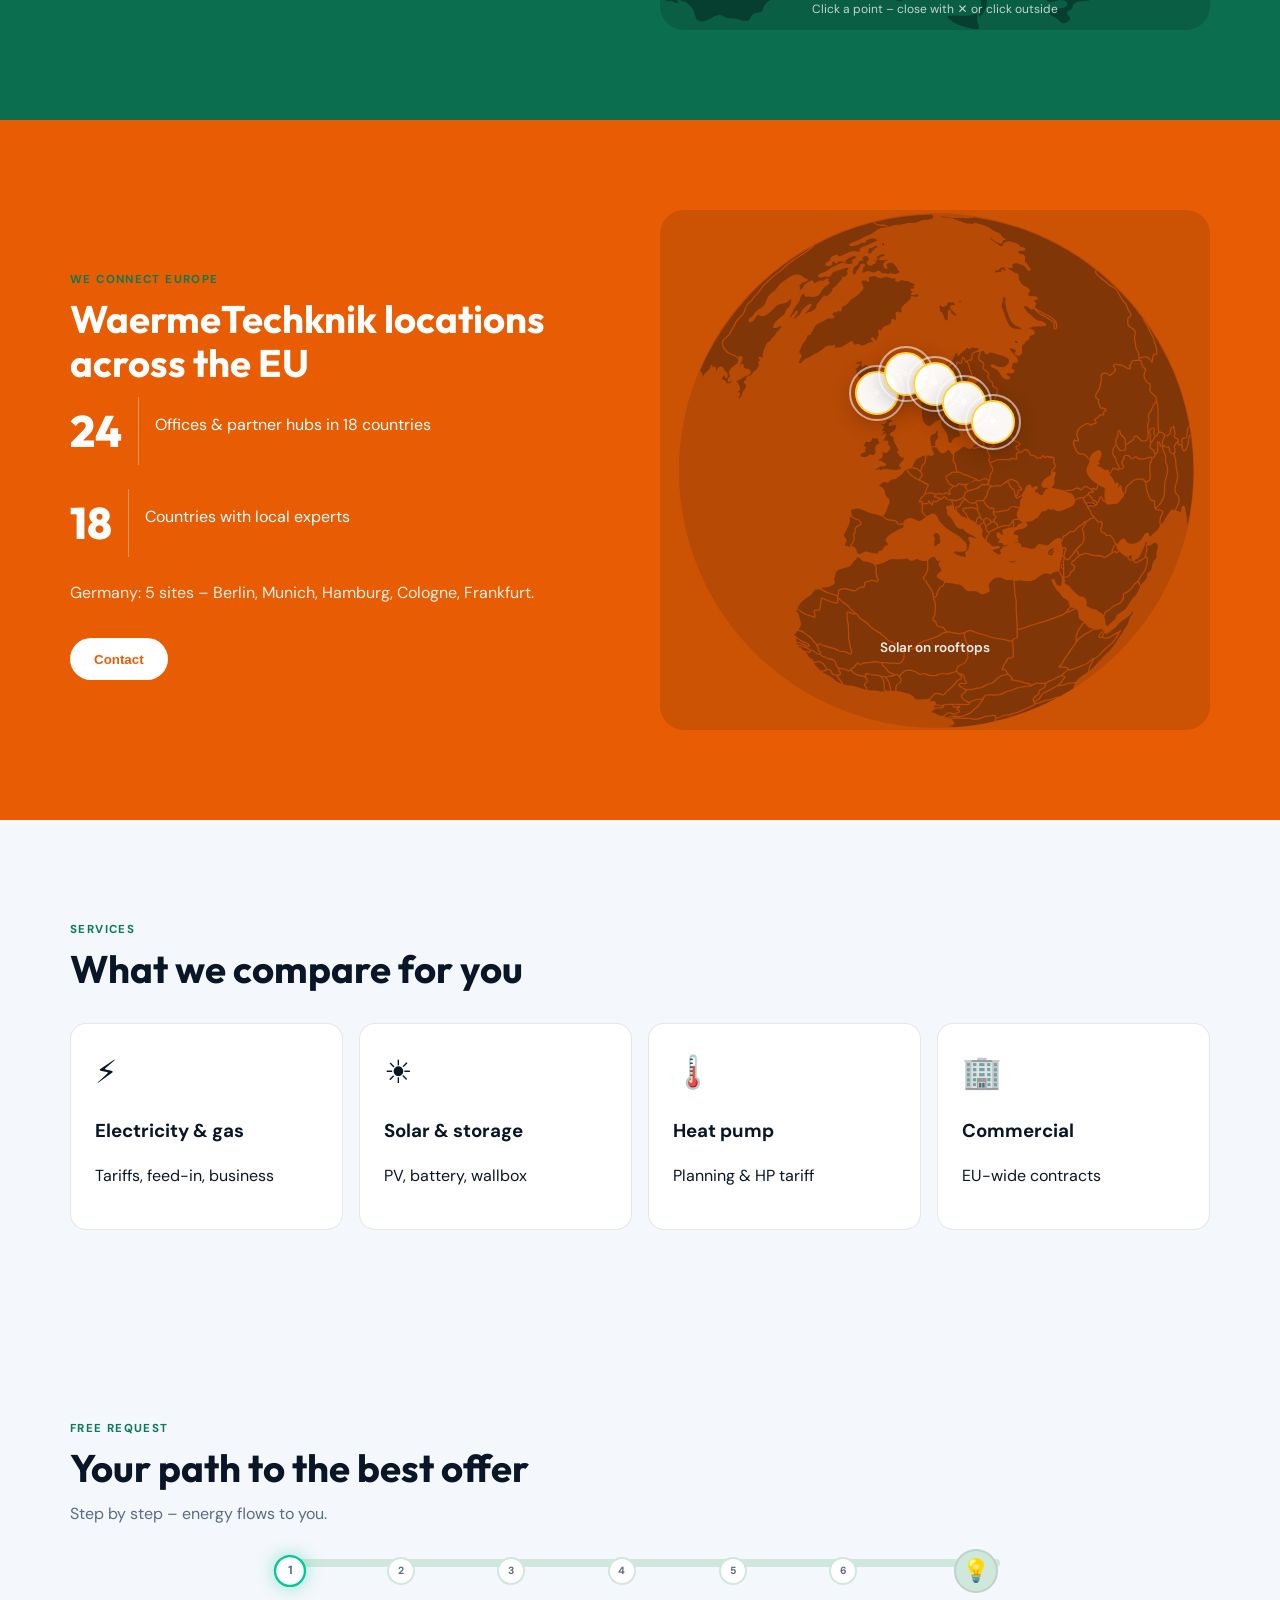
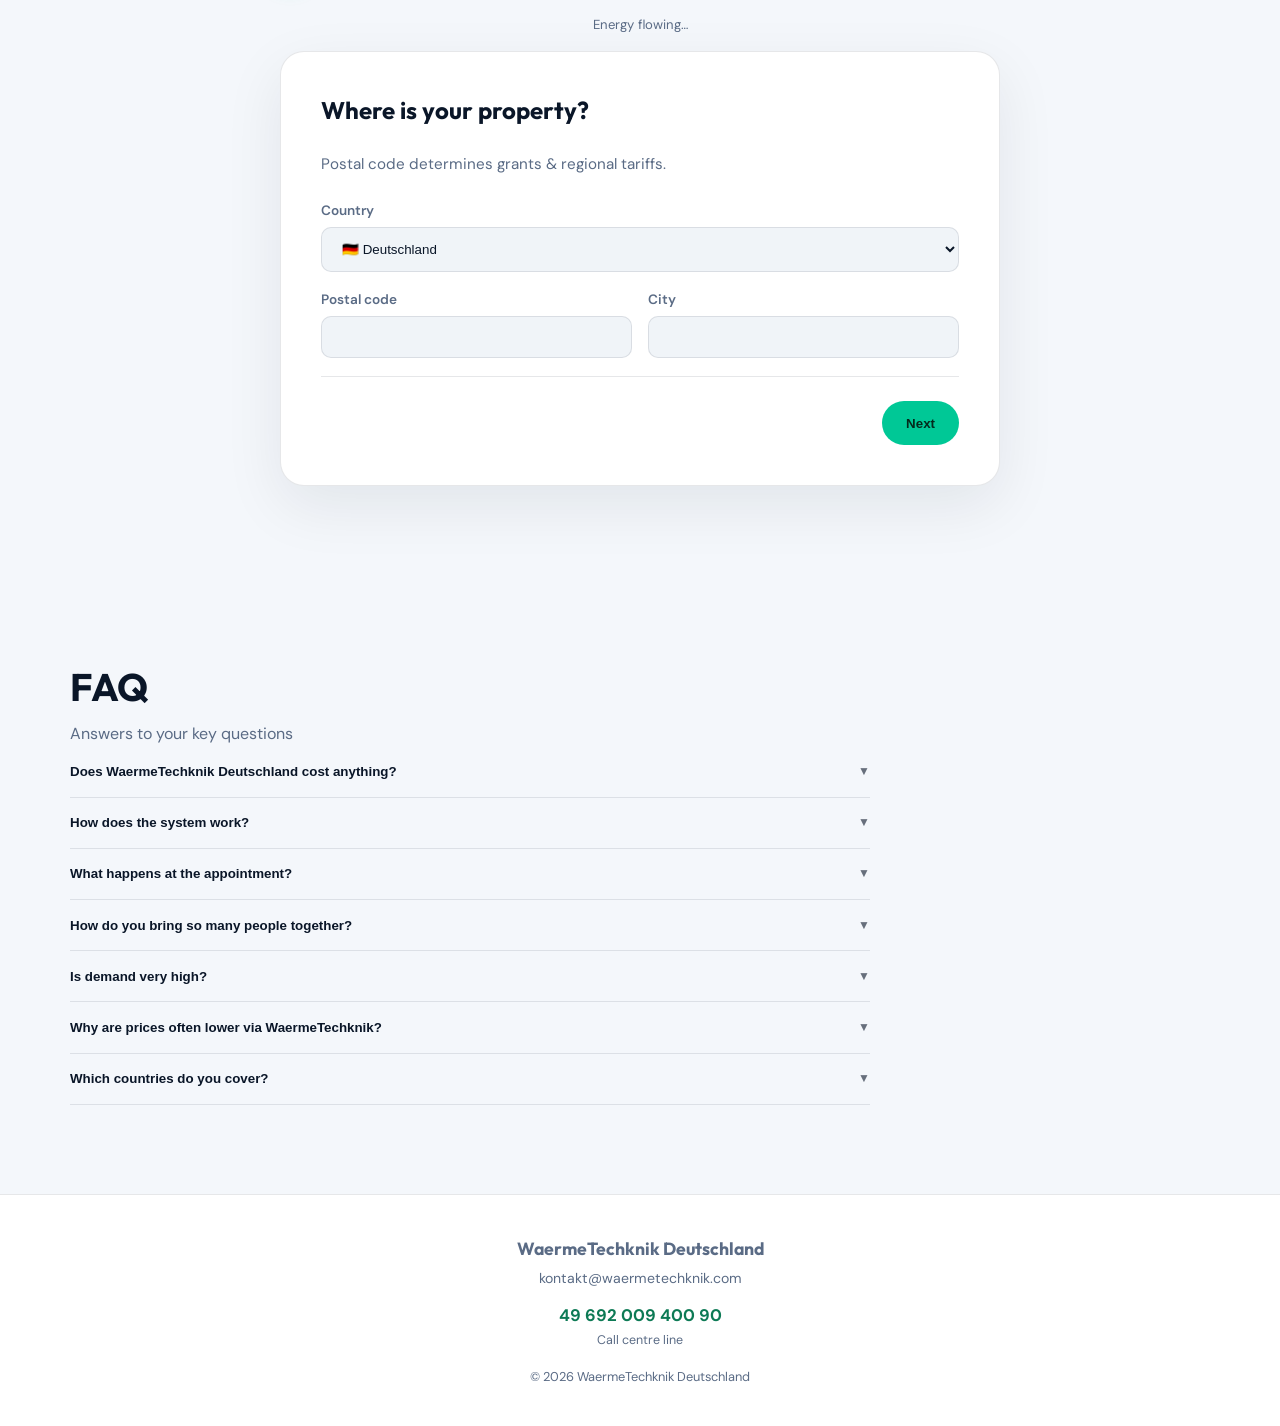
==== commit 7d5dc26a: "Rebrand site to WaermeTechknik Deutschland with updated contact details. Replace EuGreen copy across" ====
--- a/index.html
+++ b/index.html
@@ -3,8 +3,8 @@
 <head>
   <meta charset="UTF-8" />
   <meta name="viewport" content="width=device-width, initial-scale=1.0" />
-  <meta name="description" content="EuGreen Energy – eugreen.energy" />
-  <title>EuGreen Energy | eugreen.energy</title>
+  <meta name="description" content="WaermeTechknik Deutschland – waermetechknik.com" />
+  <title>WaermeTechknik Deutschland | waermetechknik.com</title>
   <link rel="preconnect" href="https://fonts.googleapis.com" />
   <link rel="preconnect" href="https://fonts.gstatic.com" crossorigin />
   <link href="https://fonts.googleapis.com/css2?family=DM+Sans:opsz,wght@9..40,400;9..40,600;9..40,700&family=Outfit:wght@600;700;800&display=swap" rel="stylesheet" />
@@ -14,7 +14,7 @@
 
   <header class="topbar">
     <div class="container topbar-inner">
-      <button type="button" class="nav-logo scroll-top" aria-label="EuGreen Energy">
+      <button type="button" class="nav-logo scroll-top" aria-label="WaermeTechknik Deutschland">
         <span class="logo-mark" aria-hidden="true">
         <svg class="logo-svg" width="40" height="40" viewBox="0 0 40 40">
           <defs><linearGradient id="logoGrad" x1="0" y1="0" x2="40" y2="40"><stop offset="0%" stop-color="#00e5a8"/><stop offset="100%" stop-color="#0b6e4f"/></linearGradient></defs>
@@ -80,9 +80,9 @@
           <div class="savings-row savings-row-accent">
             <span class="savings-val savings-val-bundle">−20%</span>
             <div class="savings-track"><span class="savings-fill savings-fill-bundle"></span></div>
-            <span class="savings-label" data-i18n="save_bundle">Mit EuGreen (Bündel)</span>
-          </div>
-          <p class="savings-note" data-i18n="save_note">eugreen.energy · Bis zu 20&nbsp;% · Service kostenfrei</p>
+            <span class="savings-label" data-i18n="save_bundle">Mit WaermeTechknik (Bündel)</span>
+          </div>
+          <p class="savings-note" data-i18n="save_note">waermetechknik.com · Bis zu 20&nbsp;% · Service kostenfrei</p>
         </aside>
       </div>
     </section>
@@ -90,7 +90,7 @@
     <section class="section" id="ablauf">
       <div class="container">
         <p class="section-label" data-i18n="nav_how">Ablauf</p>
-        <h2 class="section-title" data-i18n="how_title">So funktioniert EuGreen</h2>
+        <h2 class="section-title" data-i18n="how_title">So funktioniert WaermeTechknik</h2>
         <p class="section-lead" data-i18n="how_sub">Drei einfache Schritte</p>
         <div class="how-grid">
           <div class="how-card"><div class="num">1</div><h3 data-i18n="how1_t">Daten eingeben</h3><p data-i18n="how1_d">Land, Bedarf & Kontakt.</p></div>
@@ -104,7 +104,7 @@
       <div class="container">
         <p class="section-label" data-i18n="about_label">Über uns</p>
         <h2 class="section-title" data-i18n="about_title">Seit über 15 Jahren Energie europäisch denken</h2>
-        <p class="section-lead" data-i18n="about_lead">EuGreen Energy verbindet Verbraucher mit den besten Tarifen – ohne Aufschlag.</p>
+        <p class="section-lead" data-i18n="about_lead">WaermeTechknik Deutschland verbindet Verbraucher mit den besten Tarifen – ohne Aufschlag.</p>
         <div class="about-copy">
           <p data-i18n="about_online"></p>
           <p data-i18n="about_bundle"></p>
@@ -116,7 +116,7 @@
     <section class="band-green section">
       <div class="container band-grid">
         <div>
-          <p class="section-label" data-i18n="green_label">EuGreen Portfolio</p>
+          <p class="section-label" data-i18n="green_label">WaermeTechknik Portfolio</p>
           <h2 class="section-title" style="color:#fff" data-i18n="green_title">Nachhaltige Energie mit messbarer Ersparnis</h2>
           <p class="text-muted section-lead" data-i18n="green_lead">Ohne versteckte Kosten.</p>
           <p style="font-family:var(--font-display);font-size:2.5rem;font-weight:800;margin:1.5rem 0 0">
@@ -143,7 +143,7 @@
       <div class="container band-grid">
         <div>
           <p class="section-label" data-i18n="orange_label">Wir verbinden Europa</p>
-          <h2 class="section-title" style="color:#fff" data-i18n="orange_title">EuGreen-Standorte in der EU</h2>
+          <h2 class="section-title" style="color:#fff" data-i18n="orange_title">WaermeTechknik-Standorte in der EU</h2>
           <div class="office-stat">
             <div class="office-stat-num">24</div>
             <div class="office-stat-divider"></div>
@@ -162,8 +162,8 @@
           <div id="globe-fx" class="globe-fx"></div>
           <p class="globe-phase" id="globe-phase-label"></p>
           <div class="globe-brand" id="globe-brand">
-            <span class="globe-brand-name">EuGreen Energy</span>
-            <small>eugreen.energy</small>
+            <span class="globe-brand-name">WaermeTechknik Deutschland</span>
+            <small>waermetechknik.com</small>
           </div>
         </div>
       </div>
@@ -202,7 +202,7 @@
           <p id="bulb-label" style="text-align:center;font-size:0.82rem;color:var(--text-muted);margin:-1rem 0 1rem" data-i18n="bulb_charge">Energie fließt…</p>
 
           <form id="eugreen-form" class="wizard-card" data-wix-form="EuGreenLeads">
-            <input type="hidden" name="brand" value="EuGreen Energy" />
+            <input type="hidden" name="brand" value="WaermeTechknik Deutschland" />
             <input type="hidden" id="field-country" name="country" />
 
             <div class="wizard-step active" data-step="0">
@@ -295,15 +295,15 @@
   <footer class="footer">
     <div class="container footer-inner">
       <div class="footer-brand">
-        <strong>EuGreen Energy</strong>
-        <p>info@eugreen.energy</p>
+        <strong>WaermeTechknik Deutschland</strong>
+        <p>kontakt@waermetechknik.com</p>
         <p class="footer-phone">
-          <a href="">49 692 009 400 90</a>
+<span class="footer-phone-num">49 692 009 400 90</span>
           <span class="footer-callcenter" data-i18n="footer_callcenter">Callcenter-Hotline</span>
         </p>
       </div>
     </div>
-    <div class="container footer-copy">© 2026 EuGreen Energy</div>
+    <div class="container footer-copy">© 2026 WaermeTechknik Deutschland</div>
   </footer>
 
   <div id="success-modal" class="modal-overlay">
--- a/css/styles.css
+++ b/css/styles.css
@@ -1,4 +1,4 @@
-/* EuGreen Energy – eugreen.energy | Light default + dark + multi-step form */
+/* WaermeTechknik Deutschland – waermetechknik.com | Light default + dark + multi-step form */
 :root,
 [data-theme="light"] {
   --bg: #f4f7fb;
@@ -596,8 +596,8 @@
 .footer-brand strong { font-family: var(--font-display); font-size: 1.1rem; }
 .footer-brand p { margin: 0.35rem 0 0; color: var(--text-muted); }
 .footer-phone { margin-top: 0.75rem !important; }
-.footer-phone a { color: var(--green); font-weight: 700; font-size: 1.05rem; text-decoration: none; }
-[data-theme="dark"] .footer-phone a { color: var(--green-bright); }
+.footer-phone-num { color: var(--green); font-weight: 700; font-size: 1.05rem; }
+[data-theme="dark"] .footer-phone-num { color: var(--green-bright); }
 .footer-callcenter {
   display: block; font-size: 0.78rem; color: var(--text-muted); margin-top: 0.2rem;
 }
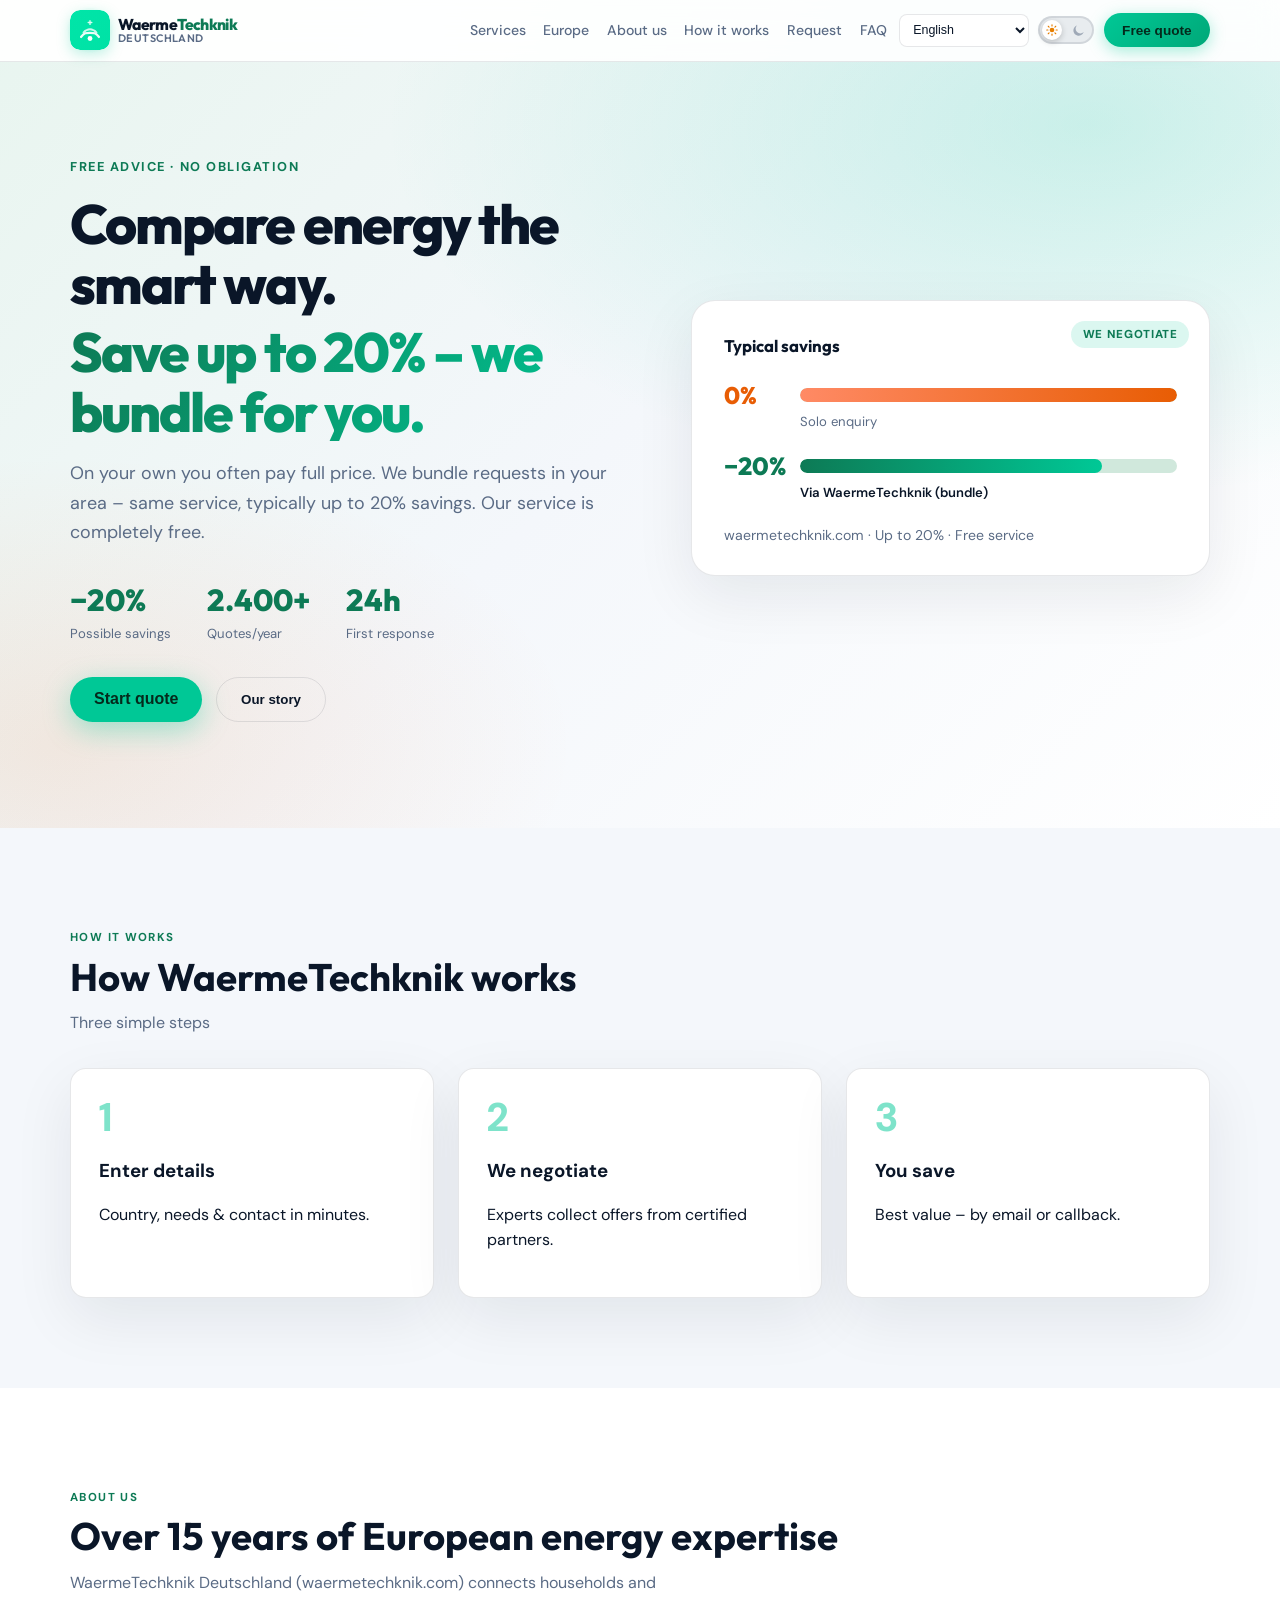
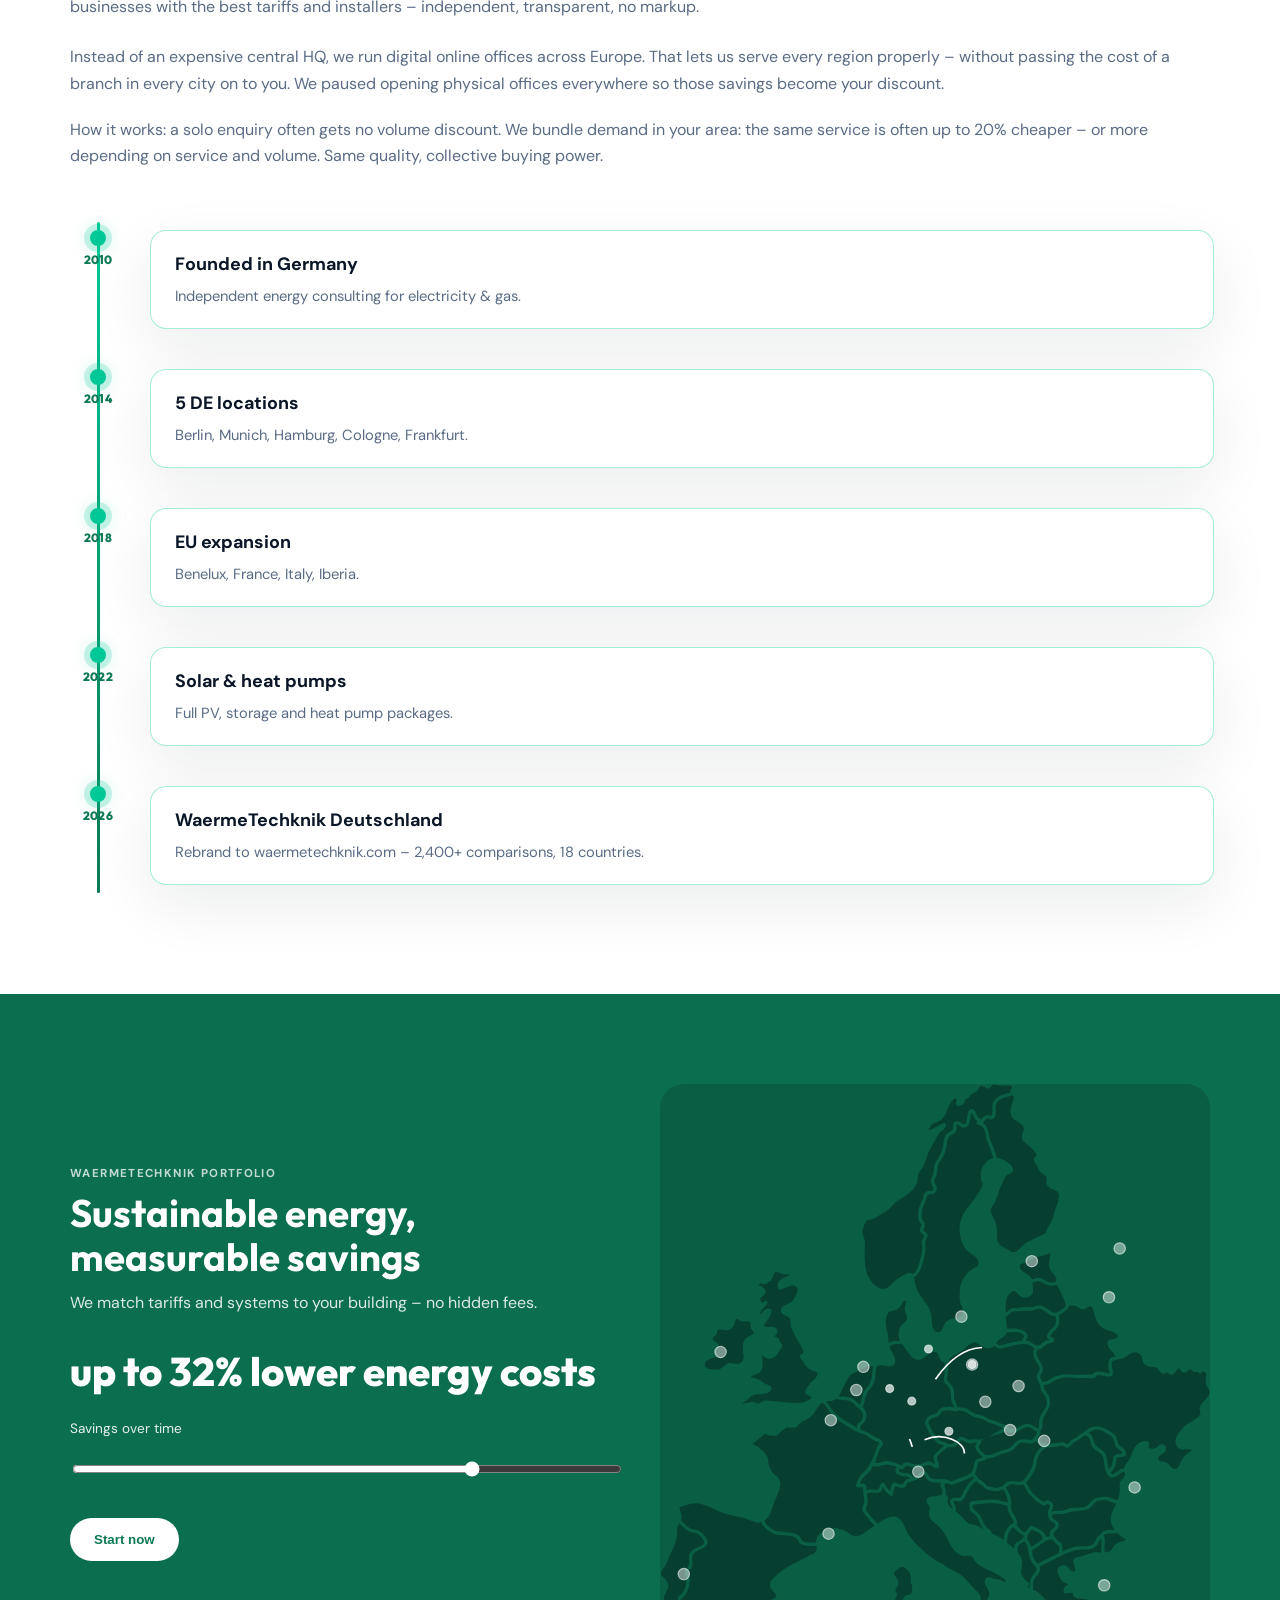
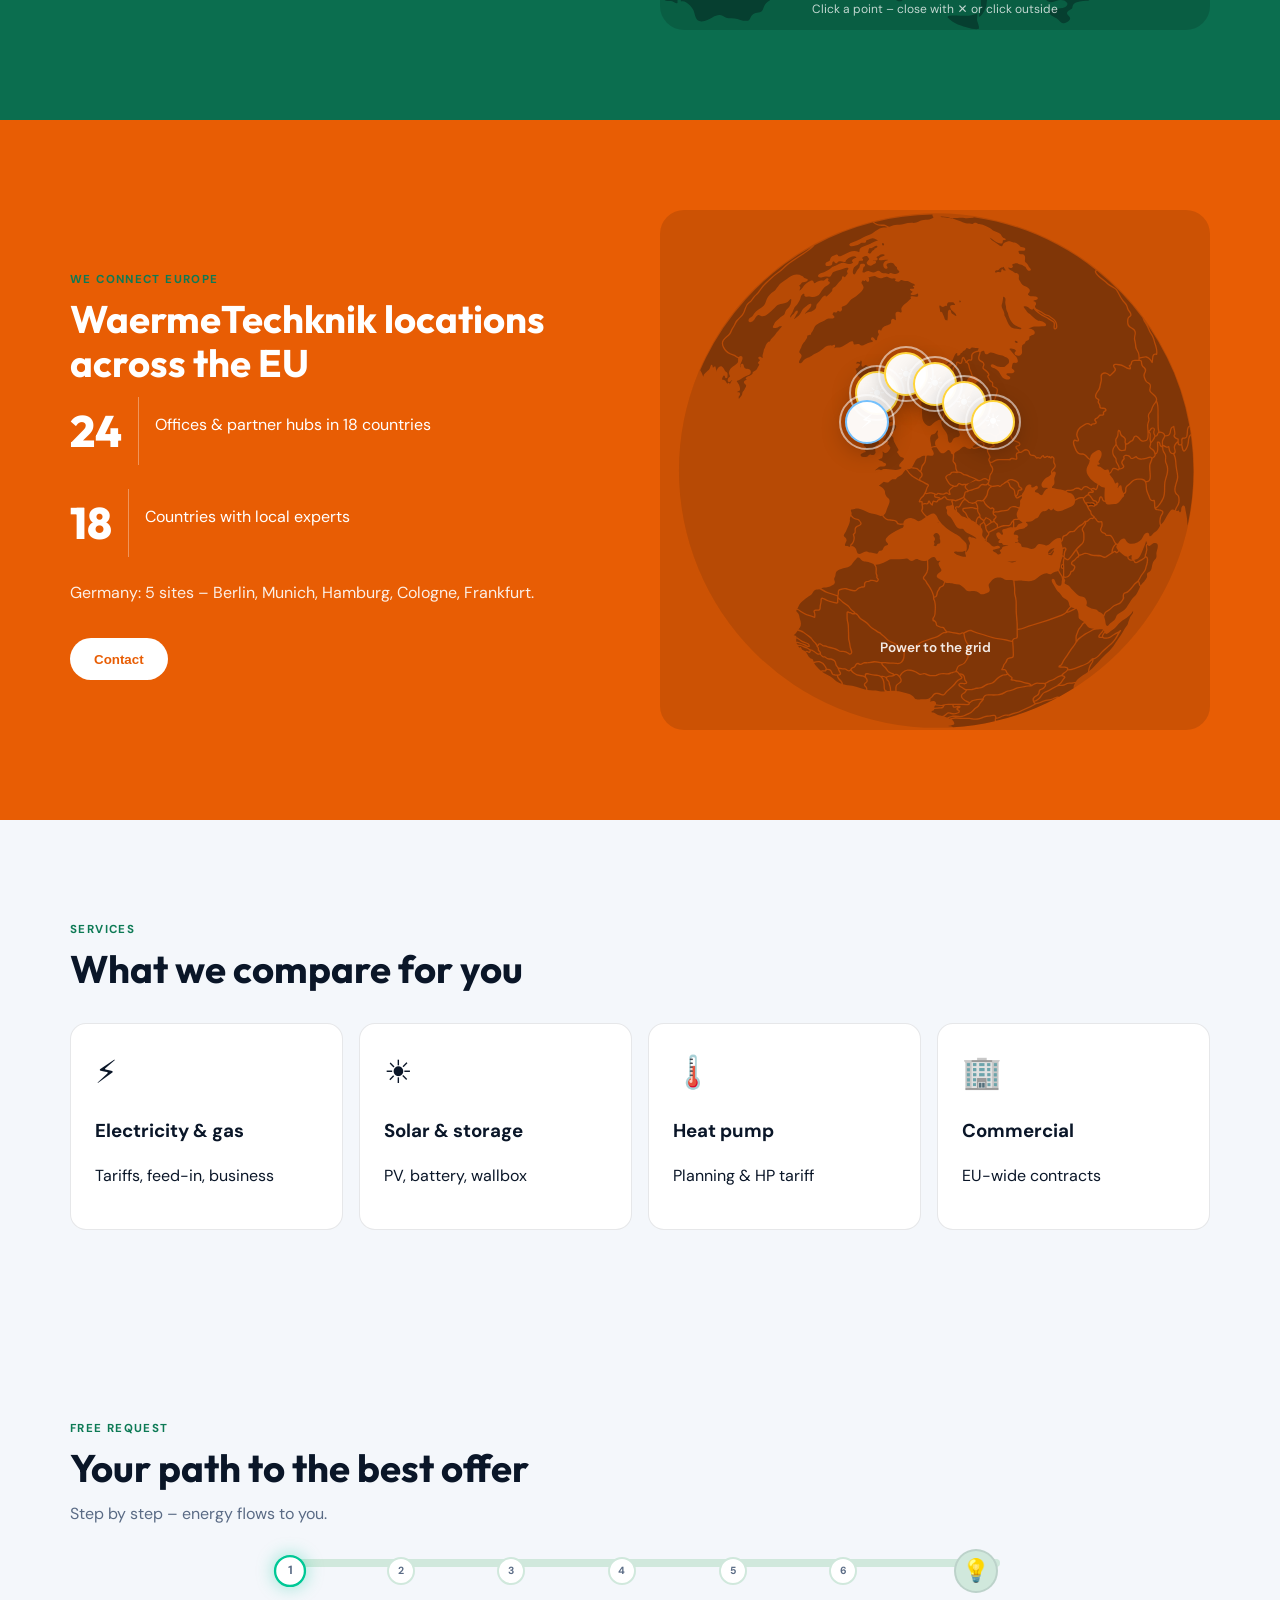
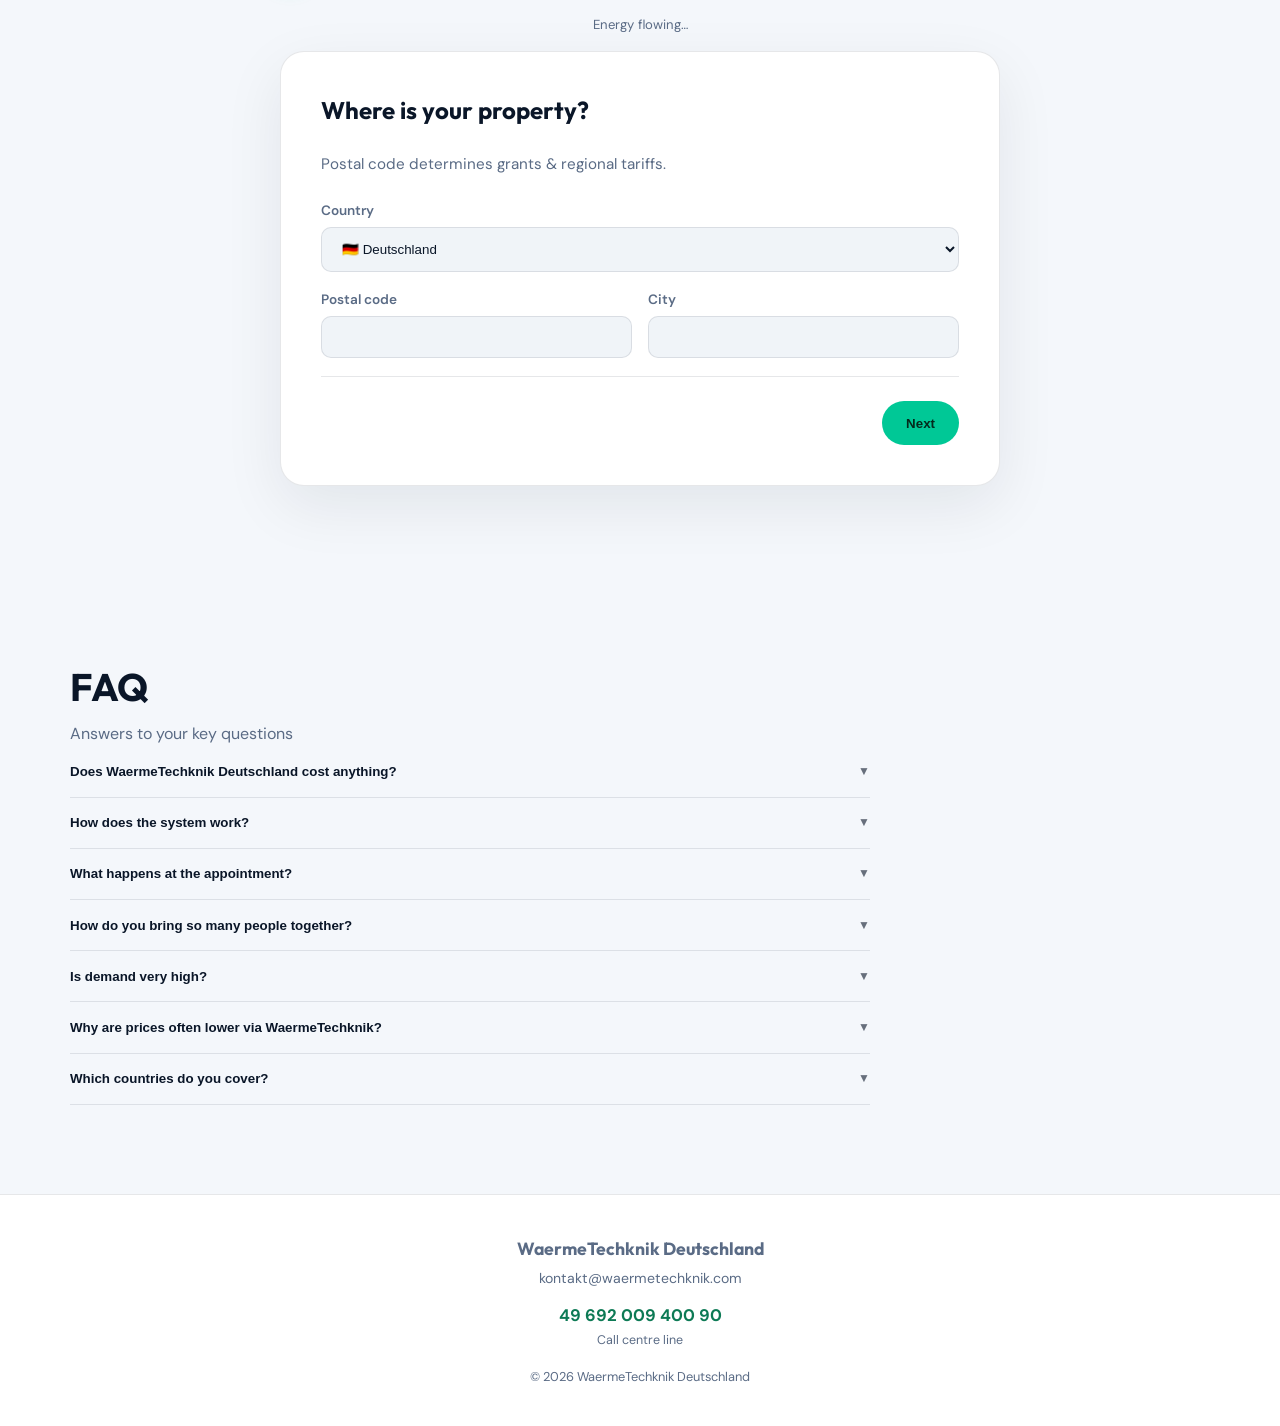
==== commit c0e1032a: "Update logo and wordmark for WaermeTechknik Deutschland. Replace the EuGreen leaf icon with a heat-t" ====
--- a/index.html
+++ b/index.html
@@ -16,14 +16,20 @@
     <div class="container topbar-inner">
       <button type="button" class="nav-logo scroll-top" aria-label="WaermeTechknik Deutschland">
         <span class="logo-mark" aria-hidden="true">
-        <svg class="logo-svg" width="40" height="40" viewBox="0 0 40 40">
+        <svg class="logo-svg" width="40" height="40" viewBox="0 0 40 40" aria-hidden="true">
           <defs><linearGradient id="logoGrad" x1="0" y1="0" x2="40" y2="40"><stop offset="0%" stop-color="#00e5a8"/><stop offset="100%" stop-color="#0b6e4f"/></linearGradient></defs>
           <rect width="40" height="40" rx="10" fill="url(#logoGrad)"/>
-          <path d="M20 8c-3 5-9 8-9 14a9 9 0 1 0 18 0c0-6-6-9-9-14z" fill="#fff" opacity=".95"/>
-          <path d="M17 22h6l-2 8h-4l-2-8 4 8z" fill="#00e5a8"/>
+          <path d="M11 27c3.2-4.2 5.2-4.2 9-4.2s5.8 0 9 4.2" stroke="#fff" stroke-width="2.2" stroke-linecap="round" fill="none" opacity=".92"/>
+          <path d="M13.5 22.5c2.6-3.2 4.1-3.2 6.5-3.2s3.9 0 6.5 3.2" stroke="#fff" stroke-width="1.9" stroke-linecap="round" fill="none" opacity=".78"/>
+          <path d="M16 18.5c2-2.4 3-2.4 4-2.4s2 .2 4 2.4" stroke="#00e5a8" stroke-width="1.7" stroke-linecap="round" fill="none"/>
+          <circle cx="20" cy="28.5" r="2.4" fill="#fff"/>
+          <path d="M18.2 12.5h3.6M20 10.8v3.6" stroke="#fff" stroke-width="1.4" stroke-linecap="round" opacity=".85"/>
         </svg>
         </span>
-        <span class="logo-wordmark"><span class="logo-eu">Eu</span><span class="logo-green">Green</span> <span class="logo-energy">Energy</span></span>
+        <span class="logo-wordmark">
+          <span class="logo-line1"><span class="logo-primary">Waerme</span><span class="logo-accent">Techknik</span></span>
+          <span class="logo-sub">Deutschland</span>
+        </span>
       </button>
       <button class="nav-toggle" type="button" aria-label="Menu">☰</button>
       <ul class="nav-links">
@@ -298,7 +304,7 @@
         <strong>WaermeTechknik Deutschland</strong>
         <p>kontakt@waermetechknik.com</p>
         <p class="footer-phone">
-<span class="footer-phone-num">49 692 009 400 90</span>
+          <span class="footer-phone-num">49 692 009 400 90</span>
           <span class="footer-callcenter" data-i18n="footer_callcenter">Callcenter-Hotline</span>
         </p>
       </div>
--- a/css/styles.css
+++ b/css/styles.css
@@ -100,13 +100,17 @@
   50% { opacity: 1; transform: scale(1.12); }
 }
 .logo-wordmark {
-  font-family: var(--font-display); font-weight: 800; font-size: 1.05rem;
-  letter-spacing: -0.04em; line-height: 1.1;
-}
-.logo-eu { color: var(--text); }
-.logo-green { color: var(--green); }
-[data-theme="dark"] .logo-green { color: var(--green-bright); }
-.logo-energy { color: var(--text-muted); font-weight: 600; font-size: 0.92rem; }
+  display: flex; flex-direction: column; gap: 0.05rem;
+  font-family: var(--font-display); font-weight: 800; font-size: 0.98rem;
+  letter-spacing: -0.04em; line-height: 1.05;
+}
+.logo-primary { color: var(--text); }
+.logo-accent { color: var(--green); }
+[data-theme="dark"] .logo-accent { color: var(--green-bright); }
+.logo-sub {
+  color: var(--text-muted); font-weight: 600; font-size: 0.68rem;
+  letter-spacing: 0.04em; text-transform: uppercase;
+}
 
 .topbar-controls { display: flex; align-items: center; gap: 0.6rem; flex-shrink: 0; }
 .topbar-select {
@@ -622,6 +626,8 @@
 @media (max-width: 900px) {
   .hero-grid, .band-grid { grid-template-columns: 1fr; }
   .how-grid { grid-template-columns: 1fr; }
+  .logo-wordmark { font-size: 0.88rem; }
+  .logo-sub { font-size: 0.62rem; }
   .nav-links { display: none; }
   .nav-toggle { display: block; }
   .topbar.open .nav-links {
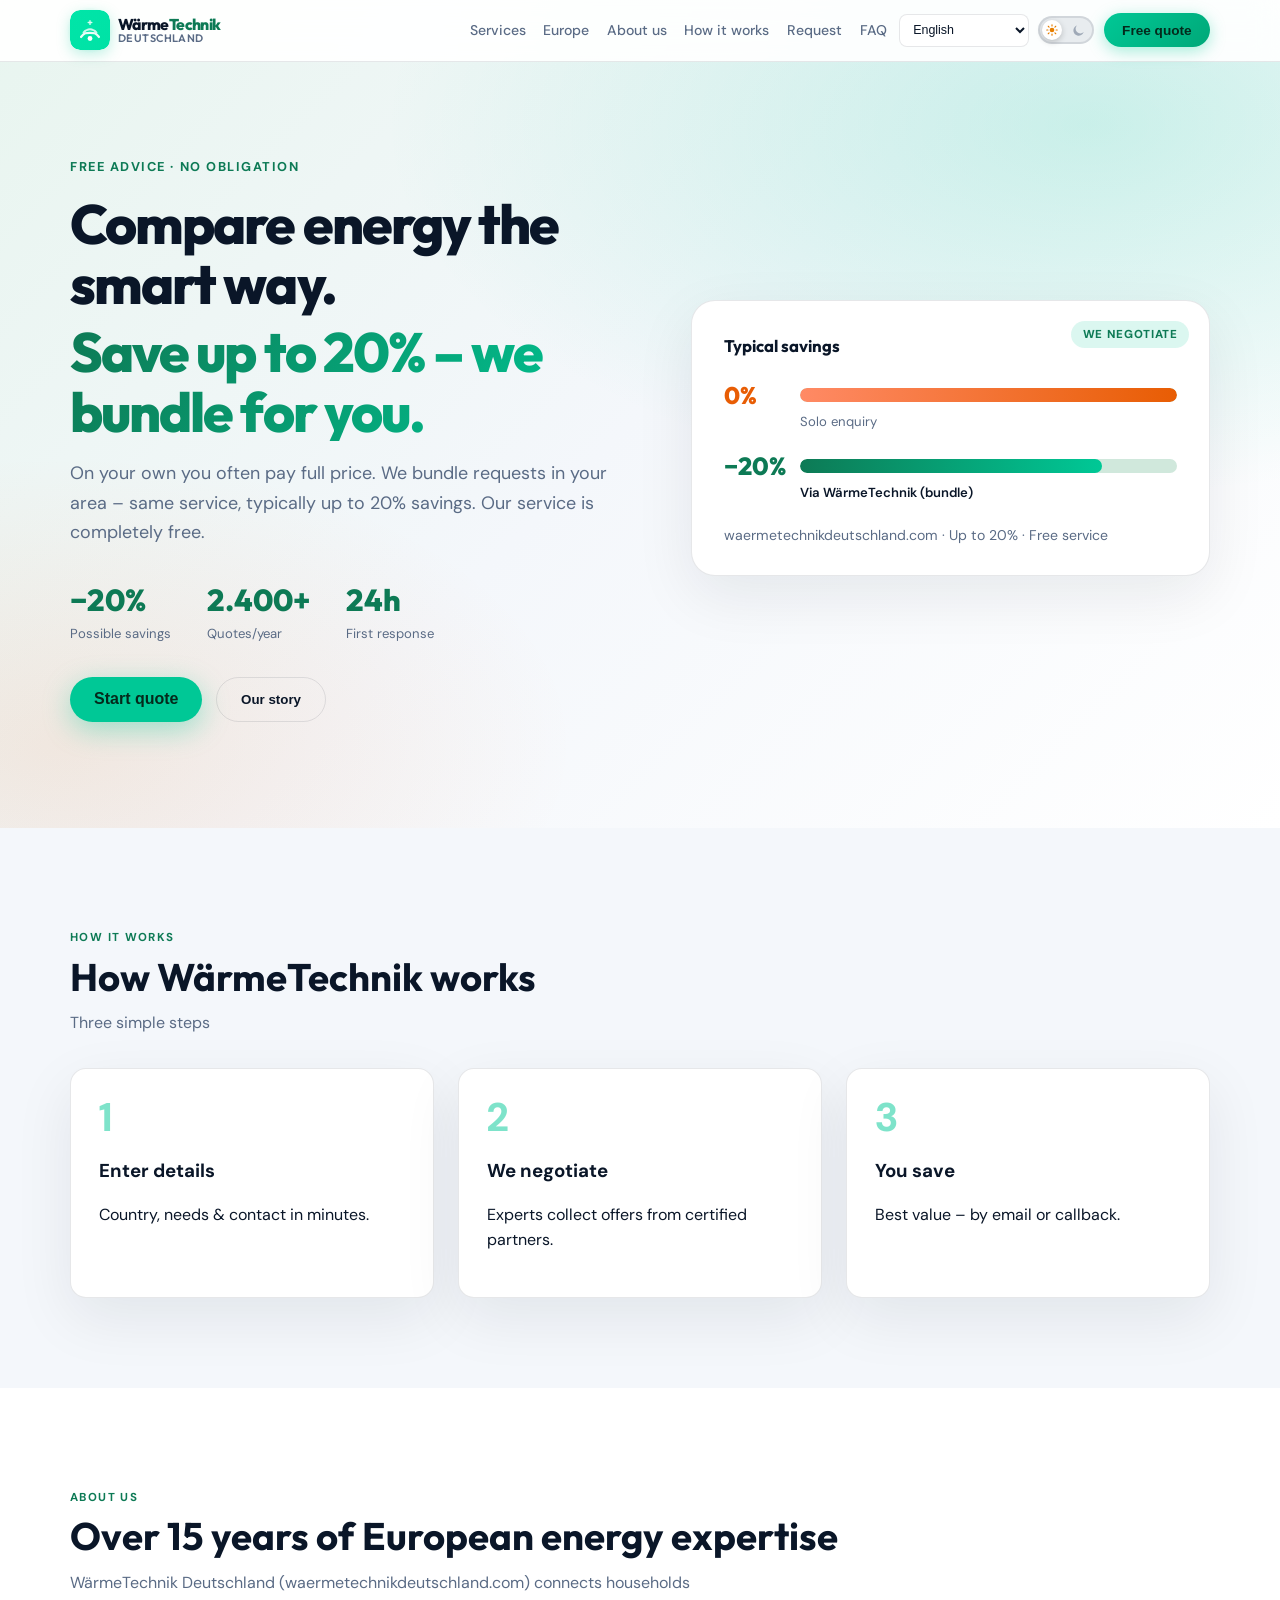
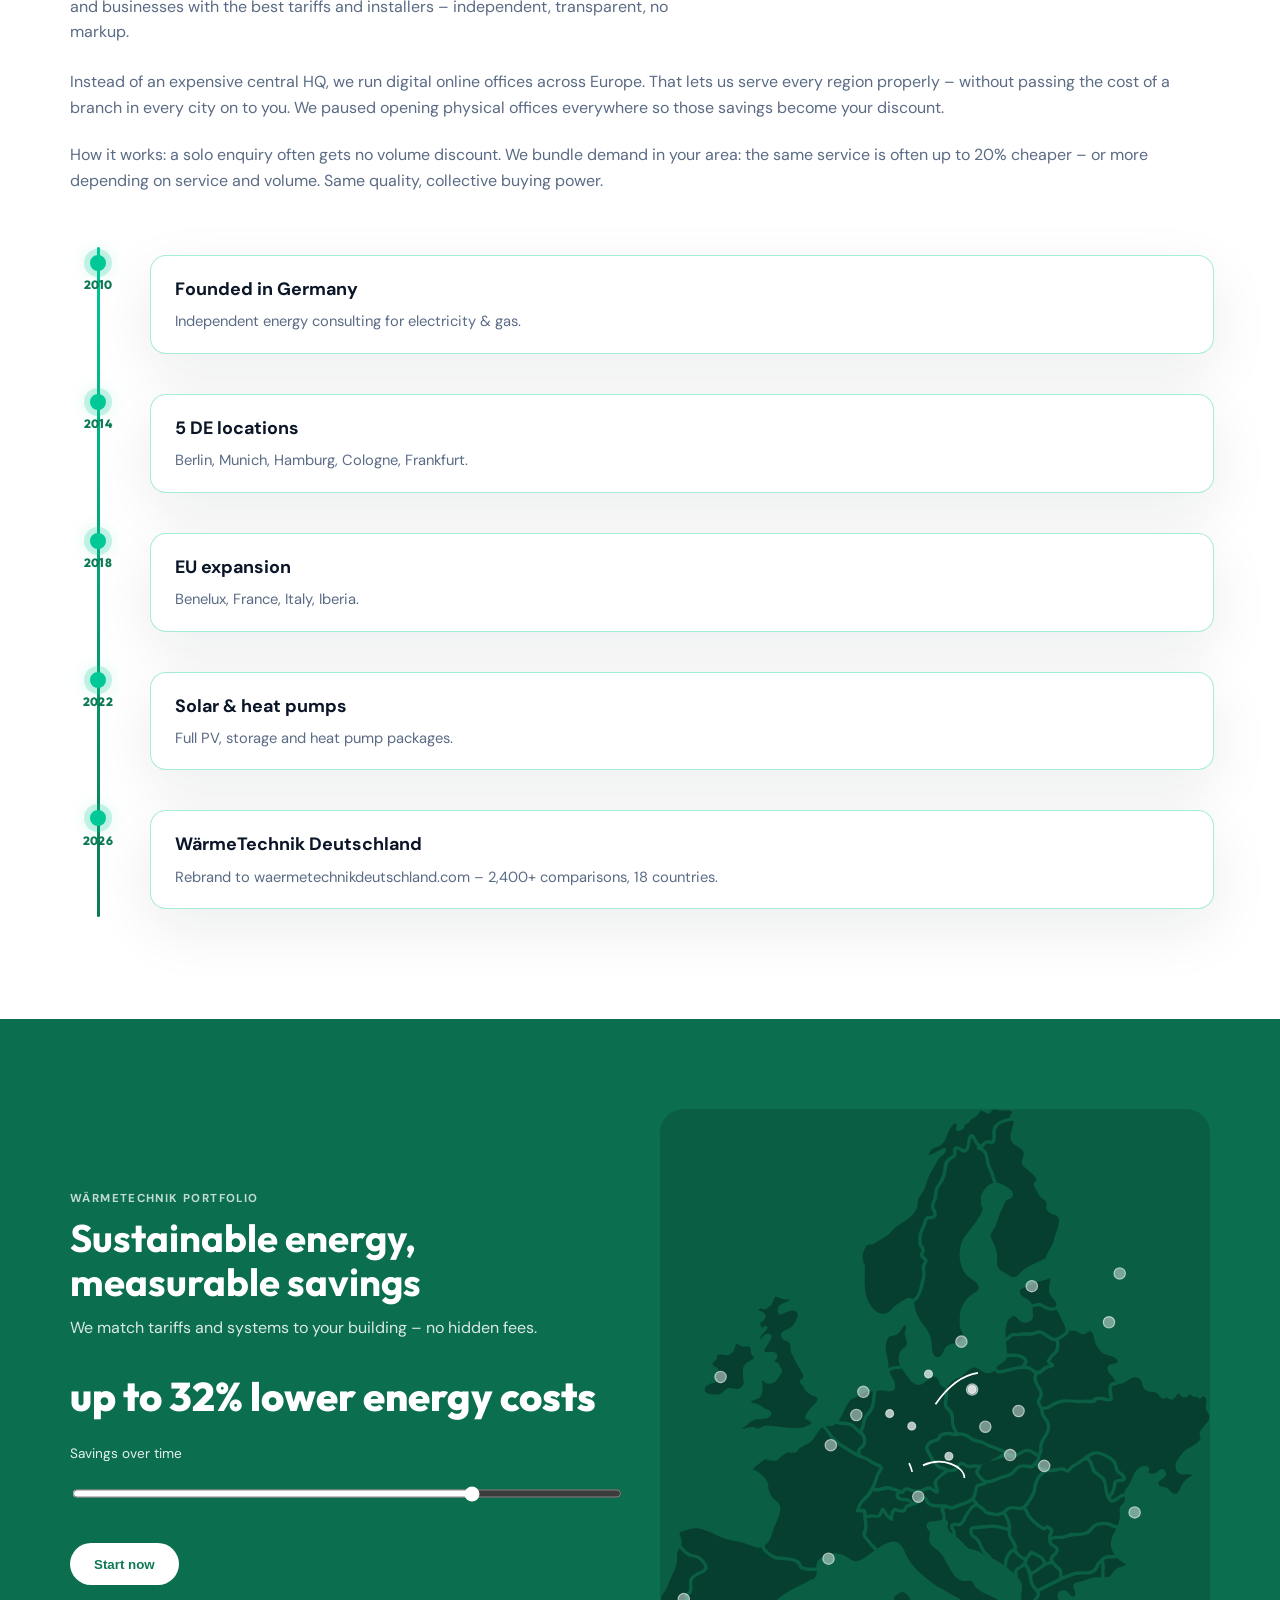
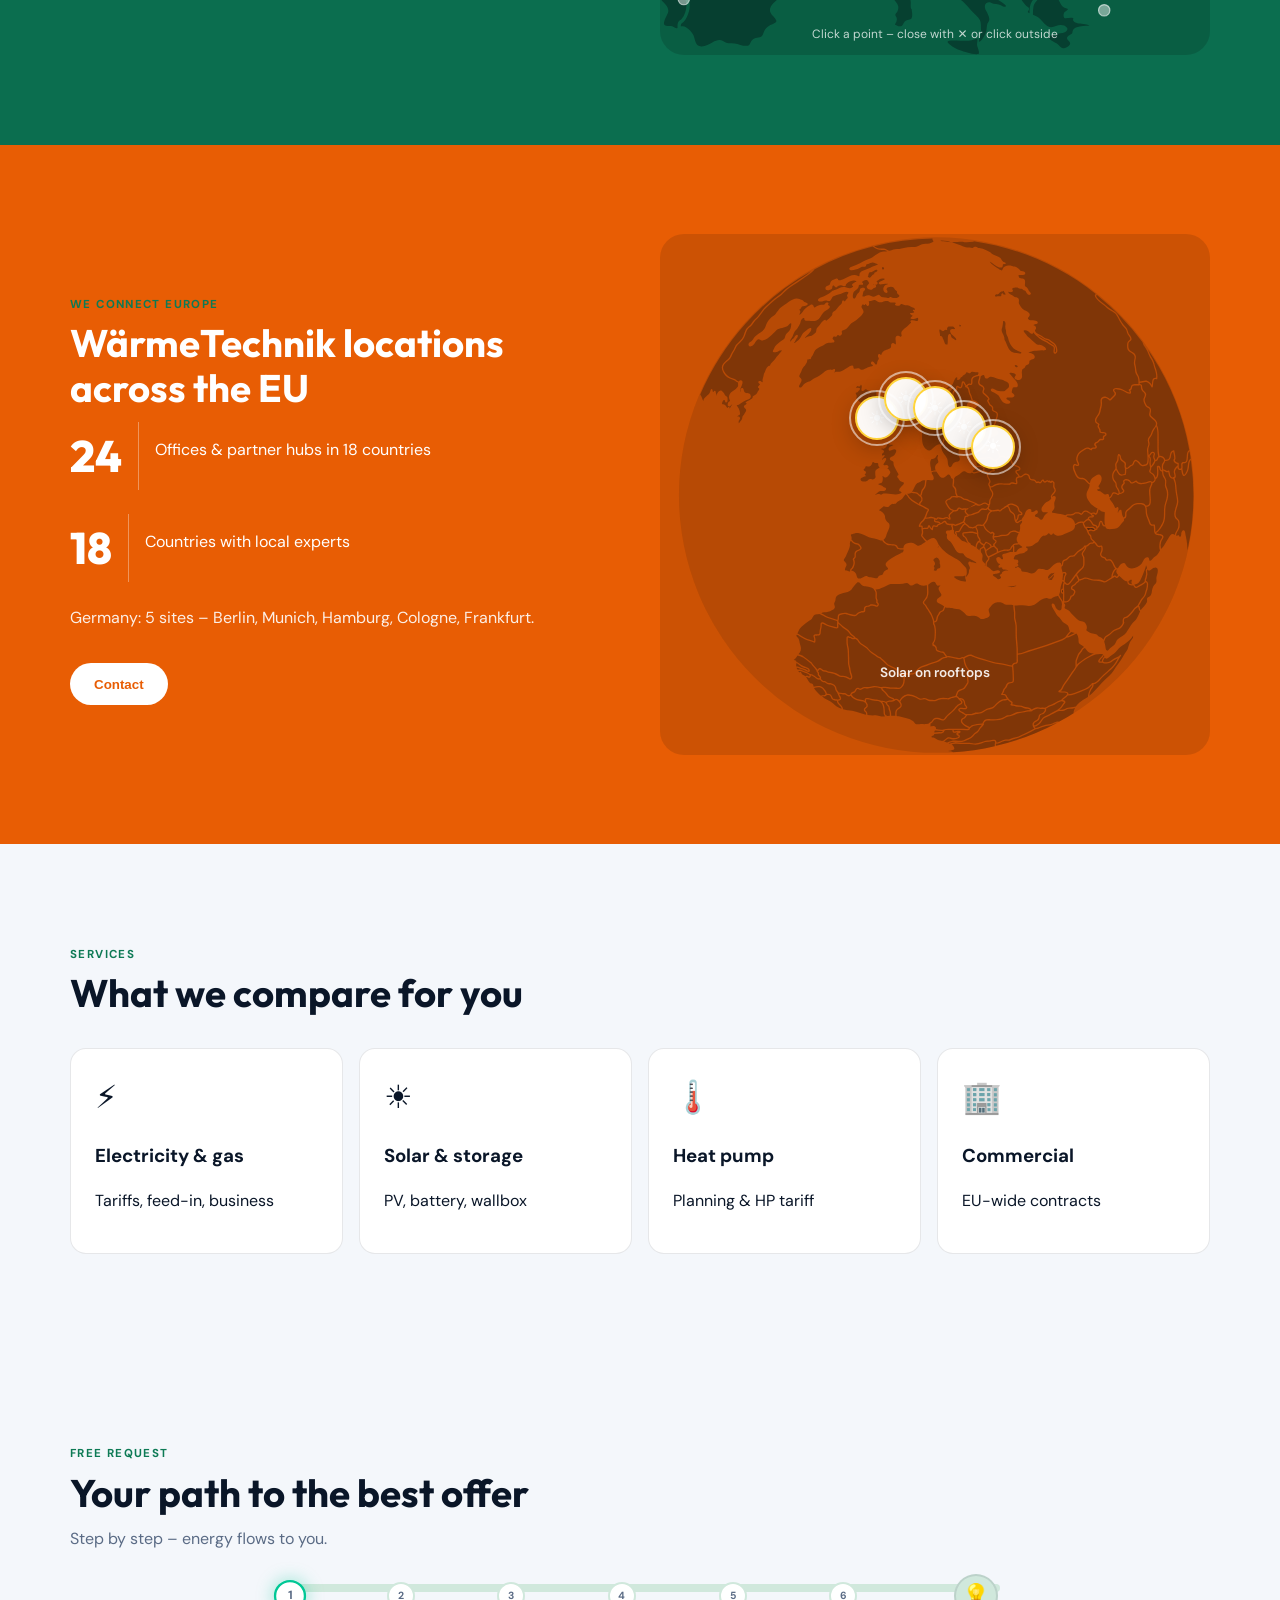
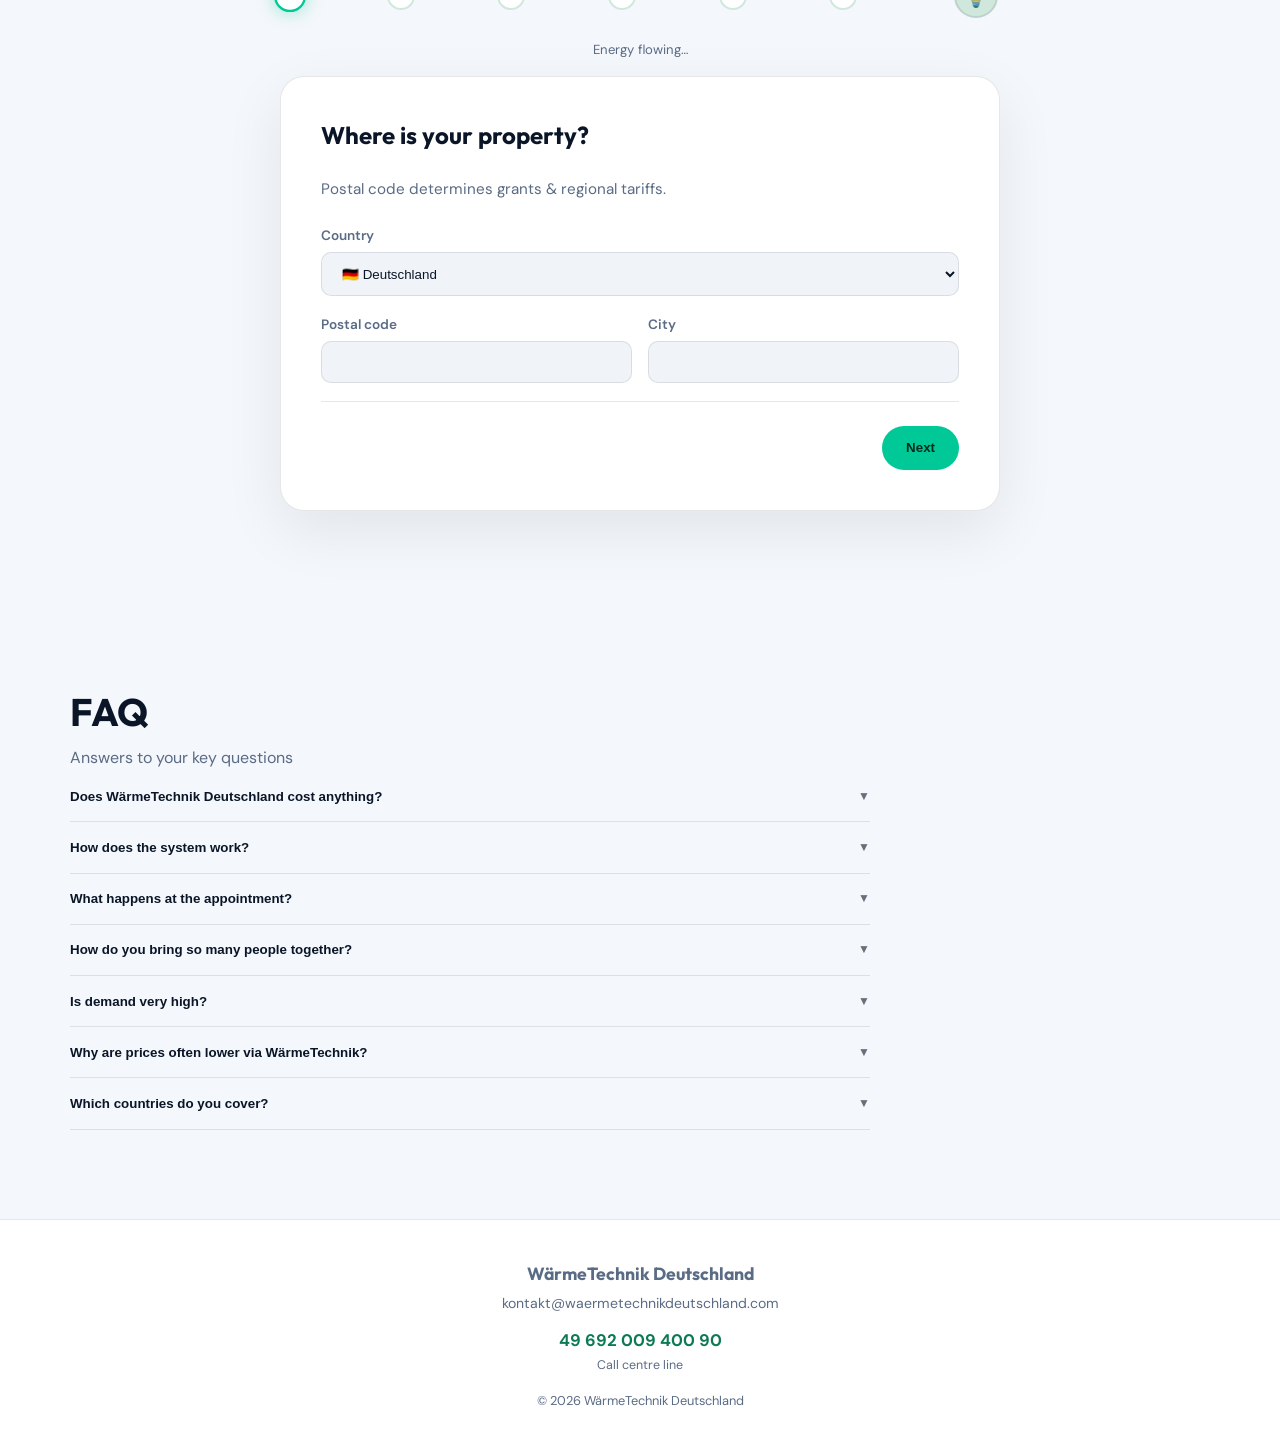
==== commit ff188de8: "Rebrand to WärmeTechnik Deutschland and fix contact domain. Use waermetechnikdeutschland.com for sit" ====
--- a/index.html
+++ b/index.html
@@ -3,8 +3,8 @@
 <head>
   <meta charset="UTF-8" />
   <meta name="viewport" content="width=device-width, initial-scale=1.0" />
-  <meta name="description" content="WaermeTechknik Deutschland – waermetechknik.com" />
-  <title>WaermeTechknik Deutschland | waermetechknik.com</title>
+  <meta name="description" content="WärmeTechnik Deutschland – waermetechnikdeutschland.com" />
+  <title>WärmeTechnik Deutschland | waermetechnikdeutschland.com</title>
   <link rel="preconnect" href="https://fonts.googleapis.com" />
   <link rel="preconnect" href="https://fonts.gstatic.com" crossorigin />
   <link href="https://fonts.googleapis.com/css2?family=DM+Sans:opsz,wght@9..40,400;9..40,600;9..40,700&family=Outfit:wght@600;700;800&display=swap" rel="stylesheet" />
@@ -14,7 +14,7 @@
 
   <header class="topbar">
     <div class="container topbar-inner">
-      <button type="button" class="nav-logo scroll-top" aria-label="WaermeTechknik Deutschland">
+      <button type="button" class="nav-logo scroll-top" aria-label="WärmeTechnik Deutschland">
         <span class="logo-mark" aria-hidden="true">
         <svg class="logo-svg" width="40" height="40" viewBox="0 0 40 40" aria-hidden="true">
           <defs><linearGradient id="logoGrad" x1="0" y1="0" x2="40" y2="40"><stop offset="0%" stop-color="#00e5a8"/><stop offset="100%" stop-color="#0b6e4f"/></linearGradient></defs>
@@ -27,7 +27,7 @@
         </svg>
         </span>
         <span class="logo-wordmark">
-          <span class="logo-line1"><span class="logo-primary">Waerme</span><span class="logo-accent">Techknik</span></span>
+          <span class="logo-line1"><span class="logo-primary">Wärme</span><span class="logo-accent">Technik</span></span>
           <span class="logo-sub">Deutschland</span>
         </span>
       </button>
@@ -86,9 +86,9 @@
           <div class="savings-row savings-row-accent">
             <span class="savings-val savings-val-bundle">−20%</span>
             <div class="savings-track"><span class="savings-fill savings-fill-bundle"></span></div>
-            <span class="savings-label" data-i18n="save_bundle">Mit WaermeTechknik (Bündel)</span>
-          </div>
-          <p class="savings-note" data-i18n="save_note">waermetechknik.com · Bis zu 20&nbsp;% · Service kostenfrei</p>
+            <span class="savings-label" data-i18n="save_bundle">Mit WärmeTechnik (Bündel)</span>
+          </div>
+          <p class="savings-note" data-i18n="save_note">waermetechnikdeutschland.com · Bis zu 20&nbsp;% · Service kostenfrei</p>
         </aside>
       </div>
     </section>
@@ -96,7 +96,7 @@
     <section class="section" id="ablauf">
       <div class="container">
         <p class="section-label" data-i18n="nav_how">Ablauf</p>
-        <h2 class="section-title" data-i18n="how_title">So funktioniert WaermeTechknik</h2>
+        <h2 class="section-title" data-i18n="how_title">So funktioniert WärmeTechnik</h2>
         <p class="section-lead" data-i18n="how_sub">Drei einfache Schritte</p>
         <div class="how-grid">
           <div class="how-card"><div class="num">1</div><h3 data-i18n="how1_t">Daten eingeben</h3><p data-i18n="how1_d">Land, Bedarf & Kontakt.</p></div>
@@ -110,7 +110,7 @@
       <div class="container">
         <p class="section-label" data-i18n="about_label">Über uns</p>
         <h2 class="section-title" data-i18n="about_title">Seit über 15 Jahren Energie europäisch denken</h2>
-        <p class="section-lead" data-i18n="about_lead">WaermeTechknik Deutschland verbindet Verbraucher mit den besten Tarifen – ohne Aufschlag.</p>
+        <p class="section-lead" data-i18n="about_lead">WärmeTechnik Deutschland verbindet Verbraucher mit den besten Tarifen – ohne Aufschlag.</p>
         <div class="about-copy">
           <p data-i18n="about_online"></p>
           <p data-i18n="about_bundle"></p>
@@ -122,7 +122,7 @@
     <section class="band-green section">
       <div class="container band-grid">
         <div>
-          <p class="section-label" data-i18n="green_label">WaermeTechknik Portfolio</p>
+          <p class="section-label" data-i18n="green_label">WärmeTechnik Portfolio</p>
           <h2 class="section-title" style="color:#fff" data-i18n="green_title">Nachhaltige Energie mit messbarer Ersparnis</h2>
           <p class="text-muted section-lead" data-i18n="green_lead">Ohne versteckte Kosten.</p>
           <p style="font-family:var(--font-display);font-size:2.5rem;font-weight:800;margin:1.5rem 0 0">
@@ -149,7 +149,7 @@
       <div class="container band-grid">
         <div>
           <p class="section-label" data-i18n="orange_label">Wir verbinden Europa</p>
-          <h2 class="section-title" style="color:#fff" data-i18n="orange_title">WaermeTechknik-Standorte in der EU</h2>
+          <h2 class="section-title" style="color:#fff" data-i18n="orange_title">WärmeTechnik-Standorte in der EU</h2>
           <div class="office-stat">
             <div class="office-stat-num">24</div>
             <div class="office-stat-divider"></div>
@@ -168,8 +168,8 @@
           <div id="globe-fx" class="globe-fx"></div>
           <p class="globe-phase" id="globe-phase-label"></p>
           <div class="globe-brand" id="globe-brand">
-            <span class="globe-brand-name">WaermeTechknik Deutschland</span>
-            <small>waermetechknik.com</small>
+            <span class="globe-brand-name">WärmeTechnik Deutschland</span>
+            <small>waermetechnikdeutschland.com</small>
           </div>
         </div>
       </div>
@@ -208,7 +208,7 @@
           <p id="bulb-label" style="text-align:center;font-size:0.82rem;color:var(--text-muted);margin:-1rem 0 1rem" data-i18n="bulb_charge">Energie fließt…</p>
 
           <form id="eugreen-form" class="wizard-card" data-wix-form="EuGreenLeads">
-            <input type="hidden" name="brand" value="WaermeTechknik Deutschland" />
+            <input type="hidden" name="brand" value="WärmeTechnik Deutschland" />
             <input type="hidden" id="field-country" name="country" />
 
             <div class="wizard-step active" data-step="0">
@@ -301,15 +301,15 @@
   <footer class="footer">
     <div class="container footer-inner">
       <div class="footer-brand">
-        <strong>WaermeTechknik Deutschland</strong>
-        <p>kontakt@waermetechknik.com</p>
+        <strong>WärmeTechnik Deutschland</strong>
+        <p>kontakt@waermetechnikdeutschland.com</p>
         <p class="footer-phone">
           <span class="footer-phone-num">49 692 009 400 90</span>
           <span class="footer-callcenter" data-i18n="footer_callcenter">Callcenter-Hotline</span>
         </p>
       </div>
     </div>
-    <div class="container footer-copy">© 2026 WaermeTechknik Deutschland</div>
+    <div class="container footer-copy">© 2026 WärmeTechnik Deutschland</div>
   </footer>
 
   <div id="success-modal" class="modal-overlay">
--- a/css/styles.css
+++ b/css/styles.css
@@ -1,4 +1,4 @@
-/* WaermeTechknik Deutschland – waermetechknik.com | Light default + dark + multi-step form */
+/* WärmeTechnik Deutschland – waermetechnikdeutschland.com | Light default + dark + multi-step form */
 :root,
 [data-theme="light"] {
   --bg: #f4f7fb;
